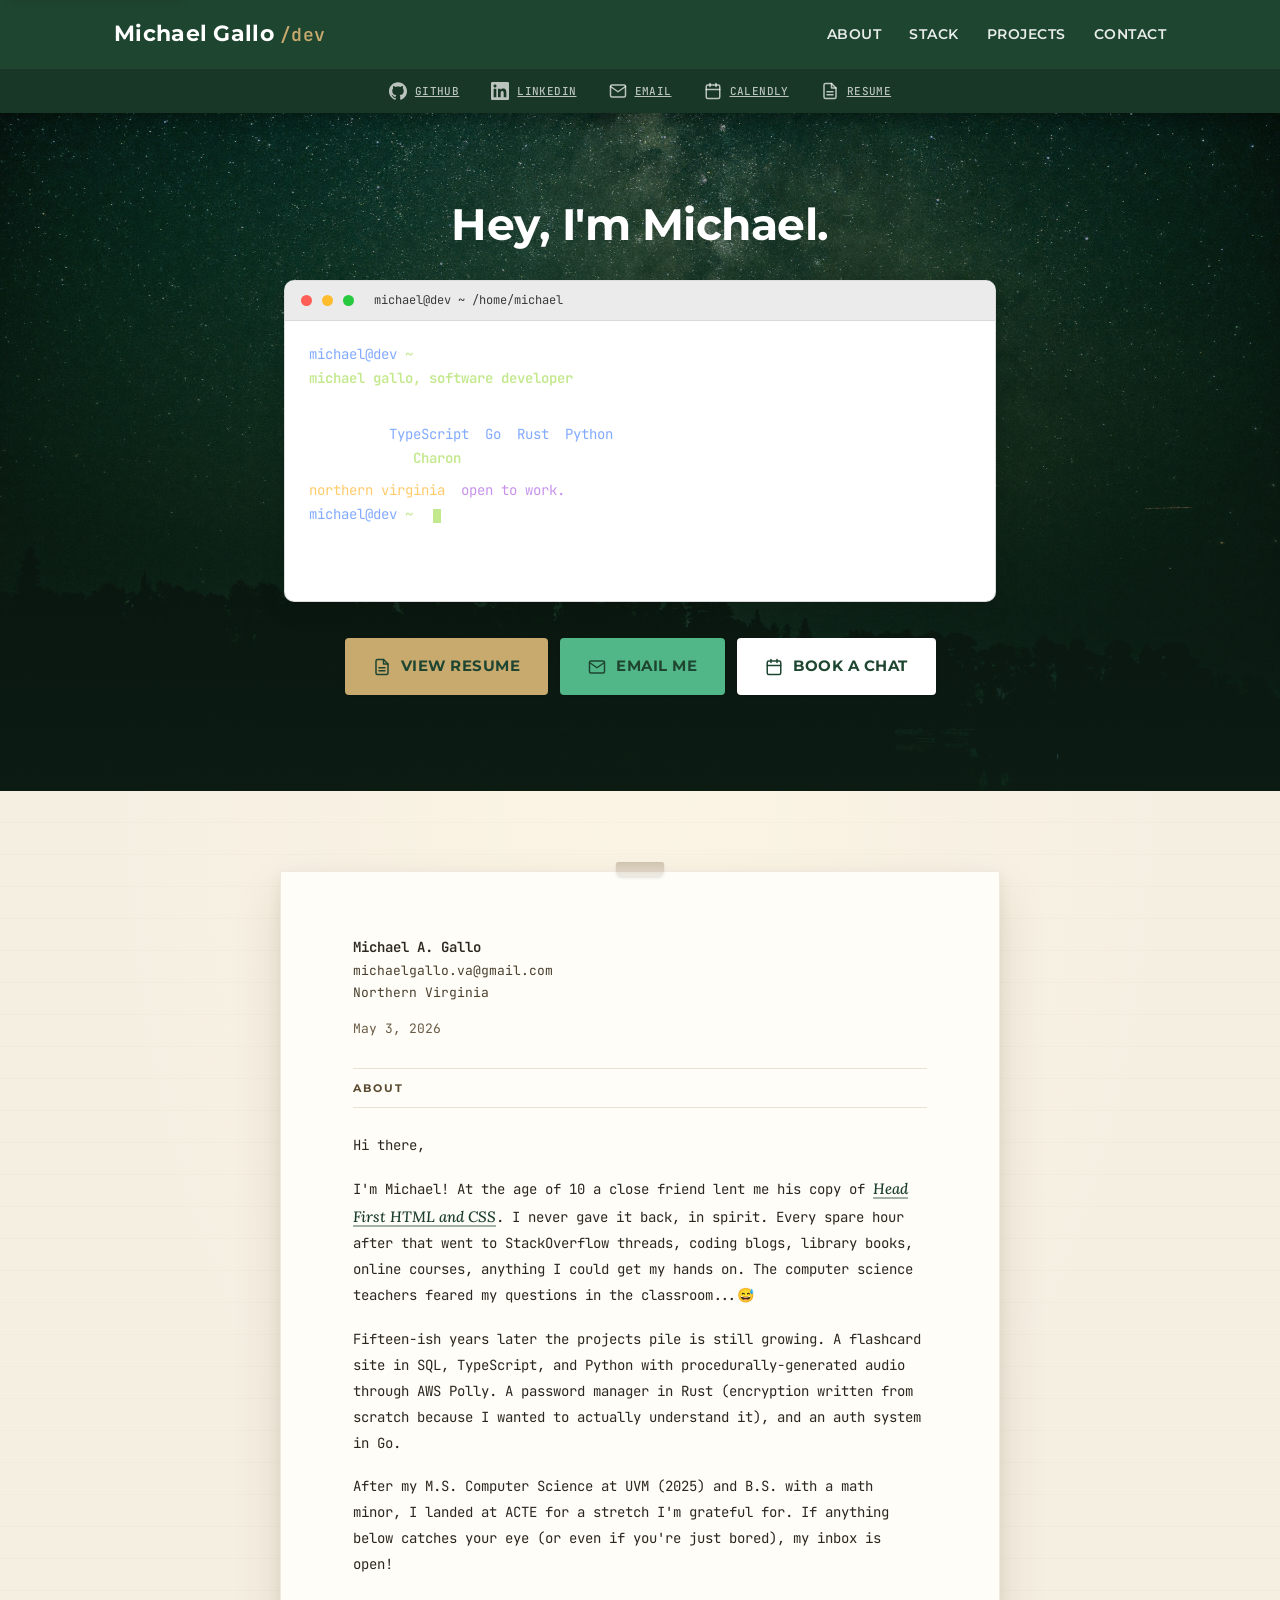
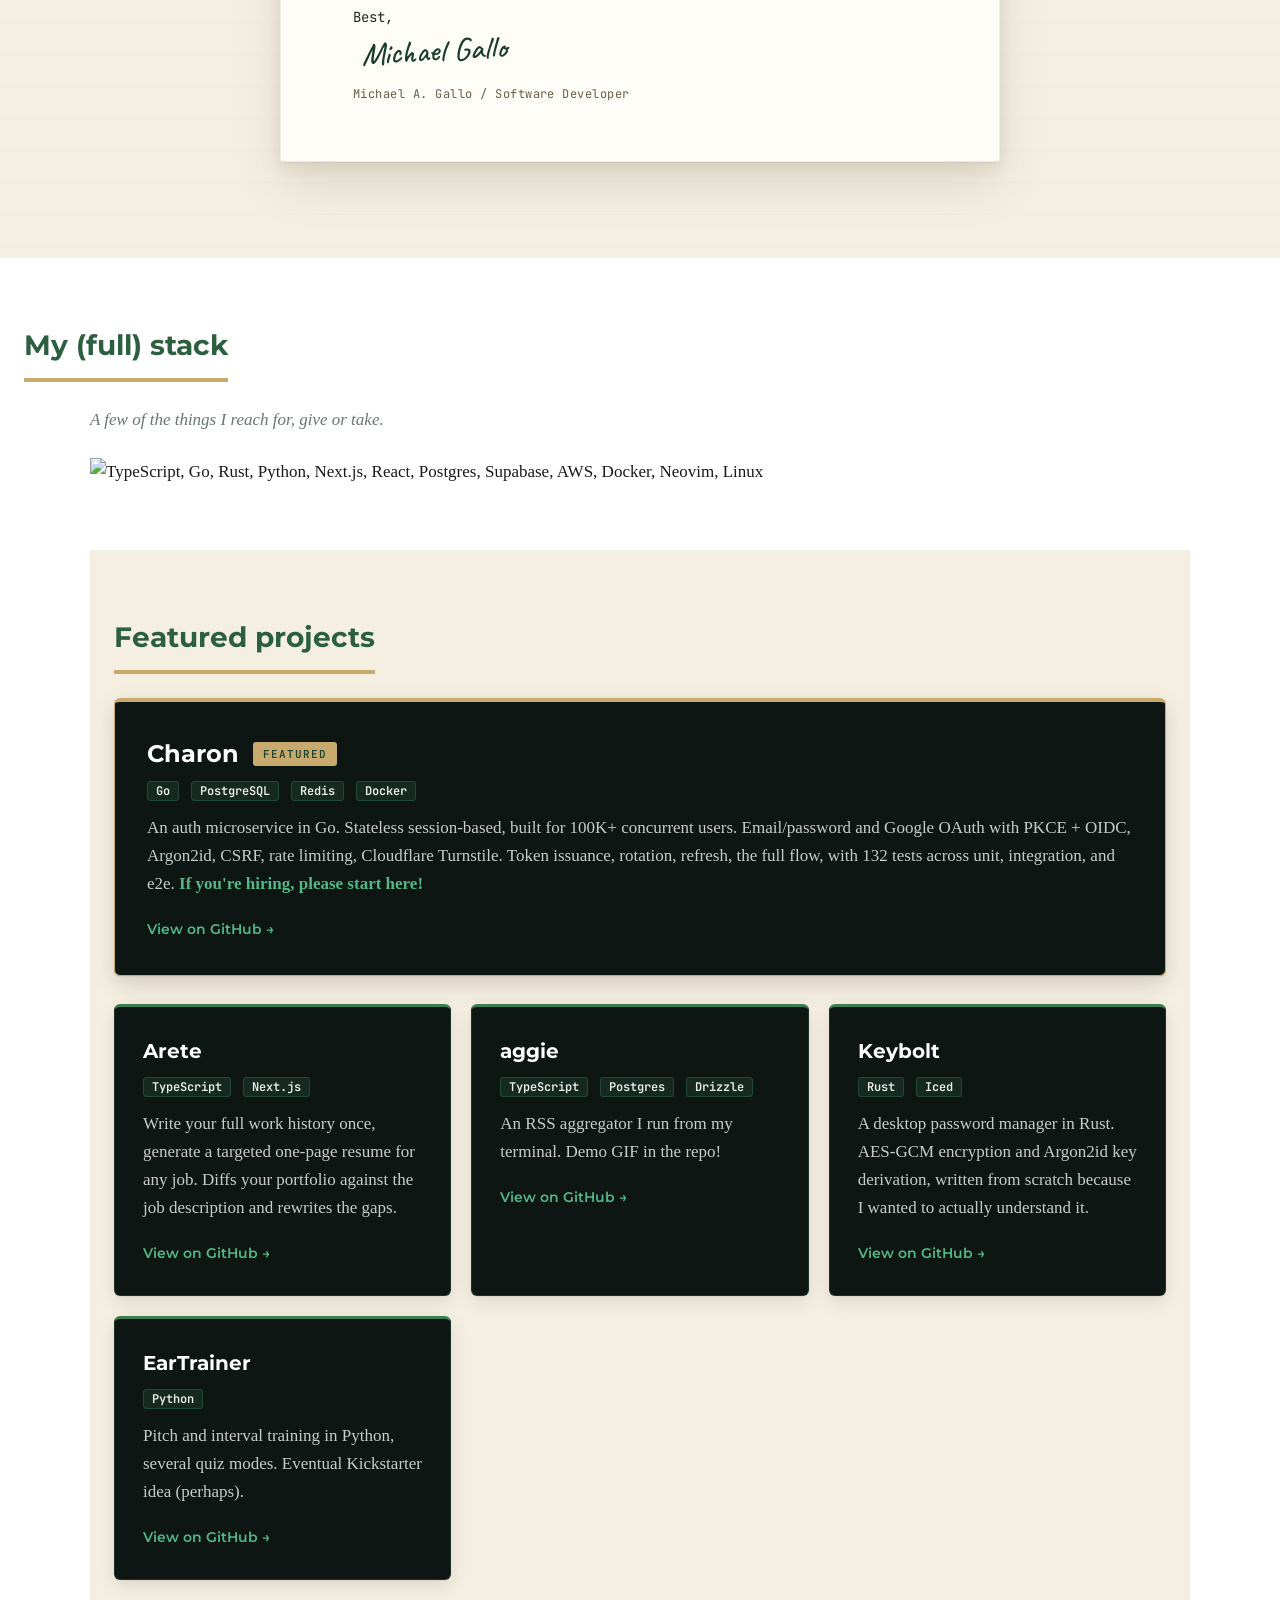
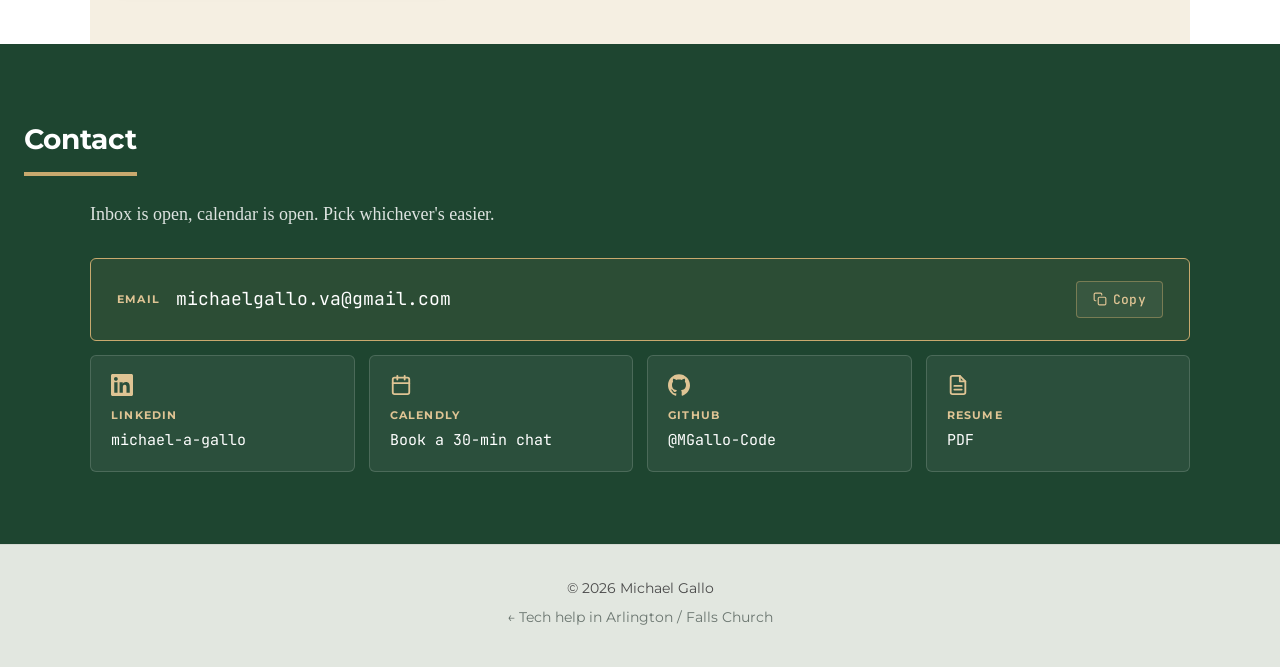
==== dev/index.html @ b04519f0 "Use prefers-color-scheme for terminal light mode" ====
<!DOCTYPE html>
<html lang="en">
<head>
    <meta charset="UTF-8">
    <meta name="viewport" content="width=device-width, initial-scale=1.0">
    <meta name="description" content="Michael Gallo - software developer in Northern Virginia. M.S. in Computer Science. TypeScript, Go, Rust, Python. Open to work.">
    <title>Michael Gallo - Software Developer</title>
    <link rel="canonical" href="https://michaelgit.com/dev/">
    <link rel="preconnect" href="https://fonts.googleapis.com">
    <link rel="preconnect" href="https://fonts.gstatic.com" crossorigin>
    <link href="https://fonts.googleapis.com/css2?family=JetBrains+Mono:wght@400;500;600&family=Montserrat:wght@400;600;700&family=Caveat:wght@500;700&family=Lora:ital,wght@1,400;1,500&display=swap" rel="stylesheet">
    <link rel="stylesheet" href="styles.css">
</head>
<body>
    <a class="skip-link" href="#main">Skip to content</a>

    <header>
        <nav>
            <a href="/dev/" class="nav-brand">Michael Gallo<span class="brand-accent">/dev</span></a>
            <button class="nav-toggle" type="button" aria-expanded="false" aria-controls="nav-menu" aria-label="Toggle menu">
                <span class="nav-toggle-bar"></span>
                <span class="nav-toggle-bar"></span>
                <span class="nav-toggle-bar"></span>
            </button>
            <ul class="nav-links" id="nav-menu">
                <li><a href="#about">About</a></li>
                <li><a href="#stack">Stack</a></li>
                <li><a href="#projects">Projects</a></li>
                <li><a href="#contact">Contact</a></li>
            </ul>
        </nav>
        <div class="quick-access" aria-label="Quick links">
            <a href="https://github.com/MGallo-Code" target="_blank" rel="noopener" class="qa-link" aria-label="GitHub" title="GitHub">
                <svg class="qa-icon qa-brand" viewBox="0 0 24 24" aria-hidden="true"><path d="M12 .297c-6.63 0-12 5.373-12 12 0 5.303 3.438 9.8 8.205 11.385.6.113.82-.258.82-.577 0-.285-.01-1.04-.015-2.04-3.338.724-4.042-1.61-4.042-1.61C4.422 18.07 3.633 17.7 3.633 17.7c-1.087-.744.084-.729.084-.729 1.205.084 1.838 1.236 1.838 1.236 1.07 1.835 2.809 1.305 3.495.998.108-.776.417-1.305.76-1.605-2.665-.3-5.466-1.332-5.466-5.93 0-1.31.465-2.38 1.235-3.22-.135-.303-.54-1.523.105-3.176 0 0 1.005-.322 3.3 1.23.96-.267 1.98-.399 3-.405 1.02.006 2.04.138 3 .405 2.28-1.552 3.285-1.23 3.285-1.23.645 1.653.24 2.873.12 3.176.765.84 1.23 1.91 1.23 3.22 0 4.61-2.805 5.625-5.475 5.92.42.36.81 1.096.81 2.22 0 1.606-.015 2.896-.015 3.286 0 .315.21.69.825.57C20.565 22.092 24 17.592 24 12.297c0-6.627-5.373-12-12-12"/></svg>
                <span class="qa-label">GitHub</span>
            </a>
            <a href="https://linkedin.com/in/michael-a-gallo" target="_blank" rel="noopener" class="qa-link" aria-label="LinkedIn" title="LinkedIn">
                <svg class="qa-icon qa-brand" viewBox="0 0 24 24" aria-hidden="true"><path d="M20.447 20.452h-3.554v-5.569c0-1.328-.027-3.037-1.852-3.037-1.853 0-2.136 1.445-2.136 2.939v5.667H9.351V9h3.414v1.561h.046c.477-.9 1.637-1.85 3.37-1.85 3.601 0 4.267 2.37 4.267 5.455v6.286zM5.337 7.433c-1.144 0-2.063-.926-2.063-2.065 0-1.138.92-2.063 2.063-2.063 1.14 0 2.064.925 2.064 2.063 0 1.139-.925 2.065-2.064 2.065zm1.782 13.019H3.555V9h3.564v11.452zM22.225 0H1.771C.792 0 0 .774 0 1.729v20.542C0 23.227.792 24 1.771 24h20.451C23.2 24 24 23.227 24 22.271V1.729C24 .774 23.2 0 22.222 0h.003z"/></svg>
                <span class="qa-label">LinkedIn</span>
            </a>
            <a href="mailto:michaelgallo.va@gmail.com" class="qa-link" aria-label="Email" title="Email">
                <svg class="qa-icon qa-stroke" viewBox="0 0 24 24" aria-hidden="true"><path d="M4 4h16a2 2 0 0 1 2 2v12a2 2 0 0 1-2 2H4a2 2 0 0 1-2-2V6a2 2 0 0 1 2-2z"/><polyline points="22,6 12,13 2,6"/></svg>
                <span class="qa-label">Email</span>
            </a>
            <a href="https://calendly.com/michaelgallo/30min" target="_blank" rel="noopener" class="qa-link" aria-label="Book a chat on Calendly" title="Book a chat">
                <svg class="qa-icon qa-stroke" viewBox="0 0 24 24" aria-hidden="true"><rect x="3" y="4" width="18" height="18" rx="2" ry="2"/><line x1="16" y1="2" x2="16" y2="6"/><line x1="8" y1="2" x2="8" y2="6"/><line x1="3" y1="10" x2="21" y2="10"/></svg>
                <span class="qa-label">Calendly</span>
            </a>
            <a href="resume.pdf" target="_blank" rel="noopener" class="qa-link" aria-label="Resume PDF" title="Resume">
                <svg class="qa-icon qa-stroke" viewBox="0 0 24 24" aria-hidden="true"><path d="M14 2H6a2 2 0 0 0-2 2v16a2 2 0 0 0 2 2h12a2 2 0 0 0 2-2V8z"/><polyline points="14 2 14 8 20 8"/><line x1="16" y1="13" x2="8" y2="13"/><line x1="16" y1="17" x2="8" y2="17"/></svg>
                <span class="qa-label">Resume</span>
            </a>
        </div>
    </header>

    <main id="main">
        <section class="hero">
            <div class="hero-content">
                <h1>Hey, I'm Michael.</h1>

                <div class="term-card" aria-label="Animated terminal showing about info">
                    <div class="term-titlebar">
                        <span class="term-dot"></span><span class="term-dot"></span><span class="term-dot"></span>
                        <span class="term-title">michael@dev ~ /home/michael</span>
                    </div>
                    <div class="term-body">
                        <span class="term-line tw-prompt-1">
                            <span class="term-prompt-user">michael@dev</span><span class="term-prompt-host">:</span><span class="term-prompt-path">~</span><span class="term-prompt-host">$</span>
                            <span class="tw-cmd-wrap"><span class="tw-cmd">cat ./about.txt</span></span>
                        </span>

                        <span class="tw-out tw-out-1"><span class="tw-strong">michael gallo, software developer</span></span>
                        <span class="tw-out tw-out-2"><span class="tw-sub">M.S. CS, UVM (3.94 GPA, 2025)</span></span>
                        <span class="tw-out tw-out-3"></span>
                        <span class="tw-out tw-out-4">builds in <span class="tw-stack-key">TypeScript</span>, <span class="tw-stack-key">Go</span>, <span class="tw-stack-key">Rust</span>, <span class="tw-stack-key">Python</span></span>
                        <span class="tw-out tw-out-5">most recent: <span class="tw-strong">Charon</span>, auth microservice in Go (132 tests)</span>
                        <span class="tw-out tw-out-6"></span>
                        <span class="tw-out tw-out-7"><span class="tw-loc">northern virginia</span>. <span class="tw-status">open to work.</span></span>

                        <span class="term-line tw-prompt-2">
                            <span class="term-prompt-user">michael@dev</span><span class="term-prompt-host">:</span><span class="term-prompt-path">~</span><span class="term-prompt-host">$</span>
                            <span class="tw-cursor"></span>
                        </span>
                    </div>
                </div>

                <div class="cta-row">
                    <a href="resume.pdf" target="_blank" rel="noopener" class="cta-button cta-resume">
                        <svg class="cta-icon" width="18" height="18" viewBox="0 0 24 24" fill="none" stroke="currentColor" stroke-width="2" stroke-linecap="round" stroke-linejoin="round" aria-hidden="true"><path d="M14 2H6a2 2 0 0 0-2 2v16a2 2 0 0 0 2 2h12a2 2 0 0 0 2-2V8z"/><polyline points="14 2 14 8 20 8"/><line x1="16" y1="13" x2="8" y2="13"/><line x1="16" y1="17" x2="8" y2="17"/></svg>
                        <span>View resume</span>
                    </a>
                    <a href="mailto:michaelgallo.va@gmail.com" class="cta-button cta-email">
                        <svg class="cta-icon" width="18" height="18" viewBox="0 0 24 24" fill="none" stroke="currentColor" stroke-width="2" stroke-linecap="round" stroke-linejoin="round" aria-hidden="true"><path d="M4 4h16a2 2 0 0 1 2 2v12a2 2 0 0 1-2 2H4a2 2 0 0 1-2-2V6a2 2 0 0 1 2-2z"/><polyline points="22,6 12,13 2,6"/></svg>
                        <span>Email me</span>
                    </a>
                    <a href="https://calendly.com/michaelgallo/30min" target="_blank" rel="noopener" class="cta-button cta-chat">
                        <svg class="cta-icon" width="18" height="18" viewBox="0 0 24 24" fill="none" stroke="currentColor" stroke-width="2" stroke-linecap="round" stroke-linejoin="round" aria-hidden="true"><rect x="3" y="4" width="18" height="18" rx="2" ry="2"/><line x1="16" y1="2" x2="16" y2="6"/><line x1="8" y1="2" x2="8" y2="6"/><line x1="3" y1="10" x2="21" y2="10"/></svg>
                        <span>Book a chat</span>
                    </a>
                </div>
            </div>
        </section>

        <section id="about" class="about">
            <h2 class="sr-only">About</h2>
            <article class="letter-card" aria-label="A short letter introduction">
                <div class="letter-head">
                    <div class="head-name">Michael A. Gallo</div>
                    <div>michaelgallo.va@gmail.com</div>
                    <div>Northern Virginia</div>
                    <div class="head-date">May 3, 2026</div>
                </div>

                <div class="letter-subject">About</div>

                <div class="letter-salutation">Hi there,</div>

                <div class="letter-body">
                    <p>I'm Michael! At the age of 10 a close friend lent me his copy of <a href="https://www.betterworldbooks.com/product/detail/head-first-html-and-css-a-learners-guide-to-creating-standards-based-web-pages-9780596159900" target="_blank" rel="noopener"><em>Head First HTML and CSS</em></a>. I never gave it back, in spirit. Every spare hour after that went to StackOverflow threads, coding blogs, library books, online courses, anything I could get my hands on. The computer science teachers feared my questions in the classroom...😅</p>
                    <p>Fifteen-ish years later the projects pile is still growing. A flashcard site in SQL, TypeScript, and Python with procedurally-generated audio through AWS Polly. A password manager in Rust (encryption written from scratch because I wanted to actually understand it), and an auth system in Go.</p>
                    <p>After my M.S. Computer Science at UVM (2025) and B.S. with a math minor, I landed at ACTE for a stretch I'm grateful for. If anything below catches your eye (or even if you're just bored), my inbox is open!</p>
                </div>

                <div class="letter-signoff">Best,</div>
                <div class="letter-signature">Michael Gallo</div>
                <div class="letter-printed-name">Michael A. Gallo / Software Developer</div>
            </article>
        </section>

        <section id="stack" class="stack">
            <h2>My (full) stack</h2>
            <p class="stack-lead">A few of the things I reach for, give or take.</p>
            <div class="stack-icons">
                <img src="https://skillicons.dev/icons?i=ts,go,rust,py,nextjs,react,postgres,supabase,aws,docker,neovim,linux&perline=12" alt="TypeScript, Go, Rust, Python, Next.js, React, Postgres, Supabase, AWS, Docker, Neovim, Linux" loading="lazy" />
            </div>
        </section>

        <section id="projects" class="projects">
            <h2>Featured projects</h2>

            <article class="project-card project-featured">
                <div class="project-head">
                    <h3>Charon</h3>
                    <span class="project-tag">Featured</span>
                </div>
                <p class="project-tech"><code>Go</code> <code>PostgreSQL</code> <code>Redis</code> <code>Docker</code></p>
                <p>An auth microservice in Go. Stateless session-based, built for 100K+ concurrent users. Email/password and Google OAuth with PKCE + OIDC, Argon2id, CSRF, rate limiting, Cloudflare Turnstile. Token issuance, rotation, refresh, the full flow, with 132 tests across unit, integration, and e2e. <strong>If you're hiring, please start here!</strong></p>
                <div class="project-links">
                    <a href="https://github.com/MGallo-Code/Charon" target="_blank" rel="noopener" class="project-link">View on GitHub →</a>
                </div>
            </article>

            <div class="projects-grid">
                <article class="project-card">
                    <h3>Arete</h3>
                    <p class="project-tech"><code>TypeScript</code> <code>Next.js</code></p>
                    <p>Write your full work history once, generate a targeted one-page resume for any job. Diffs your portfolio against the job description and rewrites the gaps.</p>
                    <a href="https://github.com/MGallo-Code/arete" target="_blank" rel="noopener" class="project-link">View on GitHub →</a>
                </article>

                <article class="project-card">
                    <h3>aggie</h3>
                    <p class="project-tech"><code>TypeScript</code> <code>Postgres</code> <code>Drizzle</code></p>
                    <p>An RSS aggregator I run from my terminal. Demo GIF in the repo!</p>
                    <a href="https://github.com/MGallo-Code/aggie" target="_blank" rel="noopener" class="project-link">View on GitHub →</a>
                </article>

                <article class="project-card">
                    <h3>Keybolt</h3>
                    <p class="project-tech"><code>Rust</code> <code>Iced</code></p>
                    <p>A desktop password manager in Rust. AES-GCM encryption and Argon2id key derivation, written from scratch because I wanted to actually understand it.</p>
                    <a href="https://github.com/MGallo-Code/keybolt" target="_blank" rel="noopener" class="project-link">View on GitHub →</a>
                </article>

                <article class="project-card">
                    <h3>EarTrainer</h3>
                    <p class="project-tech"><code>Python</code></p>
                    <p>Pitch and interval training in Python, several quiz modes. Eventual Kickstarter idea (perhaps).</p>
                    <a href="https://github.com/MGallo-Code/EarTrainer" target="_blank" rel="noopener" class="project-link">View on GitHub →</a>
                </article>
            </div>
        </section>

        <section id="contact" class="contact">
            <h2>Contact</h2>
            <p>Inbox is open, calendar is open. Pick whichever's easier.</p>

            <div class="contact-featured">
                <span class="contact-label">Email</span>
                <a href="mailto:michaelgallo.va@gmail.com" class="contact-email-value">michaelgallo.va@gmail.com</a>
                <button class="copy-btn" data-copy="michaelgallo.va@gmail.com" type="button" aria-label="Copy email address to clipboard">
                    <svg width="14" height="14" viewBox="0 0 24 24" fill="none" stroke="currentColor" stroke-width="2" stroke-linecap="round" stroke-linejoin="round" aria-hidden="true"><rect x="9" y="9" width="13" height="13" rx="2" ry="2"/><path d="M5 15H4a2 2 0 0 1-2-2V4a2 2 0 0 1 2-2h9a2 2 0 0 1 2 2v1"/></svg>
                    <span class="copy-text">Copy</span>
                </button>
            </div>

            <div class="contact-grid">
                <a href="https://linkedin.com/in/michael-a-gallo" target="_blank" rel="noopener" class="contact-card">
                    <svg class="contact-icon qa-brand" viewBox="0 0 24 24" aria-hidden="true"><path d="M20.447 20.452h-3.554v-5.569c0-1.328-.027-3.037-1.852-3.037-1.853 0-2.136 1.445-2.136 2.939v5.667H9.351V9h3.414v1.561h.046c.477-.9 1.637-1.85 3.37-1.85 3.601 0 4.267 2.37 4.267 5.455v6.286zM5.337 7.433c-1.144 0-2.063-.926-2.063-2.065 0-1.138.92-2.063 2.063-2.063 1.14 0 2.064.925 2.064 2.063 0 1.139-.925 2.065-2.064 2.065zm1.782 13.019H3.555V9h3.564v11.452zM22.225 0H1.771C.792 0 0 .774 0 1.729v20.542C0 23.227.792 24 1.771 24h20.451C23.2 24 24 23.227 24 22.271V1.729C24 .774 23.2 0 22.222 0h.003z"/></svg>
                    <span class="contact-label">LinkedIn</span>
                    <span class="contact-value">michael-a-gallo</span>
                </a>
                <a href="https://calendly.com/michaelgallo/30min" target="_blank" rel="noopener" class="contact-card">
                    <svg class="contact-icon qa-stroke" viewBox="0 0 24 24" aria-hidden="true"><rect x="3" y="4" width="18" height="18" rx="2" ry="2"/><line x1="16" y1="2" x2="16" y2="6"/><line x1="8" y1="2" x2="8" y2="6"/><line x1="3" y1="10" x2="21" y2="10"/></svg>
                    <span class="contact-label">Calendly</span>
                    <span class="contact-value">Book a 30-min chat</span>
                </a>
                <a href="https://github.com/MGallo-Code" target="_blank" rel="noopener" class="contact-card">
                    <svg class="contact-icon qa-brand" viewBox="0 0 24 24" aria-hidden="true"><path d="M12 .297c-6.63 0-12 5.373-12 12 0 5.303 3.438 9.8 8.205 11.385.6.113.82-.258.82-.577 0-.285-.01-1.04-.015-2.04-3.338.724-4.042-1.61-4.042-1.61C4.422 18.07 3.633 17.7 3.633 17.7c-1.087-.744.084-.729.084-.729 1.205.084 1.838 1.236 1.838 1.236 1.07 1.835 2.809 1.305 3.495.998.108-.776.417-1.305.76-1.605-2.665-.3-5.466-1.332-5.466-5.93 0-1.31.465-2.38 1.235-3.22-.135-.303-.54-1.523.105-3.176 0 0 1.005-.322 3.3 1.23.96-.267 1.98-.399 3-.405 1.02.006 2.04.138 3 .405 2.28-1.552 3.285-1.23 3.285-1.23.645 1.653.24 2.873.12 3.176.765.84 1.23 1.91 1.23 3.22 0 4.61-2.805 5.625-5.475 5.92.42.36.81 1.096.81 2.22 0 1.606-.015 2.896-.015 3.286 0 .315.21.69.825.57C20.565 22.092 24 17.592 24 12.297c0-6.627-5.373-12-12-12"/></svg>
                    <span class="contact-label">GitHub</span>
                    <span class="contact-value">@MGallo-Code</span>
                </a>
                <a href="resume.pdf" target="_blank" rel="noopener" class="contact-card">
                    <svg class="contact-icon qa-stroke" viewBox="0 0 24 24" aria-hidden="true"><path d="M14 2H6a2 2 0 0 0-2 2v16a2 2 0 0 0 2 2h12a2 2 0 0 0 2-2V8z"/><polyline points="14 2 14 8 20 8"/><line x1="16" y1="13" x2="8" y2="13"/><line x1="16" y1="17" x2="8" y2="17"/></svg>
                    <span class="contact-label">Resume</span>
                    <span class="contact-value">PDF</span>
                </a>
            </div>
        </section>
    </main>

    <footer>
        <p>&copy; 2026 Michael Gallo</p>
        <p class="footer-secondary"><a href="/">← Tech help in Arlington / Falls Church</a></p>
    </footer>

    <script>
    document.querySelectorAll('.copy-btn').forEach(btn => {
        btn.addEventListener('click', async () => {
            const text = btn.dataset.copy;
            const label = btn.querySelector('.copy-text');
            const original = label.textContent;
            try {
                await navigator.clipboard.writeText(text);
                label.textContent = 'Copied!';
                btn.classList.add('copied');
            } catch (err) {
                label.textContent = 'Press Cmd+C';
            }
            setTimeout(() => {
                label.textContent = original;
                btn.classList.remove('copied');
            }, 1600);
        });
    });

    (function() {
        const toggle = document.querySelector('.nav-toggle');
        const menu = document.getElementById('nav-menu');
        if (!toggle || !menu) return;

        const setOpen = (open) => {
            toggle.setAttribute('aria-expanded', String(open));
            menu.classList.toggle('is-open', open);
        };

        toggle.addEventListener('click', () => {
            const open = toggle.getAttribute('aria-expanded') === 'true';
            setOpen(!open);
        });

        menu.querySelectorAll('a').forEach(link => {
            link.addEventListener('click', () => setOpen(false));
        });

        document.addEventListener('click', (e) => {
            if (!toggle.contains(e.target) && !menu.contains(e.target)) {
                setOpen(false);
            }
        });
    })();
    </script>
</body>
</html>
---- dev/styles.css ----
/* Reset */
*, *::before, *::after {
    margin: 0;
    padding: 0;
    box-sizing: border-box;
}

:root {
    --color-bg: #ffffff;
    --color-bg-alt: #f4f6f3;
    --color-text: #1a1a1a;
    --color-text-light: #4a4a4a;
    --color-text-muted: #6b7670;
    --color-primary: #2c5f3f;
    --color-primary-light: #3a7d52;
    --color-primary-dark: #1e4530;
    --color-primary-glow: #52B788;
    --color-accent: #c8a96e;
    --color-accent-light: #dfc494;
    --color-card-bg: #e2e7e0;
    --color-border: #d4d9d2;
    --color-code-bg: #1e2b22;
    --font-body: 'Georgia', 'Times New Roman', serif;
    --font-heading: 'Montserrat', 'Helvetica Neue', Arial, sans-serif;
    --font-mono: 'JetBrains Mono', 'SF Mono', Consolas, monospace;
}

html {
    scroll-behavior: smooth;
}

body {
    font-family: var(--font-body);
    font-size: 17px;
    line-height: 1.65;
    color: var(--color-text);
    background-color: var(--color-bg);
}

a {
    color: var(--color-primary);
}

a:hover {
    color: var(--color-primary-light);
}

#projects, #stack, #about, #contact {
    scroll-margin-top: 72px;
}

.skip-link {
    position: absolute;
    top: -48px;
    left: 12px;
    background: var(--color-accent);
    color: var(--color-primary-dark);
    padding: 10px 18px;
    z-index: 200;
    text-decoration: none;
    font-family: var(--font-heading);
    font-weight: 700;
    font-size: 13px;
    letter-spacing: 0.4px;
    text-transform: uppercase;
    border-radius: 0 0 4px 4px;
    box-shadow: 0 4px 12px rgba(0, 0, 0, 0.25);
    transition: top 0.15s ease;
}

.skip-link:focus {
    top: 0;
    outline: 2px solid var(--color-primary-dark);
    outline-offset: 2px;
}

/* Global focus indicator */
*:focus-visible {
    outline: 2px solid var(--color-accent-light);
    outline-offset: 2px;
    border-radius: 2px;
}

/* Nav */
header {
    background-color: var(--color-primary-dark);
    position: sticky;
    top: 0;
    z-index: 100;
    box-shadow: 0 4px 16px rgba(0, 0, 0, 0.3);
}

nav {
    max-width: 1100px;
    margin: 0 auto;
    display: flex;
    justify-content: space-between;
    align-items: center;
    padding: 16px 24px;
}

.nav-brand {
    font-family: var(--font-heading);
    font-size: 22px;
    font-weight: 700;
    color: #ffffff;
    letter-spacing: 0.3px;
    text-decoration: none;
}

.brand-accent {
    color: var(--color-accent);
    font-family: var(--font-mono);
    font-weight: 600;
    margin-left: 6px;
    font-size: 18px;
}

.nav-links {
    list-style: none;
    display: flex;
    gap: 28px;
}

.nav-links a {
    color: rgba(255, 255, 255, 0.9);
    text-decoration: none;
    font-family: var(--font-heading);
    font-size: 14px;
    font-weight: 600;
    letter-spacing: 0.5px;
    text-transform: uppercase;
    transition: color 0.2s;
}

.nav-links a:hover,
.nav-links a:focus-visible {
    color: var(--color-accent-light);
}

/* Mobile menu toggle (hidden on desktop) */
.nav-toggle {
    display: none;
    background: transparent;
    border: 0;
    padding: 10px;
    margin-left: 16px;
    cursor: pointer;
    flex-direction: column;
    gap: 5px;
    align-items: center;
    justify-content: center;
}

.nav-toggle:focus-visible {
    outline: 2px solid var(--color-accent-light);
    outline-offset: 2px;
    border-radius: 3px;
}

.nav-toggle-bar {
    display: block;
    width: 22px;
    height: 2px;
    background: #ffffff;
    border-radius: 1px;
    transition: transform 0.2s, opacity 0.2s;
    transform-origin: center;
}

.nav-toggle[aria-expanded="true"] .nav-toggle-bar:nth-child(1) {
    transform: translateY(7px) rotate(45deg);
}
.nav-toggle[aria-expanded="true"] .nav-toggle-bar:nth-child(2) {
    opacity: 0;
}
.nav-toggle[aria-expanded="true"] .nav-toggle-bar:nth-child(3) {
    transform: translateY(-7px) rotate(-45deg);
}

/* Quick-access strip below nav */
.quick-access {
    background-color: rgba(0, 0, 0, 0.2);
    border-top: 1px solid rgba(255, 255, 255, 0.06);
    display: flex;
    justify-content: center;
    gap: 28px;
    padding: 9px 24px;
}

.qa-link {
    color: rgba(255, 255, 255, 0.7);
    display: inline-flex;
    align-items: center;
    justify-content: center;
    padding: 4px;
    border-radius: 3px;
    transition: color 0.15s, transform 0.15s;
}

.qa-link:hover,
.qa-link:focus-visible {
    color: var(--color-accent-light);
    transform: translateY(-1px);
}

.qa-icon {
    width: 18px;
    height: 18px;
    display: block;
    flex-shrink: 0;
}

.qa-label {
    display: none;
    margin-left: 8px;
    font-family: var(--font-mono);
    font-size: 11px;
    font-weight: 500;
    letter-spacing: 0.4px;
    text-transform: uppercase;
    color: inherit;
    white-space: nowrap;
}

@media (min-width: 900px) {
    .qa-label {
        display: inline;
    }
    .quick-access {
        gap: 24px;
    }
}

.qa-brand {
    fill: currentColor;
}

.qa-stroke {
    fill: none;
    stroke: currentColor;
    stroke-width: 2;
    stroke-linecap: round;
    stroke-linejoin: round;
}

@media (max-width: 480px) {
    .quick-access {
        gap: 18px;
        padding: 8px 16px;
    }
    .qa-icon {
        width: 16px;
        height: 16px;
    }
}

/* Headings */
h1, h2, h3 {
    font-family: var(--font-heading);
}

h1 {
    font-size: 44px;
    line-height: 1.05;
    margin-bottom: 32px;
    color: #ffffff;
    font-weight: 700;
    letter-spacing: -0.5px;
}

h2 {
    font-size: 28px;
    margin-bottom: 24px;
    padding-bottom: 10px;
    border-bottom: 4px solid var(--color-accent);
    color: var(--color-primary);
    display: inline-block;
}

h3 {
    font-size: 20px;
    margin-bottom: 8px;
    color: var(--color-primary);
}

/* Sections */
section {
    max-width: 1100px;
    margin: 0 auto;
    padding: 64px 24px;
}

/* Screen-reader only utility */
.sr-only {
    position: absolute;
    width: 1px;
    height: 1px;
    padding: 0;
    margin: -1px;
    overflow: hidden;
    clip: rect(0, 0, 0, 0);
    white-space: nowrap;
    border: 0;
}

/* Hero */
.hero {
    max-width: none;
    padding: 0;
    background:
        linear-gradient(
            180deg,
            rgba(13, 31, 21, 0.35) 0%,
            rgba(13, 31, 21, 0.65) 55%,
            rgba(13, 31, 21, 0.88) 100%
        ),
        url('hero-stars.jpg') center top / cover no-repeat,
        var(--color-primary-dark);
    color: #ffffff;
    position: relative;
    overflow: hidden;
}

.hero-content {
    position: relative;
    z-index: 1;
    max-width: 760px;
    margin: 0 auto;
    padding: 88px 24px 96px;
    text-align: center;
}

.hero .cta-row {
    justify-content: center;
}

/* Animated terminal hero (v10) */
.term-card {
    background: #0d1612;
    border: 1px solid rgba(82, 183, 136, 0.3);
    border-radius: 10px;
    font-family: var(--font-mono);
    font-size: 14px;
    box-shadow: 0 16px 50px rgba(0, 0, 0, 0.4);
    overflow: hidden;
    text-align: left;
    margin: 0 auto 36px;
    max-width: 720px;
}

.term-titlebar {
    background: rgba(0, 0, 0, 0.45);
    padding: 10px 16px;
    border-bottom: 1px solid rgba(255, 255, 255, 0.06);
    color: rgba(255, 255, 255, 0.6);
    font-size: 12px;
    display: flex;
    align-items: center;
    gap: 10px;
}

.term-dot {
    width: 11px;
    height: 11px;
    border-radius: 50%;
    display: inline-block;
}

.term-dot:nth-child(1) { background: #ff5f56; }
.term-dot:nth-child(2) { background: #ffbd2e; }
.term-dot:nth-child(3) { background: #27c93f; }

.term-title {
    margin-left: 10px;
    color: rgba(195, 232, 141, 0.85);
}

/* Light mode terminal — follows OS preference (prefers-color-scheme: light) */
@media (prefers-color-scheme: light) {
    .term-card {
        background: #ffffff;
        border-color: rgba(0, 0, 0, 0.14);
        box-shadow:
            0 1px 1px rgba(0, 0, 0, 0.04),
            0 8px 24px rgba(0, 0, 0, 0.12);
    }

    .term-titlebar {
        background: #ebebeb;
        border-bottom-color: rgba(0, 0, 0, 0.08);
        color: rgba(0, 0, 0, 0.55);
    }

    .term-title {
        color: #3a3a3a;
    }

    .term-body {
        color: rgba(20, 20, 20, 0.85);
    }

    .term-prompt-user { color: #2154a0; }
    .term-prompt-host { color: rgba(40, 40, 40, 0.55); }
    .term-prompt-path { color: #2c5f3f; }

    .tw-cmd {
        color: #1a1a17;
        border-right-color: #2c5f3f;
    }

    .tw-strong { color: #2c5f3f; }
    .tw-sub { color: rgba(40, 40, 40, 0.72); }
    .tw-stack-key { color: #2154a0; }
    .tw-loc { color: #b87a14; }
    .tw-status { color: #7a3aa0; }

    .tw-cursor {
        background: #2c5f3f;
    }
}

.term-body {
    padding: 22px 24px 26px;
    color: rgba(255, 255, 255, 0.88);
    line-height: 1.7;
    min-height: 280px;
}

.term-line {
    display: block;
    white-space: nowrap;
}

.term-prompt-user { color: #82aaff; }
.term-prompt-host { color: rgba(255, 255, 255, 0.55); }
.term-prompt-path { color: #c3e88d; }

/* Step 1: initial prompt fade-in */
.tw-prompt-1 {
    opacity: 0;
    animation: fadeIn 0.3s ease forwards;
    animation-delay: 0.2s;
}

/* Step 2: command typing */
.tw-cmd-wrap {
    display: inline-block;
    vertical-align: bottom;
    position: relative;
}

.tw-cmd {
    display: inline-block;
    overflow: hidden;
    white-space: nowrap;
    vertical-align: bottom;
    width: 0;
    border-right: 2px solid #c3e88d;
    color: rgba(255, 255, 255, 0.95);
    opacity: 0;
    animation:
        tw-cmd-show 0s linear forwards,
        tw-cmd-type 1.5s steps(15, end) forwards,
        tw-cmd-cursor-off 0s linear forwards;
    animation-delay: 0.55s, 0.55s, 2.1s;
}

@keyframes tw-cmd-show { to { opacity: 1; } }
@keyframes tw-cmd-type { from { width: 0; } to { width: 15ch; } }
@keyframes tw-cmd-cursor-off { to { border-right-color: transparent; } }

/* Step 3: output lines stagger */
.tw-out {
    opacity: 0;
    animation: fadeUp 0.35s ease forwards;
    display: block;
    white-space: pre-wrap;
}

.tw-out-1 { animation-delay: 2.25s; }
.tw-out-2 { animation-delay: 2.55s; }
.tw-out-3 { animation-delay: 3.05s; color: rgba(255, 255, 255, 0.6); height: 0.6em; }
.tw-out-4 { animation-delay: 3.35s; }
.tw-out-5 { animation-delay: 3.75s; }
.tw-out-6 { animation-delay: 4.25s; color: rgba(255, 255, 255, 0.6); height: 0.6em; }
.tw-out-7 { animation-delay: 4.55s; }

.tw-strong { color: #c3e88d; font-weight: 600; }
.tw-sub { color: rgba(255, 255, 255, 0.7); }
.tw-stack-key { color: #82aaff; }
.tw-loc { color: #ffcb6b; }
.tw-status { color: #c792ea; }

/* Step 4: final prompt + permanent blinking cursor */
.tw-prompt-2 {
    opacity: 0;
    animation: fadeIn 0.3s ease forwards;
    animation-delay: 4.95s;
}

.tw-cursor {
    display: inline-block;
    width: 8px;
    height: 1em;
    background: #c3e88d;
    margin-left: 4px;
    vertical-align: text-bottom;
    animation: blink 1s steps(2) infinite;
}

@keyframes fadeIn {
    from { opacity: 0; }
    to { opacity: 1; }
}

@keyframes fadeUp {
    from { opacity: 0; transform: translateY(4px); }
    to { opacity: 1; transform: translateY(0); }
}

@keyframes blink {
    0%, 100% { opacity: 1; }
    50% { opacity: 0; }
}

@media (prefers-reduced-motion: reduce) {
    .tw-prompt-1, .tw-cmd, .tw-out, .tw-prompt-2 {
        opacity: 1 !important;
        animation: none !important;
        width: auto !important;
        border-right-color: transparent !important;
    }
    .tw-cursor { animation: none; opacity: 1; }
}

/* CTAs */
.cta-row {
    display: flex;
    flex-wrap: wrap;
    gap: 12px;
}

.cta-button {
    display: inline-flex;
    align-items: center;
    gap: 10px;
    padding: 14px 26px;
    text-decoration: none;
    font-family: var(--font-heading);
    font-size: 15px;
    font-weight: 700;
    letter-spacing: 0.5px;
    text-transform: uppercase;
    border-radius: 4px;
    transition: background-color 0.2s, transform 0.15s, box-shadow 0.2s, color 0.2s;
    border: 2px solid transparent;
    box-shadow: 0 1px 2px rgba(0, 0, 0, 0.08);
}

.cta-icon {
    flex-shrink: 0;
    stroke-width: 2;
}

.cta-resume {
    background-color: var(--color-accent);
    color: var(--color-primary-dark);
}

.cta-resume:hover {
    background-color: var(--color-accent-light);
    transform: translateY(-2px);
    box-shadow: 0 3px 8px rgba(200, 169, 110, 0.22);
    color: var(--color-primary-dark);
}

.cta-email {
    background-color: var(--color-primary-glow);
    color: var(--color-primary-dark);
}

.cta-email:hover {
    background-color: #6dc99e;
    transform: translateY(-2px);
    box-shadow: 0 3px 8px rgba(82, 183, 136, 0.25);
    color: var(--color-primary-dark);
}

.cta-chat {
    background-color: #ffffff;
    color: var(--color-primary-dark);
}

.cta-chat:hover {
    background-color: #f4f6f3;
    transform: translateY(-2px);
    box-shadow: 0 3px 8px rgba(0, 0, 0, 0.18);
    color: var(--color-primary-dark);
}

/* About — cover letter manuscript (v15) */
.about {
    max-width: none;
    padding: 80px 24px 96px;
    background-color: #f5efe2;
    background-image:
        repeating-linear-gradient(
            to bottom,
            transparent 0px,
            transparent 31px,
            rgba(120, 95, 60, 0.05) 32px
        ),
        radial-gradient(
            ellipse at 50% 0%,
            rgba(255, 248, 230, 0.6) 0%,
            rgba(245, 239, 226, 0) 60%
        );
}

.letter-card {
    max-width: 720px;
    margin: 0 auto;
    background: #fffdf7;
    border: 1px solid rgba(120, 95, 60, 0.12);
    border-radius: 2px;
    padding: 64px 72px 56px;
    box-shadow:
        0 1px 1px rgba(0, 0, 0, 0.04),
        0 6px 14px rgba(80, 60, 30, 0.08),
        0 22px 50px rgba(60, 45, 20, 0.12);
    position: relative;
    color: #2a2620;
}

.letter-card::before {
    content: "";
    position: absolute;
    top: -10px;
    left: 50%;
    transform: translateX(-50%);
    width: 48px;
    height: 14px;
    background: linear-gradient(180deg, rgba(120, 100, 70, 0.45), rgba(120, 100, 70, 0.15));
    border-radius: 2px 2px 6px 6px;
    box-shadow: 0 2px 3px rgba(0, 0, 0, 0.15);
    opacity: 0.7;
}

.letter-head {
    font-family: var(--font-mono);
    font-size: 13px;
    line-height: 1.7;
    color: #4a3f2e;
    margin-bottom: 28px;
}

.letter-head .head-name {
    font-weight: 600;
    color: #2a2620;
    font-size: 14px;
}

.letter-head .head-date {
    margin-top: 14px;
    color: #6a5d47;
}

.letter-subject {
    font-family: var(--font-heading);
    font-size: 11px;
    font-weight: 700;
    letter-spacing: 0.18em;
    text-transform: uppercase;
    color: #5a4a30;
    border-top: 1px solid rgba(120, 95, 60, 0.18);
    border-bottom: 1px solid rgba(120, 95, 60, 0.18);
    padding: 10px 0;
    margin-bottom: 26px;
}

.letter-salutation {
    font-family: var(--font-mono);
    font-size: 14px;
    color: #2a2620;
    margin-bottom: 18px;
}

.letter-body p {
    font-family: var(--font-mono);
    font-size: 14px;
    line-height: 1.85;
    color: #2a2620;
    margin: 0 0 18px;
}

.letter-body em {
    font-family: 'Lora', Georgia, serif;
    font-style: italic;
    font-size: 15px;
    color: #3a3026;
}

.letter-body strong {
    font-weight: 600;
    color: #1f1c17;
}

.letter-body a {
    color: #1a3d2c;
    font-weight: 500;
    text-decoration-color: rgba(26, 61, 44, 0.4);
    text-decoration-thickness: 1.5px;
    text-underline-offset: 3px;
    transition: color 0.15s, text-decoration-color 0.15s;
}

.letter-body a:hover {
    color: #2c5f3f;
    text-decoration-color: #2c5f3f;
}

.letter-body a em {
    color: inherit;
}

.letter-signoff {
    font-family: var(--font-mono);
    font-size: 14px;
    color: #2a2620;
    margin-top: 28px;
    margin-bottom: 6px;
}

.letter-signature {
    font-family: 'Caveat', cursive;
    font-size: 32px;
    font-weight: 500;
    color: #1a3d2c;
    transform: rotate(-3deg);
    transform-origin: left center;
    display: inline-block;
    margin: 4px 0 4px 8px;
    line-height: 1;
}

.letter-printed-name {
    font-family: var(--font-mono);
    font-size: 12px;
    color: #6a5d47;
    margin-top: 10px;
    letter-spacing: 0.04em;
}

@media (max-width: 640px) {
    .about {
        padding: 56px 16px 72px;
    }
    .letter-card {
        padding: 40px 28px 36px;
    }
    .letter-signature {
        font-size: 28px;
    }
}

/* Stack */
.stack {
    background-color: var(--color-bg);
    max-width: none;
    padding: 64px 24px;
}

.stack > * {
    max-width: 1100px;
    margin-left: auto;
    margin-right: auto;
}

.stack-lead {
    color: var(--color-text-muted);
    margin-bottom: 24px;
    font-style: italic;
}

.stack-icons {
    display: flex;
    justify-content: flex-start;
}

.stack-icons img {
    max-width: 100%;
    height: auto;
}

/* Projects */
.projects {
    background-color: #f5efe2;
}

.project-card {
    background-color: #0d1612;
    padding: 28px;
    border-radius: 6px;
    border: 1px solid rgba(82, 183, 136, 0.18);
    border-top: 3px solid var(--color-primary-light);
    color: rgba(255, 255, 255, 0.82);
    box-shadow:
        0 1px 1px rgba(0, 0, 0, 0.04),
        0 6px 18px rgba(60, 45, 20, 0.12);
    transition: box-shadow 0.2s, transform 0.15s, border-color 0.2s;
}

.project-card:hover {
    box-shadow:
        0 1px 1px rgba(0, 0, 0, 0.04),
        0 12px 30px rgba(82, 183, 136, 0.18);
    border-color: rgba(82, 183, 136, 0.45);
    transform: translateY(-2px);
}

.project-card h3 {
    color: #ffffff;
}

.project-card p {
    color: rgba(255, 255, 255, 0.78);
}

.project-card strong {
    color: var(--color-primary-glow);
    font-weight: 600;
}

.project-featured {
    background: #0d1612;
    border: 1px solid var(--color-accent);
    border-top: 4px solid var(--color-accent);
    margin-bottom: 28px;
    padding: 32px;
    color: rgba(255, 255, 255, 0.85);
    box-shadow:
        0 1px 1px rgba(0, 0, 0, 0.05),
        0 8px 22px rgba(60, 45, 20, 0.18);
}

.project-featured:hover {
    box-shadow:
        0 1px 1px rgba(0, 0, 0, 0.05),
        0 14px 36px rgba(200, 169, 110, 0.22);
    border-color: var(--color-accent-light);
    transform: translateY(-2px);
}

.project-head {
    display: flex;
    align-items: center;
    gap: 14px;
    margin-bottom: 6px;
}

.project-head h3 {
    margin-bottom: 0;
    font-size: 24px;
}

.project-tag {
    font-family: var(--font-mono);
    font-size: 11px;
    font-weight: 600;
    text-transform: uppercase;
    letter-spacing: 1px;
    background-color: var(--color-accent);
    color: var(--color-primary-dark);
    padding: 3px 10px;
    border-radius: 3px;
}

.project-tech {
    margin-bottom: 12px;
    font-family: var(--font-mono);
    font-size: 13px;
    color: rgba(255, 255, 255, 0.55);
}

.project-tech code {
    background-color: rgba(82, 183, 136, 0.12);
    color: rgba(255, 255, 255, 0.92);
    border: 1px solid rgba(82, 183, 136, 0.22);
    padding: 1px 8px;
    border-radius: 3px;
    margin-right: 4px;
    font-family: var(--font-mono);
    font-size: 12px;
    font-weight: 600;
}

.project-card p {
    color: rgba(255, 255, 255, 0.78);
    margin-bottom: 12px;
}

.project-card strong {
    color: var(--color-primary-glow);
    font-weight: 600;
}

.project-link {
    display: inline-block;
    margin-top: 8px;
    font-family: var(--font-heading);
    font-size: 14px;
    font-weight: 600;
    color: var(--color-primary-glow);
    text-decoration: none;
    transition: color 0.15s, transform 0.15s;
}

.project-link:hover {
    color: #ffffff;
    transform: translateX(2px);
}

.projects-grid {
    display: grid;
    grid-template-columns: repeat(auto-fit, minmax(280px, 1fr));
    gap: 20px;
}

/* Connect */
.contact {
    background-color: var(--color-primary-dark);
    color: #ffffff;
    max-width: none;
    padding: 72px 24px;
}

.contact > * {
    max-width: 1100px;
    margin-left: auto;
    margin-right: auto;
}

.contact h2 {
    color: #ffffff;
    border-bottom-color: var(--color-accent);
}

.contact > p {
    color: rgba(255, 255, 255, 0.85);
    margin-bottom: 28px;
    font-size: 18px;
}

/* Featured email card (above the grid) */
.contact-featured {
    display: flex;
    align-items: center;
    flex-wrap: wrap;
    gap: 16px;
    background-color: rgba(200, 169, 110, 0.08);
    border: 1px solid var(--color-accent);
    padding: 22px 26px;
    border-radius: 6px;
    margin-bottom: 14px;
    transition: background-color 0.15s, border-color 0.15s;
}

.contact-featured:hover {
    background-color: rgba(200, 169, 110, 0.12);
    border-color: var(--color-accent-light);
}

.contact-featured .contact-label {
    flex-shrink: 0;
}

.contact-email-value {
    font-family: var(--font-mono);
    font-size: 18px;
    color: #ffffff;
    text-decoration: none;
    flex: 1;
    min-width: 0;
    white-space: nowrap;
    overflow: hidden;
    text-overflow: ellipsis;
    transition: color 0.15s;
}

.contact-email-value:hover,
.contact-email-value:focus-visible {
    color: var(--color-accent-light);
}

.copy-btn {
    background-color: rgba(255, 255, 255, 0.06);
    border: 1px solid rgba(200, 169, 110, 0.45);
    color: var(--color-accent-light);
    font-family: var(--font-mono);
    font-size: 13px;
    font-weight: 500;
    letter-spacing: 0.3px;
    padding: 9px 16px;
    border-radius: 4px;
    cursor: pointer;
    display: inline-flex;
    align-items: center;
    gap: 6px;
    transition: background-color 0.15s, border-color 0.15s, color 0.15s, transform 0.1s;
    flex-shrink: 0;
}

.copy-btn:hover {
    background-color: rgba(200, 169, 110, 0.18);
    border-color: var(--color-accent);
    color: #ffffff;
}

.copy-btn:active {
    transform: translateY(1px);
}

.copy-btn.copied {
    background-color: rgba(82, 183, 136, 0.18);
    border-color: var(--color-primary-glow);
    color: var(--color-primary-glow);
}

.copy-btn svg {
    flex-shrink: 0;
}

.contact-grid {
    display: grid;
    grid-template-columns: repeat(4, 1fr);
    gap: 14px;
}

@media (max-width: 900px) {
    .contact-grid {
        grid-template-columns: repeat(2, 1fr);
    }
}

@media (max-width: 480px) {
    .contact-grid {
        grid-template-columns: 1fr;
    }
}

.contact-card {
    display: flex;
    flex-direction: column;
    gap: 4px;
    background-color: rgba(255, 255, 255, 0.06);
    border: 1px solid rgba(255, 255, 255, 0.15);
    padding: 18px 20px;
    border-radius: 6px;
    text-decoration: none;
    color: #ffffff;
    transition: background-color 0.15s, border-color 0.15s, transform 0.15s;
}

.contact-icon {
    width: 22px;
    height: 22px;
    color: var(--color-accent-light);
    display: block;
    margin-bottom: 6px;
    transition: color 0.15s;
}

.contact-card:hover .contact-icon,
.contact-card:focus-visible .contact-icon {
    color: var(--color-accent);
}

.contact-card:hover,
.contact-card:focus-visible {
    background-color: rgba(200, 169, 110, 0.12);
    border-color: var(--color-accent);
    transform: translateY(-2px);
    color: #ffffff;
}

.contact-label {
    font-family: var(--font-heading);
    font-size: 11px;
    font-weight: 700;
    letter-spacing: 1.2px;
    text-transform: uppercase;
    color: var(--color-accent-light);
}

.contact-value {
    font-family: var(--font-mono);
    font-size: 15px;
    color: #ffffff;
    word-break: break-all;
}

/* Footer */
footer {
    text-align: center;
    padding: 32px 24px;
    color: var(--color-text-light);
    font-size: 14px;
    font-family: var(--font-heading);
    border-top: 1px solid var(--color-border);
    background-color: var(--color-card-bg);
}

footer p {
    margin-bottom: 6px;
}

.footer-secondary a {
    color: var(--color-text-muted);
    text-decoration: none;
}

.footer-secondary a:hover {
    color: var(--color-primary);
}

/* Focus styles */
a:focus-visible,
.cta-button:focus-visible,
.contact-card:focus-visible {
    outline: 3px solid var(--color-accent-light);
    outline-offset: 3px;
}

/* Responsive */
@media (max-width: 700px) {
    body {
        font-size: 16px;
    }

    h1 {
        font-size: 36px;
    }

    h2 {
        font-size: 24px;
    }

    .nav-toggle {
        display: flex;
    }

    .quick-access {
        display: none;
    }

    .nav-links {
        position: absolute;
        top: 100%;
        left: 0;
        right: 0;
        background: var(--color-primary-dark);
        flex-direction: column;
        gap: 0;
        padding: 0 24px;
        box-shadow: 0 8px 16px rgba(0, 0, 0, 0.3);
        max-height: 0;
        overflow: hidden;
        transition: max-height 0.25s ease, padding 0.25s ease;
        border-top: 1px solid rgba(255, 255, 255, 0.08);
    }

    .nav-links.is-open {
        max-height: 360px;
        padding: 4px 24px 14px;
    }

    .nav-links li {
        border-bottom: 1px solid rgba(255, 255, 255, 0.08);
    }

    .nav-links li:last-child {
        border-bottom: 0;
    }

    .nav-links a {
        display: block;
        padding: 16px 0;
        font-size: 14px;
    }

    .hero-content {
        padding: 64px 24px 56px;
    }

    .hero-lead {
        font-size: 17px;
    }

    section {
        padding: 48px 24px;
    }

    .cta-button {
        padding: 12px 22px;
        font-size: 14px;
    }

    .project-featured {
        padding: 24px;
    }
}

@media (max-width: 480px) {
    .nav-brand {
        font-size: 18px;
    }

    .brand-accent {
        font-size: 15px;
    }

    .cta-row {
        flex-direction: column;
    }

    .cta-button {
        text-align: center;
    }
}
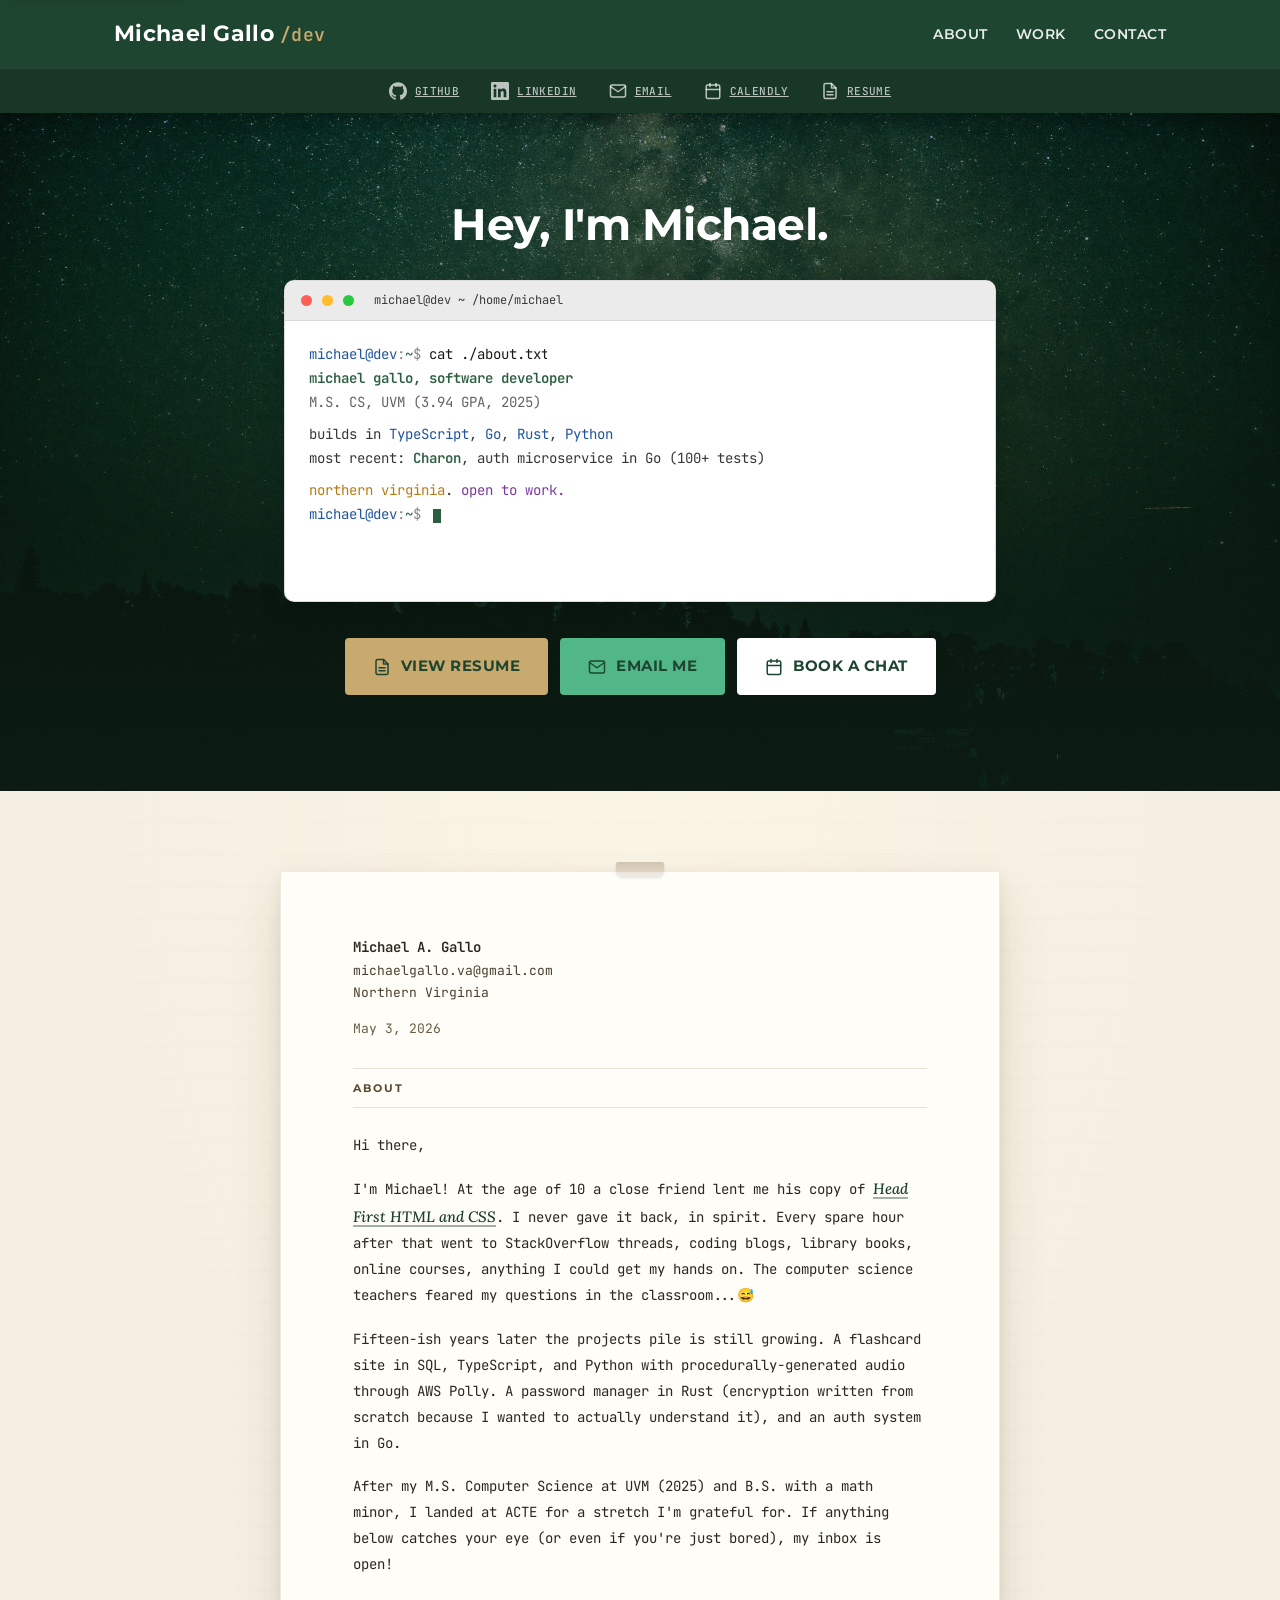
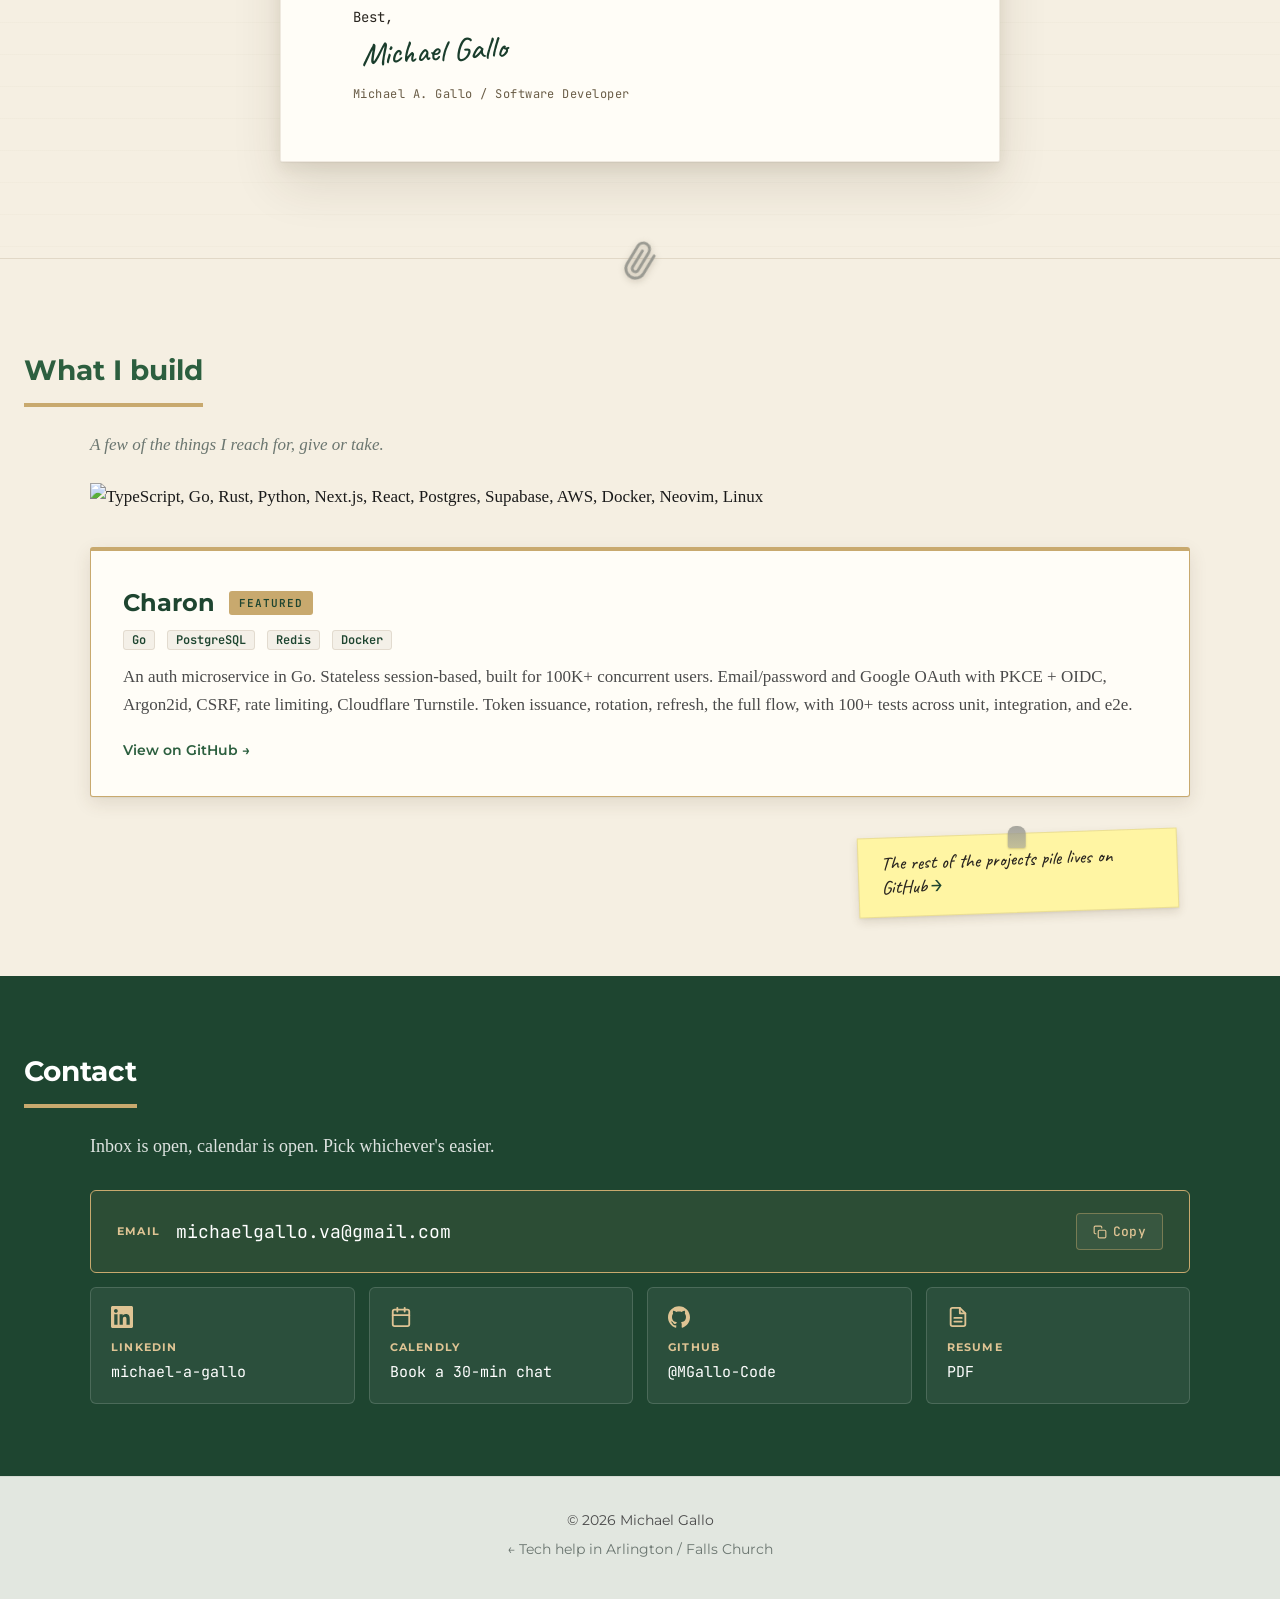
==== commit 3930d1e7: "Trim work section to Charon, add paperclip divider and sticky-note more link" ====
--- a/dev/index.html
+++ b/dev/index.html
@@ -24,8 +24,7 @@
             </button>
             <ul class="nav-links" id="nav-menu">
                 <li><a href="#about">About</a></li>
-                <li><a href="#stack">Stack</a></li>
-                <li><a href="#projects">Projects</a></li>
+                <li><a href="#work">Work</a></li>
                 <li><a href="#contact">Contact</a></li>
             </ul>
         </nav>
@@ -73,7 +72,7 @@
                         <span class="tw-out tw-out-2"><span class="tw-sub">M.S. CS, UVM (3.94 GPA, 2025)</span></span>
                         <span class="tw-out tw-out-3"></span>
                         <span class="tw-out tw-out-4">builds in <span class="tw-stack-key">TypeScript</span>, <span class="tw-stack-key">Go</span>, <span class="tw-stack-key">Rust</span>, <span class="tw-stack-key">Python</span></span>
-                        <span class="tw-out tw-out-5">most recent: <span class="tw-strong">Charon</span>, auth microservice in Go (132 tests)</span>
+                        <span class="tw-out tw-out-5">most recent: <span class="tw-strong">Charon</span>, auth microservice in Go (100+ tests)</span>
                         <span class="tw-out tw-out-6"></span>
                         <span class="tw-out tw-out-7"><span class="tw-loc">northern virginia</span>. <span class="tw-status">open to work.</span></span>
 
@@ -127,16 +126,14 @@
             </article>
         </section>
 
-        <section id="stack" class="stack">
-            <h2>My (full) stack</h2>
-            <p class="stack-lead">A few of the things I reach for, give or take.</p>
+        <section id="work" class="work">
+            <svg class="work-clip" viewBox="0 0 24 24" fill="none" stroke="currentColor" stroke-width="1.8" stroke-linecap="round" stroke-linejoin="round" aria-hidden="true"><path d="M21.44 11.05l-9.19 9.19a6 6 0 0 1-8.49-8.49l9.19-9.19a4 4 0 0 1 5.66 5.66l-9.2 9.19a2 2 0 0 1-2.83-2.83l8.49-8.48"/></svg>
+            <h2>What I build</h2>
+            <p class="work-lead">A few of the things I reach for, give or take.</p>
+
             <div class="stack-icons">
                 <img src="https://skillicons.dev/icons?i=ts,go,rust,py,nextjs,react,postgres,supabase,aws,docker,neovim,linux&perline=12" alt="TypeScript, Go, Rust, Python, Next.js, React, Postgres, Supabase, AWS, Docker, Neovim, Linux" loading="lazy" />
             </div>
-        </section>
-
-        <section id="projects" class="projects">
-            <h2>Featured projects</h2>
 
             <article class="project-card project-featured">
                 <div class="project-head">
@@ -144,41 +141,15 @@
                     <span class="project-tag">Featured</span>
                 </div>
                 <p class="project-tech"><code>Go</code> <code>PostgreSQL</code> <code>Redis</code> <code>Docker</code></p>
-                <p>An auth microservice in Go. Stateless session-based, built for 100K+ concurrent users. Email/password and Google OAuth with PKCE + OIDC, Argon2id, CSRF, rate limiting, Cloudflare Turnstile. Token issuance, rotation, refresh, the full flow, with 132 tests across unit, integration, and e2e. <strong>If you're hiring, please start here!</strong></p>
+                <p>An auth microservice in Go. Stateless session-based, built for 100K+ concurrent users. Email/password and Google OAuth with PKCE + OIDC, Argon2id, CSRF, rate limiting, Cloudflare Turnstile. Token issuance, rotation, refresh, the full flow, with 100+ tests across unit, integration, and e2e.</p>
                 <div class="project-links">
                     <a href="https://github.com/MGallo-Code/Charon" target="_blank" rel="noopener" class="project-link">View on GitHub →</a>
                 </div>
             </article>
 
-            <div class="projects-grid">
-                <article class="project-card">
-                    <h3>Arete</h3>
-                    <p class="project-tech"><code>TypeScript</code> <code>Next.js</code></p>
-                    <p>Write your full work history once, generate a targeted one-page resume for any job. Diffs your portfolio against the job description and rewrites the gaps.</p>
-                    <a href="https://github.com/MGallo-Code/arete" target="_blank" rel="noopener" class="project-link">View on GitHub →</a>
-                </article>
-
-                <article class="project-card">
-                    <h3>aggie</h3>
-                    <p class="project-tech"><code>TypeScript</code> <code>Postgres</code> <code>Drizzle</code></p>
-                    <p>An RSS aggregator I run from my terminal. Demo GIF in the repo!</p>
-                    <a href="https://github.com/MGallo-Code/aggie" target="_blank" rel="noopener" class="project-link">View on GitHub →</a>
-                </article>
-
-                <article class="project-card">
-                    <h3>Keybolt</h3>
-                    <p class="project-tech"><code>Rust</code> <code>Iced</code></p>
-                    <p>A desktop password manager in Rust. AES-GCM encryption and Argon2id key derivation, written from scratch because I wanted to actually understand it.</p>
-                    <a href="https://github.com/MGallo-Code/keybolt" target="_blank" rel="noopener" class="project-link">View on GitHub →</a>
-                </article>
-
-                <article class="project-card">
-                    <h3>EarTrainer</h3>
-                    <p class="project-tech"><code>Python</code></p>
-                    <p>Pitch and interval training in Python, several quiz modes. Eventual Kickstarter idea (perhaps).</p>
-                    <a href="https://github.com/MGallo-Code/EarTrainer" target="_blank" rel="noopener" class="project-link">View on GitHub →</a>
-                </article>
-            </div>
+            <p class="more-link">
+                <a href="https://github.com/MGallo-Code" target="_blank" rel="noopener">The rest of the projects pile lives on GitHub</a>
+            </p>
         </section>
 
         <section id="contact" class="contact">
--- a/dev/styles.css
+++ b/dev/styles.css
@@ -376,50 +376,6 @@
     color: rgba(195, 232, 141, 0.85);
 }
 
-/* Light mode terminal — follows OS preference (prefers-color-scheme: light) */
-@media (prefers-color-scheme: light) {
-    .term-card {
-        background: #ffffff;
-        border-color: rgba(0, 0, 0, 0.14);
-        box-shadow:
-            0 1px 1px rgba(0, 0, 0, 0.04),
-            0 8px 24px rgba(0, 0, 0, 0.12);
-    }
-
-    .term-titlebar {
-        background: #ebebeb;
-        border-bottom-color: rgba(0, 0, 0, 0.08);
-        color: rgba(0, 0, 0, 0.55);
-    }
-
-    .term-title {
-        color: #3a3a3a;
-    }
-
-    .term-body {
-        color: rgba(20, 20, 20, 0.85);
-    }
-
-    .term-prompt-user { color: #2154a0; }
-    .term-prompt-host { color: rgba(40, 40, 40, 0.55); }
-    .term-prompt-path { color: #2c5f3f; }
-
-    .tw-cmd {
-        color: #1a1a17;
-        border-right-color: #2c5f3f;
-    }
-
-    .tw-strong { color: #2c5f3f; }
-    .tw-sub { color: rgba(40, 40, 40, 0.72); }
-    .tw-stack-key { color: #2154a0; }
-    .tw-loc { color: #b87a14; }
-    .tw-status { color: #7a3aa0; }
-
-    .tw-cursor {
-        background: #2c5f3f;
-    }
-}
-
 .term-body {
     padding: 22px 24px 26px;
     color: rgba(255, 255, 255, 0.88);
@@ -532,6 +488,52 @@
         border-right-color: transparent !important;
     }
     .tw-cursor { animation: none; opacity: 1; }
+}
+
+/* Light mode terminal — follows OS preference. Placed after dark-mode .tw-* rules
+   so the cascade lets these colors win when prefers-color-scheme: light is active. */
+@media (prefers-color-scheme: light) {
+    .term-card {
+        background: #ffffff;
+        border-color: rgba(0, 0, 0, 0.14);
+        box-shadow:
+            0 1px 1px rgba(0, 0, 0, 0.04),
+            0 8px 24px rgba(0, 0, 0, 0.12);
+    }
+
+    .term-titlebar {
+        background: #ebebeb;
+        border-bottom-color: rgba(0, 0, 0, 0.08);
+        color: rgba(0, 0, 0, 0.55);
+    }
+
+    .term-title {
+        color: #3a3a3a;
+    }
+
+    .term-body {
+        color: rgba(20, 20, 20, 0.85);
+    }
+
+    .term-prompt-user { color: #2154a0; }
+    .term-prompt-host { color: rgba(40, 40, 40, 0.55); }
+    .term-prompt-path { color: #2c5f3f; }
+
+    .tw-cmd {
+        color: #1a1a17;
+        border-right-color: #2c5f3f;
+    }
+
+    .tw-strong { color: #2c5f3f; }
+    .tw-sub { color: rgba(40, 40, 40, 0.72); }
+    .tw-stack-key { color: #2154a0; }
+    .tw-loc { color: #b87a14; }
+    .tw-status { color: #7a3aa0; }
+    .tw-out-3, .tw-out-6 { color: rgba(40, 40, 40, 0.5); }
+
+    .tw-cursor {
+        background: #2c5f3f;
+    }
 }
 
 /* CTAs */
@@ -764,20 +766,34 @@
     }
 }
 
-/* Stack */
-.stack {
-    background-color: var(--color-bg);
+/* Work (merged stack + projects) */
+.work {
+    background-color: #f5efe2;
     max-width: none;
-    padding: 64px 24px;
-}
-
-.stack > * {
+    padding: 88px 24px 64px;
+    position: relative;
+    border-top: 1px solid rgba(120, 95, 60, 0.16);
+}
+
+.work-clip {
+    position: absolute;
+    top: -22px;
+    left: 50%;
+    transform: translateX(-50%) rotate(-14deg);
+    width: 38px;
+    height: 48px;
+    color: #9a9a92;
+    filter: drop-shadow(0 2px 3px rgba(60, 45, 20, 0.25));
+    z-index: 5;
+}
+
+.work > * {
     max-width: 1100px;
     margin-left: auto;
     margin-right: auto;
 }
 
-.stack-lead {
+.work-lead {
     color: var(--color-text-muted);
     margin-bottom: 24px;
     font-style: italic;
@@ -786,6 +802,7 @@
 .stack-icons {
     display: flex;
     justify-content: flex-start;
+    margin-bottom: 36px;
 }
 
 .stack-icons img {
@@ -793,61 +810,115 @@
     height: auto;
 }
 
-/* Projects */
-.projects {
-    background-color: #f5efe2;
+.more-link {
+    display: flex;
+    justify-content: flex-end;
+    margin-top: 36px;
+    padding-right: 12px;
+}
+
+.more-link a {
+    font-family: 'Caveat', 'JetBrains Mono', monospace;
+    font-size: 19px;
+    font-weight: 500;
+    color: #2a2620;
+    text-decoration: none;
+    background: #fff5a3;
+    border: 1px solid rgba(120, 95, 60, 0.15);
+    padding: 14px 22px 16px;
+    max-width: 320px;
+    line-height: 1.25;
+    transform: rotate(-2deg);
+    box-shadow:
+        0 1px 2px rgba(0, 0, 0, 0.05),
+        0 4px 10px rgba(80, 60, 30, 0.14);
+    position: relative;
+    transition: transform 0.2s, box-shadow 0.2s;
+}
+
+.more-link a::before {
+    content: '';
+    position: absolute;
+    top: -8px;
+    left: 50%;
+    transform: translateX(-50%) rotate(2deg);
+    width: 18px;
+    height: 22px;
+    color: #9a9a92;
+    background:
+        linear-gradient(180deg, rgba(154, 154, 146, 0.85) 0%, rgba(154, 154, 146, 0.6) 100%);
+    border-radius: 8px 8px 2px 2px;
+    box-shadow: 0 1px 2px rgba(60, 45, 20, 0.22);
+}
+
+.more-link a::after {
+    content: ' →';
+    color: var(--color-primary-dark);
+    margin-left: 4px;
+    display: inline-block;
+    transition: transform 0.2s;
+}
+
+.more-link a:hover {
+    transform: rotate(-2deg) translateY(-2px);
+    box-shadow:
+        0 1px 2px rgba(0, 0, 0, 0.05),
+        0 8px 18px rgba(80, 60, 30, 0.2);
+}
+
+.more-link a:hover::after {
+    transform: translateX(3px);
 }
 
 .project-card {
-    background-color: #0d1612;
+    background-color: #fffdf7;
     padding: 28px;
-    border-radius: 6px;
-    border: 1px solid rgba(82, 183, 136, 0.18);
+    border-radius: 3px;
+    border: 1px solid rgba(120, 95, 60, 0.14);
     border-top: 3px solid var(--color-primary-light);
-    color: rgba(255, 255, 255, 0.82);
+    color: #2a2620;
     box-shadow:
-        0 1px 1px rgba(0, 0, 0, 0.04),
-        0 6px 18px rgba(60, 45, 20, 0.12);
+        0 1px 1px rgba(0, 0, 0, 0.03),
+        0 4px 12px rgba(80, 60, 30, 0.08);
     transition: box-shadow 0.2s, transform 0.15s, border-color 0.2s;
 }
 
 .project-card:hover {
     box-shadow:
         0 1px 1px rgba(0, 0, 0, 0.04),
-        0 12px 30px rgba(82, 183, 136, 0.18);
-    border-color: rgba(82, 183, 136, 0.45);
+        0 8px 22px rgba(80, 60, 30, 0.14);
     transform: translateY(-2px);
 }
 
 .project-card h3 {
-    color: #ffffff;
+    color: var(--color-primary-dark);
 }
 
 .project-card p {
-    color: rgba(255, 255, 255, 0.78);
+    color: var(--color-text-light);
 }
 
 .project-card strong {
-    color: var(--color-primary-glow);
+    color: var(--color-primary-dark);
     font-weight: 600;
 }
 
 .project-featured {
-    background: #0d1612;
+    background: #fffdf7;
     border: 1px solid var(--color-accent);
     border-top: 4px solid var(--color-accent);
     margin-bottom: 28px;
     padding: 32px;
-    color: rgba(255, 255, 255, 0.85);
+    color: #2a2620;
     box-shadow:
-        0 1px 1px rgba(0, 0, 0, 0.05),
-        0 8px 22px rgba(60, 45, 20, 0.18);
+        0 1px 1px rgba(0, 0, 0, 0.04),
+        0 6px 18px rgba(80, 60, 30, 0.12);
 }
 
 .project-featured:hover {
     box-shadow:
         0 1px 1px rgba(0, 0, 0, 0.05),
-        0 14px 36px rgba(200, 169, 110, 0.22);
+        0 12px 28px rgba(200, 169, 110, 0.2);
     border-color: var(--color-accent-light);
     transform: translateY(-2px);
 }
@@ -880,13 +951,13 @@
     margin-bottom: 12px;
     font-family: var(--font-mono);
     font-size: 13px;
-    color: rgba(255, 255, 255, 0.55);
+    color: var(--color-text-muted);
 }
 
 .project-tech code {
-    background-color: rgba(82, 183, 136, 0.12);
-    color: rgba(255, 255, 255, 0.92);
-    border: 1px solid rgba(82, 183, 136, 0.22);
+    background-color: rgba(120, 95, 60, 0.08);
+    color: var(--color-primary-dark);
+    border: 1px solid rgba(120, 95, 60, 0.14);
     padding: 1px 8px;
     border-radius: 3px;
     margin-right: 4px;
@@ -896,12 +967,12 @@
 }
 
 .project-card p {
-    color: rgba(255, 255, 255, 0.78);
+    color: var(--color-text-light);
     margin-bottom: 12px;
 }
 
 .project-card strong {
-    color: var(--color-primary-glow);
+    color: var(--color-primary-dark);
     font-weight: 600;
 }
 
@@ -911,13 +982,13 @@
     font-family: var(--font-heading);
     font-size: 14px;
     font-weight: 600;
-    color: var(--color-primary-glow);
+    color: var(--color-primary);
     text-decoration: none;
     transition: color 0.15s, transform 0.15s;
 }
 
 .project-link:hover {
-    color: #ffffff;
+    color: var(--color-primary-light);
     transform: translateX(2px);
 }
 
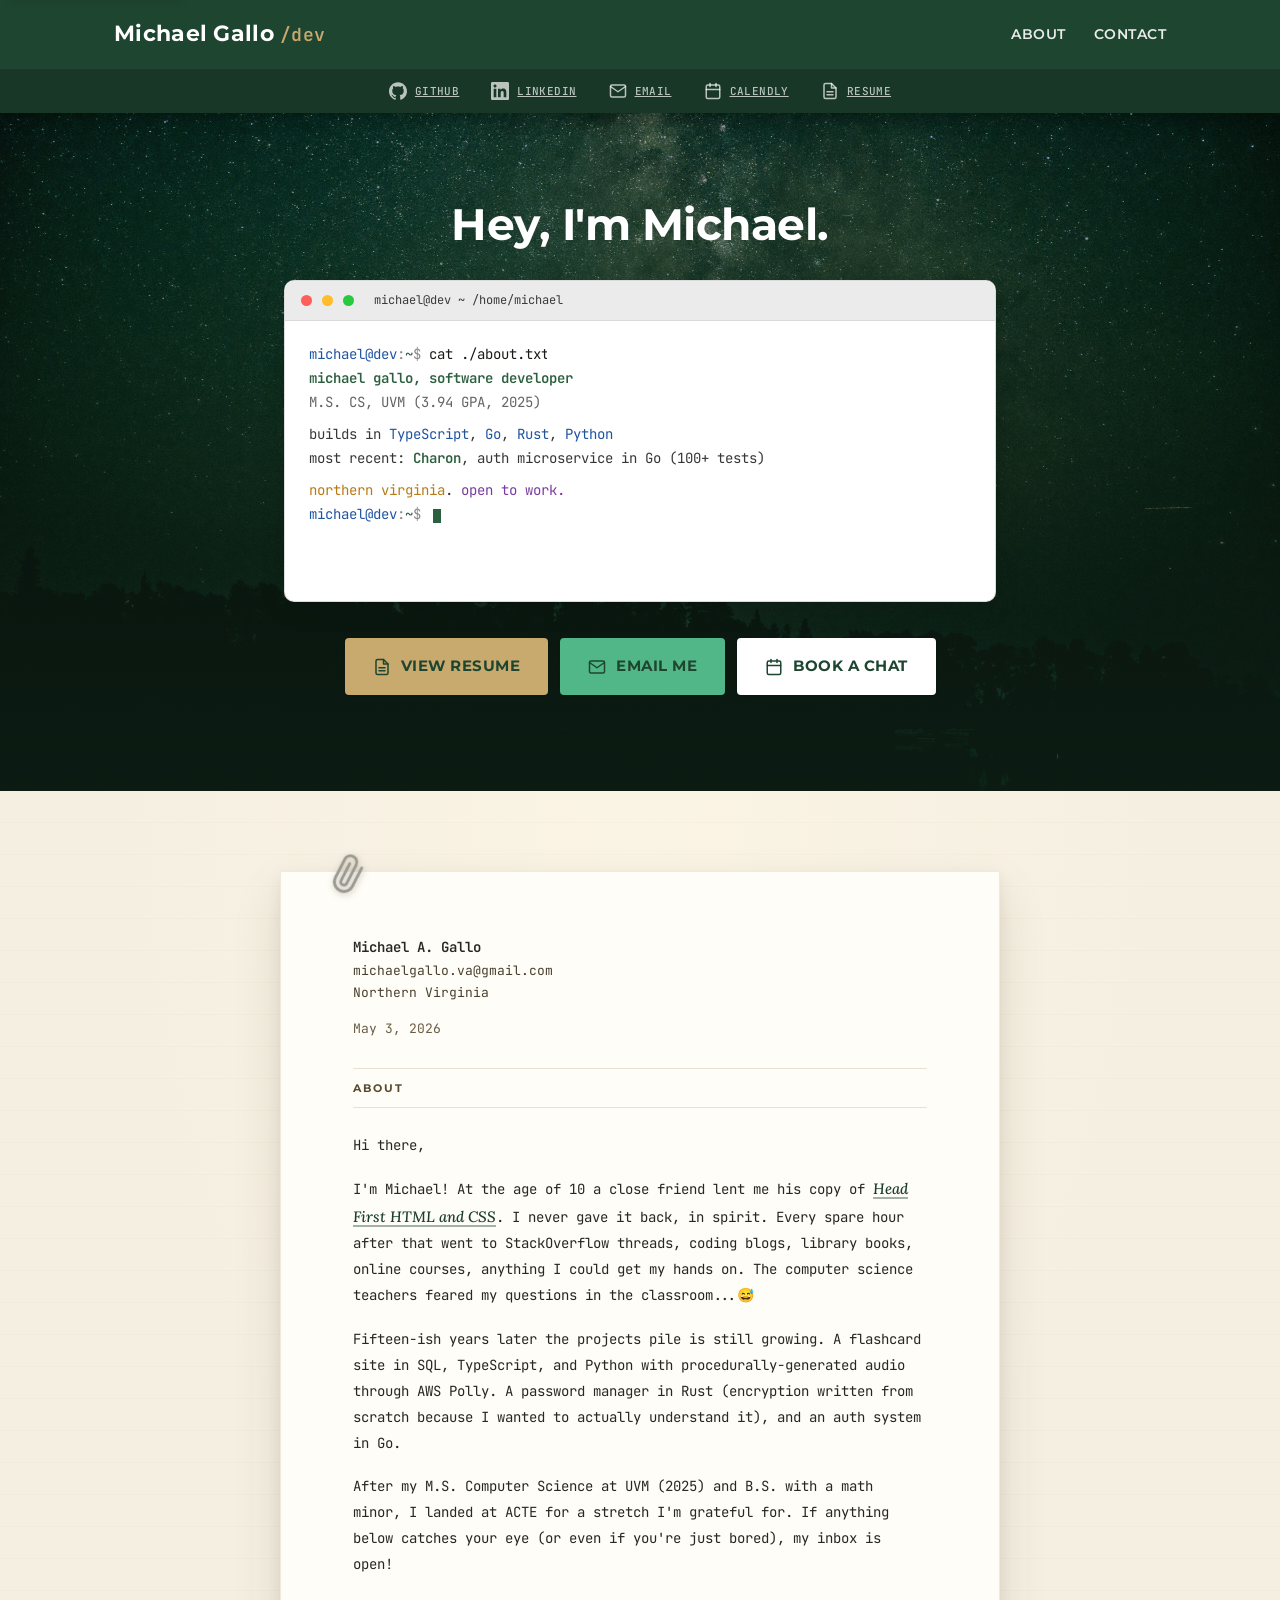
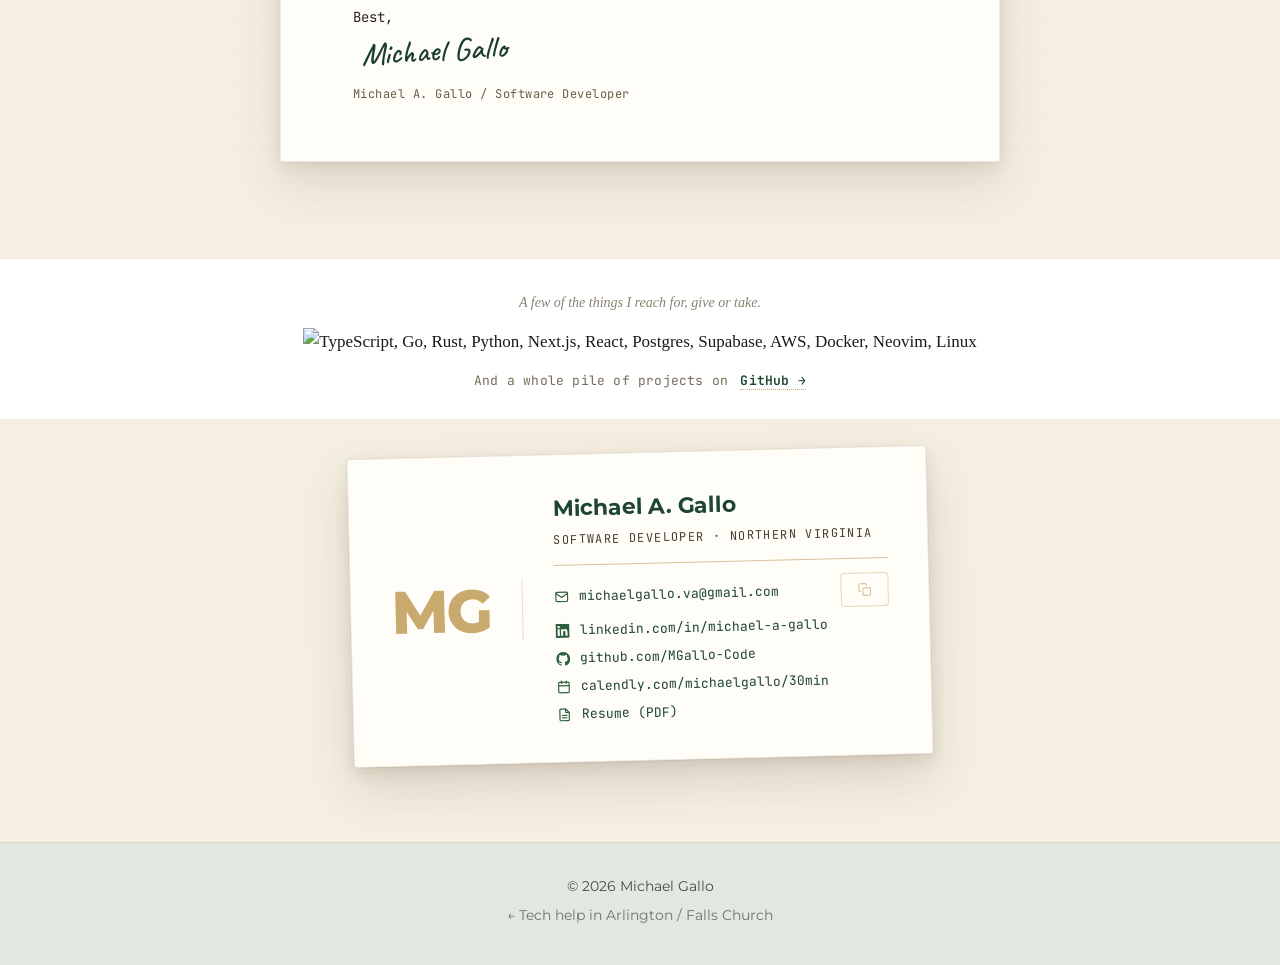
==== commit 0951ba10: "Trim to letter+contact, add stack strip and business card with logos" ====
--- a/dev/index.html
+++ b/dev/index.html
@@ -24,7 +24,6 @@
             </button>
             <ul class="nav-links" id="nav-menu">
                 <li><a href="#about">About</a></li>
-                <li><a href="#work">Work</a></li>
                 <li><a href="#contact">Contact</a></li>
             </ul>
         </nav>
@@ -103,6 +102,7 @@
         <section id="about" class="about">
             <h2 class="sr-only">About</h2>
             <article class="letter-card" aria-label="A short letter introduction">
+                <svg class="letter-clip" viewBox="0 0 24 24" fill="none" stroke="currentColor" stroke-width="1.8" stroke-linecap="round" stroke-linejoin="round" aria-hidden="true"><path d="M21.44 11.05l-9.19 9.19a6 6 0 0 1-8.49-8.49l9.19-9.19a4 4 0 0 1 5.66 5.66l-9.2 9.19a2 2 0 0 1-2.83-2.83l8.49-8.48"/></svg>
                 <div class="letter-head">
                     <div class="head-name">Michael A. Gallo</div>
                     <div>michaelgallo.va@gmail.com</div>
@@ -126,67 +126,53 @@
             </article>
         </section>
 
-        <section id="work" class="work">
-            <svg class="work-clip" viewBox="0 0 24 24" fill="none" stroke="currentColor" stroke-width="1.8" stroke-linecap="round" stroke-linejoin="round" aria-hidden="true"><path d="M21.44 11.05l-9.19 9.19a6 6 0 0 1-8.49-8.49l9.19-9.19a4 4 0 0 1 5.66 5.66l-9.2 9.19a2 2 0 0 1-2.83-2.83l8.49-8.48"/></svg>
-            <h2>What I build</h2>
-            <p class="work-lead">A few of the things I reach for, give or take.</p>
-
+        <section class="stack-strip" aria-label="Tech stack and link to GitHub">
+            <p class="stack-strip-label">A few of the things I reach for, give or take.</p>
             <div class="stack-icons">
                 <img src="https://skillicons.dev/icons?i=ts,go,rust,py,nextjs,react,postgres,supabase,aws,docker,neovim,linux&perline=12" alt="TypeScript, Go, Rust, Python, Next.js, React, Postgres, Supabase, AWS, Docker, Neovim, Linux" loading="lazy" />
             </div>
-
-            <article class="project-card project-featured">
-                <div class="project-head">
-                    <h3>Charon</h3>
-                    <span class="project-tag">Featured</span>
-                </div>
-                <p class="project-tech"><code>Go</code> <code>PostgreSQL</code> <code>Redis</code> <code>Docker</code></p>
-                <p>An auth microservice in Go. Stateless session-based, built for 100K+ concurrent users. Email/password and Google OAuth with PKCE + OIDC, Argon2id, CSRF, rate limiting, Cloudflare Turnstile. Token issuance, rotation, refresh, the full flow, with 100+ tests across unit, integration, and e2e.</p>
-                <div class="project-links">
-                    <a href="https://github.com/MGallo-Code/Charon" target="_blank" rel="noopener" class="project-link">View on GitHub →</a>
+            <p class="stack-strip-cta">
+                And a whole pile of projects on
+                <a href="https://github.com/MGallo-Code" target="_blank" rel="noopener">GitHub →</a>
+            </p>
+        </section>
+
+        <section id="contact" class="contact">
+            <h2 class="sr-only">Contact</h2>
+            <article class="biz-card" aria-label="Business card">
+                <div class="biz-card-mono" aria-hidden="true">MG</div>
+                <div class="biz-card-info">
+                    <h3 class="biz-name">Michael A. Gallo</h3>
+                    <p class="biz-role">Software Developer · Northern Virginia</p>
+                    <hr class="biz-rule">
+                    <ul class="biz-links">
+                        <li>
+                            <svg class="biz-link-icon stroke" viewBox="0 0 24 24" aria-hidden="true"><path d="M4 4h16a2 2 0 0 1 2 2v12a2 2 0 0 1-2 2H4a2 2 0 0 1-2-2V6a2 2 0 0 1 2-2z"/><polyline points="22,6 12,13 2,6"/></svg>
+                            <a href="mailto:michaelgallo.va@gmail.com">michaelgallo.va@gmail.com</a>
+                            <button class="biz-copy-btn copy-btn" data-copy="michaelgallo.va@gmail.com" type="button" aria-label="Copy email address to clipboard" title="Copy email">
+                                <svg viewBox="0 0 24 24" fill="none" stroke="currentColor" stroke-width="2" stroke-linecap="round" stroke-linejoin="round" aria-hidden="true"><rect x="9" y="9" width="13" height="13" rx="2" ry="2"/><path d="M5 15H4a2 2 0 0 1-2-2V4a2 2 0 0 1 2-2h9a2 2 0 0 1 2 2v1"/></svg>
+                                <span class="copy-text sr-only">Copy</span>
+                            </button>
+                        </li>
+                        <li>
+                            <svg class="biz-link-icon brand" viewBox="0 0 24 24" aria-hidden="true"><path d="M20.447 20.452h-3.554v-5.569c0-1.328-.027-3.037-1.852-3.037-1.853 0-2.136 1.445-2.136 2.939v5.667H9.351V9h3.414v1.561h.046c.477-.9 1.637-1.85 3.37-1.85 3.601 0 4.267 2.37 4.267 5.455v6.286zM5.337 7.433c-1.144 0-2.063-.926-2.063-2.065 0-1.138.92-2.063 2.063-2.063 1.14 0 2.064.925 2.064 2.063 0 1.139-.925 2.065-2.064 2.065zm1.782 13.019H3.555V9h3.564v11.452zM22.225 0H1.771C.792 0 0 .774 0 1.729v20.542C0 23.227.792 24 1.771 24h20.451C23.2 24 24 23.227 24 22.271V1.729C24 .774 23.2 0 22.222 0h.003z"/></svg>
+                            <a href="https://linkedin.com/in/michael-a-gallo" target="_blank" rel="noopener">linkedin.com/in/michael-a-gallo</a>
+                        </li>
+                        <li>
+                            <svg class="biz-link-icon brand" viewBox="0 0 24 24" aria-hidden="true"><path d="M12 .297c-6.63 0-12 5.373-12 12 0 5.303 3.438 9.8 8.205 11.385.6.113.82-.258.82-.577 0-.285-.01-1.04-.015-2.04-3.338.724-4.042-1.61-4.042-1.61C4.422 18.07 3.633 17.7 3.633 17.7c-1.087-.744.084-.729.084-.729 1.205.084 1.838 1.236 1.838 1.236 1.07 1.835 2.809 1.305 3.495.998.108-.776.417-1.305.76-1.605-2.665-.3-5.466-1.332-5.466-5.93 0-1.31.465-2.38 1.235-3.22-.135-.303-.54-1.523.105-3.176 0 0 1.005-.322 3.3 1.23.96-.267 1.98-.399 3-.405 1.02.006 2.04.138 3 .405 2.28-1.552 3.285-1.23 3.285-1.23.645 1.653.24 2.873.12 3.176.765.84 1.23 1.91 1.23 3.22 0 4.61-2.805 5.625-5.475 5.92.42.36.81 1.096.81 2.22 0 1.606-.015 2.896-.015 3.286 0 .315.21.69.825.57C20.565 22.092 24 17.592 24 12.297c0-6.627-5.373-12-12-12"/></svg>
+                            <a href="https://github.com/MGallo-Code" target="_blank" rel="noopener">github.com/MGallo-Code</a>
+                        </li>
+                        <li>
+                            <svg class="biz-link-icon stroke" viewBox="0 0 24 24" aria-hidden="true"><rect x="3" y="4" width="18" height="18" rx="2" ry="2"/><line x1="16" y1="2" x2="16" y2="6"/><line x1="8" y1="2" x2="8" y2="6"/><line x1="3" y1="10" x2="21" y2="10"/></svg>
+                            <a href="https://calendly.com/michaelgallo/30min" target="_blank" rel="noopener">calendly.com/michaelgallo/30min</a>
+                        </li>
+                        <li>
+                            <svg class="biz-link-icon stroke" viewBox="0 0 24 24" aria-hidden="true"><path d="M14 2H6a2 2 0 0 0-2 2v16a2 2 0 0 0 2 2h12a2 2 0 0 0 2-2V8z"/><polyline points="14 2 14 8 20 8"/><line x1="16" y1="13" x2="8" y2="13"/><line x1="16" y1="17" x2="8" y2="17"/></svg>
+                            <a href="resume.pdf" target="_blank" rel="noopener">Resume (PDF)</a>
+                        </li>
+                    </ul>
                 </div>
             </article>
-
-            <p class="more-link">
-                <a href="https://github.com/MGallo-Code" target="_blank" rel="noopener">The rest of the projects pile lives on GitHub</a>
-            </p>
-        </section>
-
-        <section id="contact" class="contact">
-            <h2>Contact</h2>
-            <p>Inbox is open, calendar is open. Pick whichever's easier.</p>
-
-            <div class="contact-featured">
-                <span class="contact-label">Email</span>
-                <a href="mailto:michaelgallo.va@gmail.com" class="contact-email-value">michaelgallo.va@gmail.com</a>
-                <button class="copy-btn" data-copy="michaelgallo.va@gmail.com" type="button" aria-label="Copy email address to clipboard">
-                    <svg width="14" height="14" viewBox="0 0 24 24" fill="none" stroke="currentColor" stroke-width="2" stroke-linecap="round" stroke-linejoin="round" aria-hidden="true"><rect x="9" y="9" width="13" height="13" rx="2" ry="2"/><path d="M5 15H4a2 2 0 0 1-2-2V4a2 2 0 0 1 2-2h9a2 2 0 0 1 2 2v1"/></svg>
-                    <span class="copy-text">Copy</span>
-                </button>
-            </div>
-
-            <div class="contact-grid">
-                <a href="https://linkedin.com/in/michael-a-gallo" target="_blank" rel="noopener" class="contact-card">
-                    <svg class="contact-icon qa-brand" viewBox="0 0 24 24" aria-hidden="true"><path d="M20.447 20.452h-3.554v-5.569c0-1.328-.027-3.037-1.852-3.037-1.853 0-2.136 1.445-2.136 2.939v5.667H9.351V9h3.414v1.561h.046c.477-.9 1.637-1.85 3.37-1.85 3.601 0 4.267 2.37 4.267 5.455v6.286zM5.337 7.433c-1.144 0-2.063-.926-2.063-2.065 0-1.138.92-2.063 2.063-2.063 1.14 0 2.064.925 2.064 2.063 0 1.139-.925 2.065-2.064 2.065zm1.782 13.019H3.555V9h3.564v11.452zM22.225 0H1.771C.792 0 0 .774 0 1.729v20.542C0 23.227.792 24 1.771 24h20.451C23.2 24 24 23.227 24 22.271V1.729C24 .774 23.2 0 22.222 0h.003z"/></svg>
-                    <span class="contact-label">LinkedIn</span>
-                    <span class="contact-value">michael-a-gallo</span>
-                </a>
-                <a href="https://calendly.com/michaelgallo/30min" target="_blank" rel="noopener" class="contact-card">
-                    <svg class="contact-icon qa-stroke" viewBox="0 0 24 24" aria-hidden="true"><rect x="3" y="4" width="18" height="18" rx="2" ry="2"/><line x1="16" y1="2" x2="16" y2="6"/><line x1="8" y1="2" x2="8" y2="6"/><line x1="3" y1="10" x2="21" y2="10"/></svg>
-                    <span class="contact-label">Calendly</span>
-                    <span class="contact-value">Book a 30-min chat</span>
-                </a>
-                <a href="https://github.com/MGallo-Code" target="_blank" rel="noopener" class="contact-card">
-                    <svg class="contact-icon qa-brand" viewBox="0 0 24 24" aria-hidden="true"><path d="M12 .297c-6.63 0-12 5.373-12 12 0 5.303 3.438 9.8 8.205 11.385.6.113.82-.258.82-.577 0-.285-.01-1.04-.015-2.04-3.338.724-4.042-1.61-4.042-1.61C4.422 18.07 3.633 17.7 3.633 17.7c-1.087-.744.084-.729.084-.729 1.205.084 1.838 1.236 1.838 1.236 1.07 1.835 2.809 1.305 3.495.998.108-.776.417-1.305.76-1.605-2.665-.3-5.466-1.332-5.466-5.93 0-1.31.465-2.38 1.235-3.22-.135-.303-.54-1.523.105-3.176 0 0 1.005-.322 3.3 1.23.96-.267 1.98-.399 3-.405 1.02.006 2.04.138 3 .405 2.28-1.552 3.285-1.23 3.285-1.23.645 1.653.24 2.873.12 3.176.765.84 1.23 1.91 1.23 3.22 0 4.61-2.805 5.625-5.475 5.92.42.36.81 1.096.81 2.22 0 1.606-.015 2.896-.015 3.286 0 .315.21.69.825.57C20.565 22.092 24 17.592 24 12.297c0-6.627-5.373-12-12-12"/></svg>
-                    <span class="contact-label">GitHub</span>
-                    <span class="contact-value">@MGallo-Code</span>
-                </a>
-                <a href="resume.pdf" target="_blank" rel="noopener" class="contact-card">
-                    <svg class="contact-icon qa-stroke" viewBox="0 0 24 24" aria-hidden="true"><path d="M14 2H6a2 2 0 0 0-2 2v16a2 2 0 0 0 2 2h12a2 2 0 0 0 2-2V8z"/><polyline points="14 2 14 8 20 8"/><line x1="16" y1="13" x2="8" y2="13"/><line x1="16" y1="17" x2="8" y2="17"/></svg>
-                    <span class="contact-label">Resume</span>
-                    <span class="contact-value">PDF</span>
-                </a>
-            </div>
         </section>
     </main>
 
@@ -197,20 +183,23 @@
 
     <script>
     document.querySelectorAll('.copy-btn').forEach(btn => {
-        btn.addEventListener('click', async () => {
+        btn.addEventListener('click', async (e) => {
+            e.preventDefault();
             const text = btn.dataset.copy;
             const label = btn.querySelector('.copy-text');
-            const original = label.textContent;
+            const original = label ? label.textContent : '';
             try {
                 await navigator.clipboard.writeText(text);
-                label.textContent = 'Copied!';
+                if (label) label.textContent = 'Copied!';
                 btn.classList.add('copied');
+                btn.setAttribute('aria-label', 'Email copied to clipboard');
             } catch (err) {
-                label.textContent = 'Press Cmd+C';
+                if (label) label.textContent = 'Press Cmd+C';
             }
             setTimeout(() => {
-                label.textContent = original;
+                if (label) label.textContent = original;
                 btn.classList.remove('copied');
+                btn.setAttribute('aria-label', 'Copy email address to clipboard');
             }, 1600);
         });
     });
--- a/dev/styles.css
+++ b/dev/styles.css
@@ -635,18 +635,16 @@
     color: #2a2620;
 }
 
-.letter-card::before {
-    content: "";
+.letter-clip {
     position: absolute;
-    top: -10px;
-    left: 50%;
-    transform: translateX(-50%);
-    width: 48px;
-    height: 14px;
-    background: linear-gradient(180deg, rgba(120, 100, 70, 0.45), rgba(120, 100, 70, 0.15));
-    border-radius: 2px 2px 6px 6px;
-    box-shadow: 0 2px 3px rgba(0, 0, 0, 0.15);
-    opacity: 0.7;
+    top: -22px;
+    left: 48px;
+    width: 38px;
+    height: 48px;
+    color: #9a9a92;
+    transform: rotate(-18deg);
+    filter: drop-shadow(0 2px 3px rgba(60, 45, 20, 0.28));
+    pointer-events: none;
 }
 
 .letter-head {
@@ -1000,10 +998,10 @@
 
 /* Connect */
 .contact {
-    background-color: var(--color-primary-dark);
-    color: #ffffff;
+    background-color: #f5efe2;
+    color: #2a2620;
     max-width: none;
-    padding: 72px 24px;
+    padding: 32px 24px 80px;
 }
 
 .contact > * {
@@ -1012,15 +1010,234 @@
     margin-right: auto;
 }
 
-.contact h2 {
-    color: #ffffff;
-    border-bottom-color: var(--color-accent);
-}
-
-.contact > p {
-    color: rgba(255, 255, 255, 0.85);
-    margin-bottom: 28px;
-    font-size: 18px;
+/* Short stack strip between letter and business card */
+.stack-strip {
+    background-color: #ffffff;
+    padding: 32px 24px 28px;
+    text-align: center;
+    max-width: none;
+    border-top: 1px solid rgba(120, 95, 60, 0.12);
+    border-bottom: 1px solid rgba(120, 95, 60, 0.12);
+}
+
+.stack-strip > * {
+    max-width: 900px;
+    margin-left: auto;
+    margin-right: auto;
+}
+
+.stack-strip-label {
+    font-family: var(--font-body);
+    font-size: 14px;
+    font-style: italic;
+    color: rgba(60, 45, 20, 0.6);
+    margin-bottom: 14px;
+}
+
+.stack-strip .stack-icons {
+    display: flex;
+    justify-content: center;
+    margin-bottom: 14px;
+}
+
+.stack-strip .stack-icons img {
+    max-width: 100%;
+    height: auto;
+}
+
+.stack-strip-cta {
+    font-family: var(--font-mono);
+    font-size: 13px;
+    color: rgba(60, 45, 20, 0.7);
+    letter-spacing: 0.2px;
+}
+
+.stack-strip-cta a {
+    color: var(--color-primary-dark);
+    font-weight: 600;
+    text-decoration: none;
+    border-bottom: 1px dotted var(--color-accent);
+    margin-left: 4px;
+    transition: color 0.15s, border-color 0.15s;
+}
+
+.stack-strip-cta a:hover {
+    color: var(--color-primary);
+    border-bottom-color: var(--color-primary);
+}
+
+/* Business card */
+.biz-card {
+    max-width: 580px;
+    margin: 0 auto;
+    background: #fffdf7;
+    border: 1px solid rgba(120, 95, 60, 0.16);
+    border-radius: 4px;
+    padding: 36px 40px;
+    transform: rotate(-1.4deg);
+    box-shadow:
+        0 1px 1px rgba(0, 0, 0, 0.04),
+        0 6px 14px rgba(80, 60, 30, 0.1),
+        0 22px 50px rgba(60, 45, 20, 0.14);
+    display: grid;
+    grid-template-columns: auto 1fr;
+    gap: 32px;
+    align-items: center;
+    transition: transform 0.2s, box-shadow 0.2s;
+}
+
+.biz-card:hover {
+    transform: rotate(-1.4deg) translateY(-3px);
+    box-shadow:
+        0 1px 1px rgba(0, 0, 0, 0.04),
+        0 8px 18px rgba(80, 60, 30, 0.14),
+        0 28px 60px rgba(60, 45, 20, 0.18);
+}
+
+.biz-card-mono {
+    font-family: var(--font-heading);
+    font-size: 60px;
+    font-weight: 800;
+    color: var(--color-accent);
+    line-height: 1;
+    letter-spacing: -2px;
+    border-right: 1px solid rgba(120, 95, 60, 0.2);
+    padding-right: 32px;
+    text-align: center;
+}
+
+.biz-name {
+    font-family: var(--font-heading);
+    font-size: 22px;
+    font-weight: 700;
+    color: var(--color-primary-dark);
+    margin: 0 0 4px;
+    letter-spacing: -0.2px;
+}
+
+.biz-role {
+    font-family: var(--font-mono);
+    font-size: 12px;
+    text-transform: uppercase;
+    letter-spacing: 1.4px;
+    color: #4a3f2e;
+    margin: 0 0 14px;
+}
+
+.biz-rule {
+    border: 0;
+    border-top: 1px solid var(--color-accent);
+    margin: 0 0 14px;
+    opacity: 0.7;
+    width: 100%;
+}
+
+.biz-links {
+    list-style: none;
+    margin: 0;
+    padding: 0;
+    font-family: var(--font-mono);
+    font-size: 13px;
+    line-height: 1.7;
+    display: flex;
+    flex-direction: column;
+    gap: 6px;
+}
+
+.biz-links li {
+    display: flex;
+    align-items: center;
+    gap: 10px;
+    min-width: 0;
+}
+
+.biz-links li a {
+    overflow: hidden;
+    text-overflow: ellipsis;
+    white-space: nowrap;
+}
+
+.biz-copy-btn {
+    margin-left: auto;
+    background: transparent;
+    border: 0;
+    padding: 4px 6px;
+    cursor: pointer;
+    color: rgba(80, 60, 30, 0.55);
+    border-radius: 3px;
+    display: inline-flex;
+    align-items: center;
+    justify-content: center;
+    flex-shrink: 0;
+    transition: color 0.15s, background 0.15s;
+}
+
+.biz-copy-btn:hover,
+.biz-copy-btn:focus-visible {
+    color: var(--color-primary);
+    background: rgba(120, 95, 60, 0.08);
+}
+
+.biz-copy-btn.copied {
+    color: var(--color-primary);
+    background: rgba(82, 183, 136, 0.14);
+}
+
+.biz-copy-btn svg {
+    width: 14px;
+    height: 14px;
+    display: block;
+}
+
+.biz-link-icon {
+    width: 14px;
+    height: 14px;
+    flex-shrink: 0;
+    color: var(--color-primary);
+}
+
+.biz-link-icon.brand {
+    fill: currentColor;
+}
+
+.biz-link-icon.stroke {
+    fill: none;
+    stroke: currentColor;
+    stroke-width: 2;
+    stroke-linecap: round;
+    stroke-linejoin: round;
+}
+
+.biz-links a {
+    color: var(--color-primary-dark);
+    text-decoration: none;
+    transition: color 0.15s;
+}
+
+.biz-links a:hover {
+    color: var(--color-primary);
+    text-decoration: underline;
+    text-decoration-color: var(--color-accent);
+    text-decoration-thickness: 1.5px;
+    text-underline-offset: 2px;
+}
+
+@media (max-width: 600px) {
+    .biz-card {
+        grid-template-columns: 1fr;
+        gap: 16px;
+        padding: 28px 26px;
+    }
+    .biz-card-mono {
+        border-right: 0;
+        border-bottom: 1px solid rgba(120, 95, 60, 0.2);
+        padding-right: 0;
+        padding-bottom: 14px;
+        font-size: 44px;
+    }
+    .biz-links {
+        font-size: 12px;
+    }
 }
 
 /* Featured email card (above the grid) */
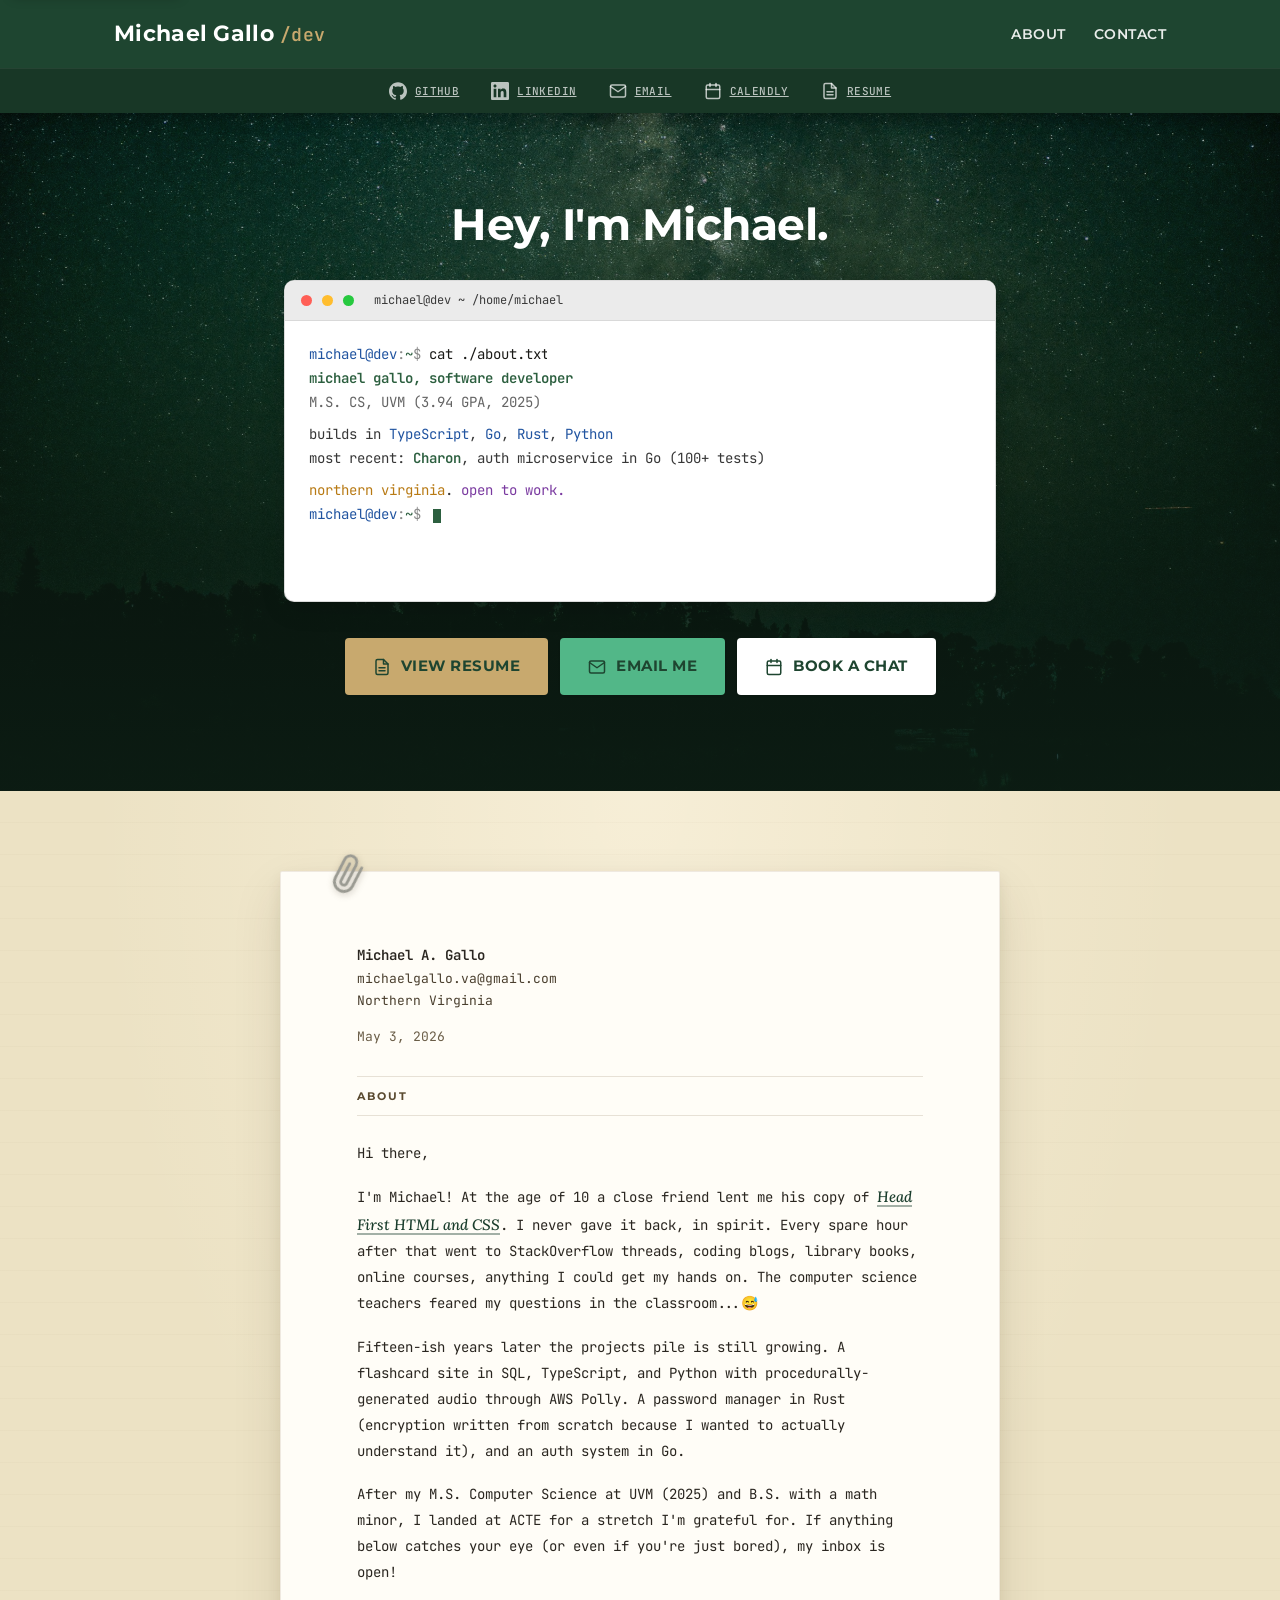
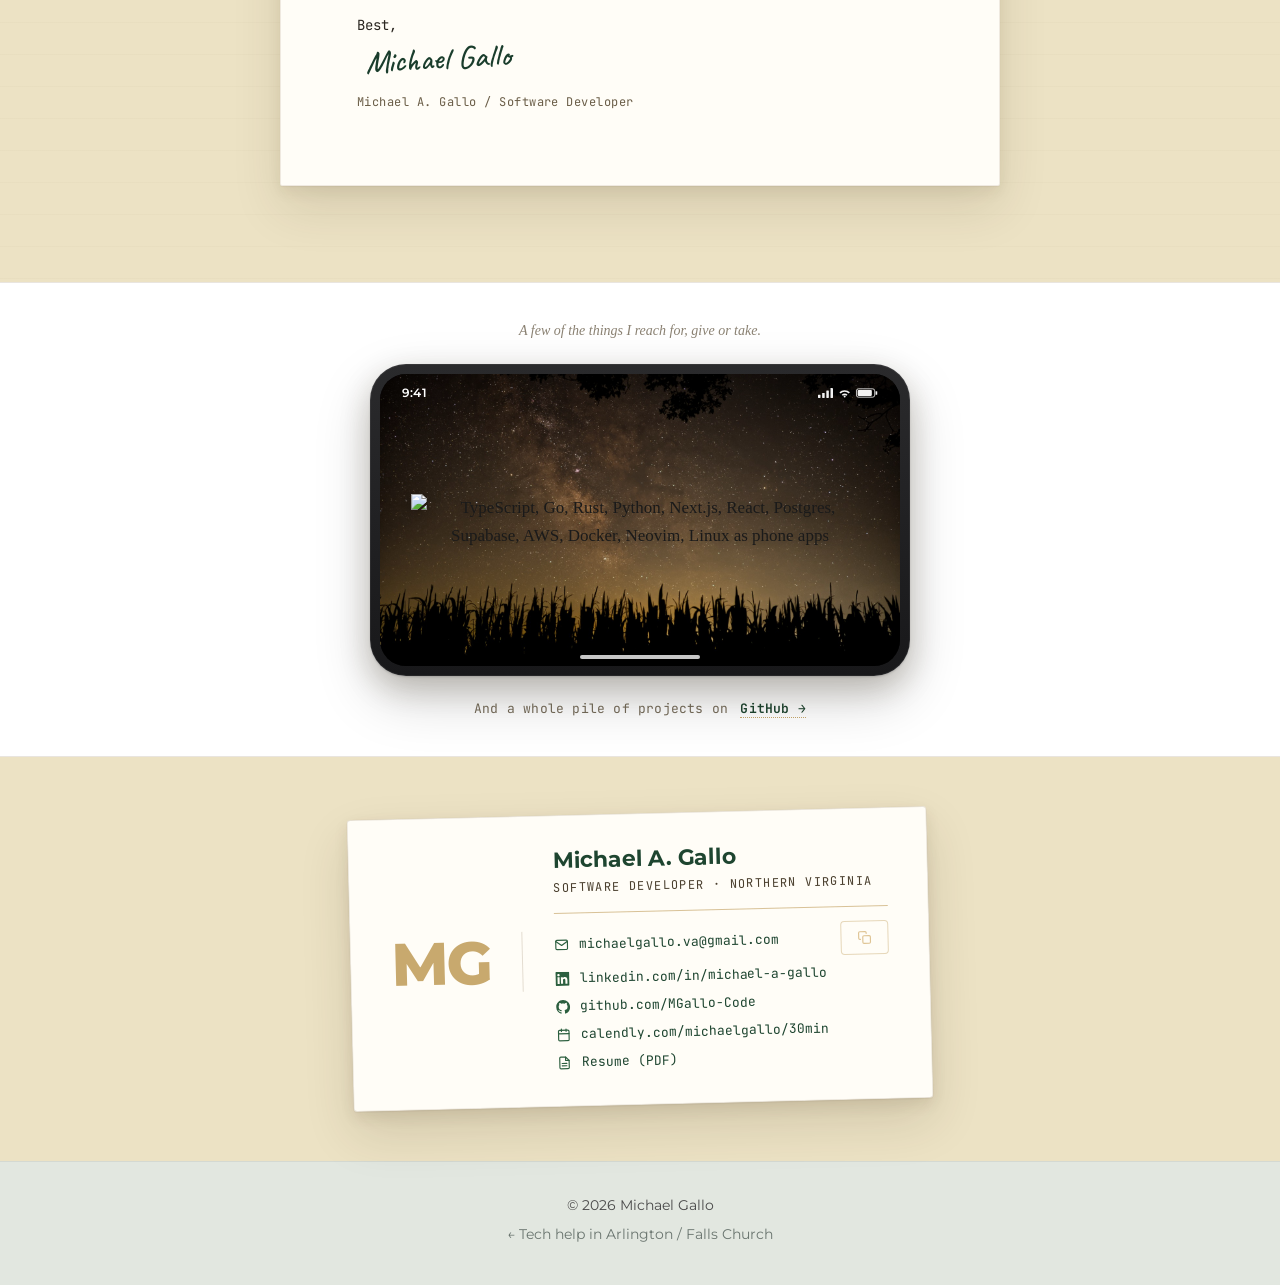
==== commit 89192eb8: "Add phone home screen for stack, warmer bg, padding tweaks" ====
--- a/dev/index.html
+++ b/dev/index.html
@@ -128,8 +128,23 @@
 
         <section class="stack-strip" aria-label="Tech stack and link to GitHub">
             <p class="stack-strip-label">A few of the things I reach for, give or take.</p>
-            <div class="stack-icons">
-                <img src="https://skillicons.dev/icons?i=ts,go,rust,py,nextjs,react,postgres,supabase,aws,docker,neovim,linux&perline=12" alt="TypeScript, Go, Rust, Python, Next.js, React, Postgres, Supabase, AWS, Docker, Neovim, Linux" loading="lazy" />
+            <div class="phone" role="img" aria-label="Phone home screen displaying tech stack as apps">
+                <div class="phone-screen">
+                    <div class="phone-bg"></div>
+                    <div class="phone-overlay"></div>
+                    <div class="phone-statusbar">
+                        <span class="phone-time">9:41</span>
+                        <span class="phone-status-icons">
+                            <svg viewBox="0 0 18 12" aria-hidden="true"><rect x="0" y="8" width="3" height="4" rx="0.5" fill="currentColor"/><rect x="5" y="6" width="3" height="6" rx="0.5" fill="currentColor"/><rect x="10" y="3" width="3" height="9" rx="0.5" fill="currentColor"/><rect x="15" y="0" width="3" height="12" rx="0.5" fill="currentColor"/></svg>
+                            <svg viewBox="0 0 16 12" aria-hidden="true"><path d="M8 11.5a1.2 1.2 0 1 1 0-2.4 1.2 1.2 0 0 1 0 2.4Zm-3.5-3.5a4.95 4.95 0 0 1 7 0l-1.4 1.4a3 3 0 0 0-4.2 0L4.5 8Zm-2.8-2.8a8.95 8.95 0 0 1 12.6 0l-1.4 1.4a7 7 0 0 0-9.8 0L1.7 5.2Z" fill="currentColor"/></svg>
+                            <svg viewBox="0 0 26 12" aria-hidden="true"><rect x="0.5" y="1" width="22" height="10" rx="2.5" stroke="currentColor" stroke-width="1" fill="none"/><rect x="2" y="2.5" width="17" height="7" rx="1" fill="currentColor"/><rect x="23.5" y="4" width="2" height="4" rx="0.6" fill="currentColor"/></svg>
+                        </span>
+                    </div>
+                    <div class="phone-apps">
+                        <img src="https://skillicons.dev/icons?i=ts,go,rust,py,nextjs,react,postgres,supabase,aws,docker,neovim,linux&perline=6" alt="TypeScript, Go, Rust, Python, Next.js, React, Postgres, Supabase, AWS, Docker, Neovim, Linux as phone apps" loading="lazy" />
+                    </div>
+                    <div class="phone-home"></div>
+                </div>
             </div>
             <p class="stack-strip-cta">
                 And a whole pile of projects on
--- a/dev/styles.css
+++ b/dev/styles.css
@@ -605,18 +605,18 @@
 .about {
     max-width: none;
     padding: 80px 24px 96px;
-    background-color: #f5efe2;
+    background-color: #ece2c4;
     background-image:
         repeating-linear-gradient(
             to bottom,
             transparent 0px,
             transparent 31px,
-            rgba(120, 95, 60, 0.05) 32px
+            rgba(120, 95, 60, 0.06) 32px
         ),
         radial-gradient(
             ellipse at 50% 0%,
-            rgba(255, 248, 230, 0.6) 0%,
-            rgba(245, 239, 226, 0) 60%
+            rgba(255, 248, 230, 0.55) 0%,
+            rgba(236, 226, 196, 0) 60%
         );
 }
 
@@ -626,7 +626,7 @@
     background: #fffdf7;
     border: 1px solid rgba(120, 95, 60, 0.12);
     border-radius: 2px;
-    padding: 64px 72px 56px;
+    padding: 72px 76px;
     box-shadow:
         0 1px 1px rgba(0, 0, 0, 0.04),
         0 6px 14px rgba(80, 60, 30, 0.08),
@@ -998,10 +998,10 @@
 
 /* Connect */
 .contact {
-    background-color: #f5efe2;
+    background-color: #ece2c4;
     color: #2a2620;
     max-width: none;
-    padding: 32px 24px 80px;
+    padding: 56px 24px 56px;
 }
 
 .contact > * {
@@ -1013,11 +1013,11 @@
 /* Short stack strip between letter and business card */
 .stack-strip {
     background-color: #ffffff;
-    padding: 32px 24px 28px;
+    padding: 36px 24px 36px;
     text-align: center;
     max-width: none;
-    border-top: 1px solid rgba(120, 95, 60, 0.12);
-    border-bottom: 1px solid rgba(120, 95, 60, 0.12);
+    border-top: 1px solid rgba(120, 95, 60, 0.16);
+    border-bottom: 1px solid rgba(120, 95, 60, 0.16);
 }
 
 .stack-strip > * {
@@ -1031,7 +1031,7 @@
     font-size: 14px;
     font-style: italic;
     color: rgba(60, 45, 20, 0.6);
-    margin-bottom: 14px;
+    margin-bottom: 22px;
 }
 
 .stack-strip .stack-icons {
@@ -1043,6 +1043,123 @@
 .stack-strip .stack-icons img {
     max-width: 100%;
     height: auto;
+}
+
+/* Phone home screen (landscape) showing stack as apps */
+.phone {
+    max-width: 540px;
+    width: 92%;
+    margin: 0 auto 22px;
+    padding: 10px;
+    background: linear-gradient(180deg, #2a2a2c 0%, #18181a 100%);
+    border-radius: 36px;
+    box-shadow:
+        inset 0 0 0 1px rgba(255, 255, 255, 0.06),
+        0 1px 2px rgba(0, 0, 0, 0.15),
+        0 12px 30px rgba(60, 45, 20, 0.22),
+        0 22px 56px rgba(0, 0, 0, 0.18);
+    position: relative;
+}
+
+.phone-screen {
+    width: 100%;
+    aspect-ratio: 16 / 9;
+    border-radius: 26px;
+    overflow: hidden;
+    position: relative;
+    background: #0a0a0a;
+}
+
+.phone-bg {
+    position: absolute;
+    inset: 0;
+    background-image: url('cornfield-stars.jpg');
+    background-size: cover;
+    background-position: center 40%;
+}
+
+.phone-overlay {
+    position: absolute;
+    inset: 0;
+    background:
+        linear-gradient(180deg, rgba(0,0,0,0.22) 0%, rgba(0,0,0,0) 22%, rgba(0,0,0,0) 78%, rgba(0,0,0,0.22) 100%);
+}
+
+.phone-statusbar {
+    position: absolute;
+    top: 0;
+    left: 0;
+    right: 0;
+    padding: 9px 22px 4px;
+    display: flex;
+    justify-content: space-between;
+    align-items: center;
+    color: #ffffff;
+    font-family: var(--font-heading);
+    font-size: 12px;
+    font-weight: 600;
+    letter-spacing: 0.2px;
+    z-index: 2;
+}
+
+.phone-status-icons {
+    display: inline-flex;
+    align-items: center;
+    gap: 5px;
+}
+
+.phone-status-icons svg {
+    height: 10px;
+    width: auto;
+    color: rgba(255, 255, 255, 0.95);
+    display: block;
+}
+
+.phone-apps {
+    position: absolute;
+    inset: 32px 0 28px 0;
+    display: flex;
+    align-items: center;
+    justify-content: center;
+    z-index: 2;
+}
+
+.phone-apps img {
+    width: 88%;
+    max-width: 460px;
+    height: auto;
+    filter: drop-shadow(0 2px 4px rgba(0, 0, 0, 0.3));
+}
+
+.phone-home {
+    position: absolute;
+    bottom: 7px;
+    left: 50%;
+    transform: translateX(-50%);
+    width: 30%;
+    max-width: 120px;
+    height: 4px;
+    background: rgba(255, 255, 255, 0.78);
+    border-radius: 4px;
+    z-index: 2;
+}
+
+@media (max-width: 480px) {
+    .phone {
+        width: 100%;
+        padding: 8px;
+        border-radius: 26px;
+    }
+    .phone-screen {
+        border-radius: 18px;
+    }
+    .phone-statusbar {
+        padding: 7px 16px 3px;
+        font-size: 11px;
+    }
+    .phone-apps {
+        inset: 26px 0 22px 0;
+    }
 }
 
 .stack-strip-cta {
@@ -1073,7 +1190,7 @@
     background: #fffdf7;
     border: 1px solid rgba(120, 95, 60, 0.16);
     border-radius: 4px;
-    padding: 36px 40px;
+    padding: 32px 40px;
     transform: rotate(-1.4deg);
     box-shadow:
         0 1px 1px rgba(0, 0, 0, 0.04),
@@ -1110,8 +1227,9 @@
     font-family: var(--font-heading);
     font-size: 22px;
     font-weight: 700;
+    line-height: 1.15;
     color: var(--color-primary-dark);
-    margin: 0 0 4px;
+    margin: 0 0 6px;
     letter-spacing: -0.2px;
 }
 
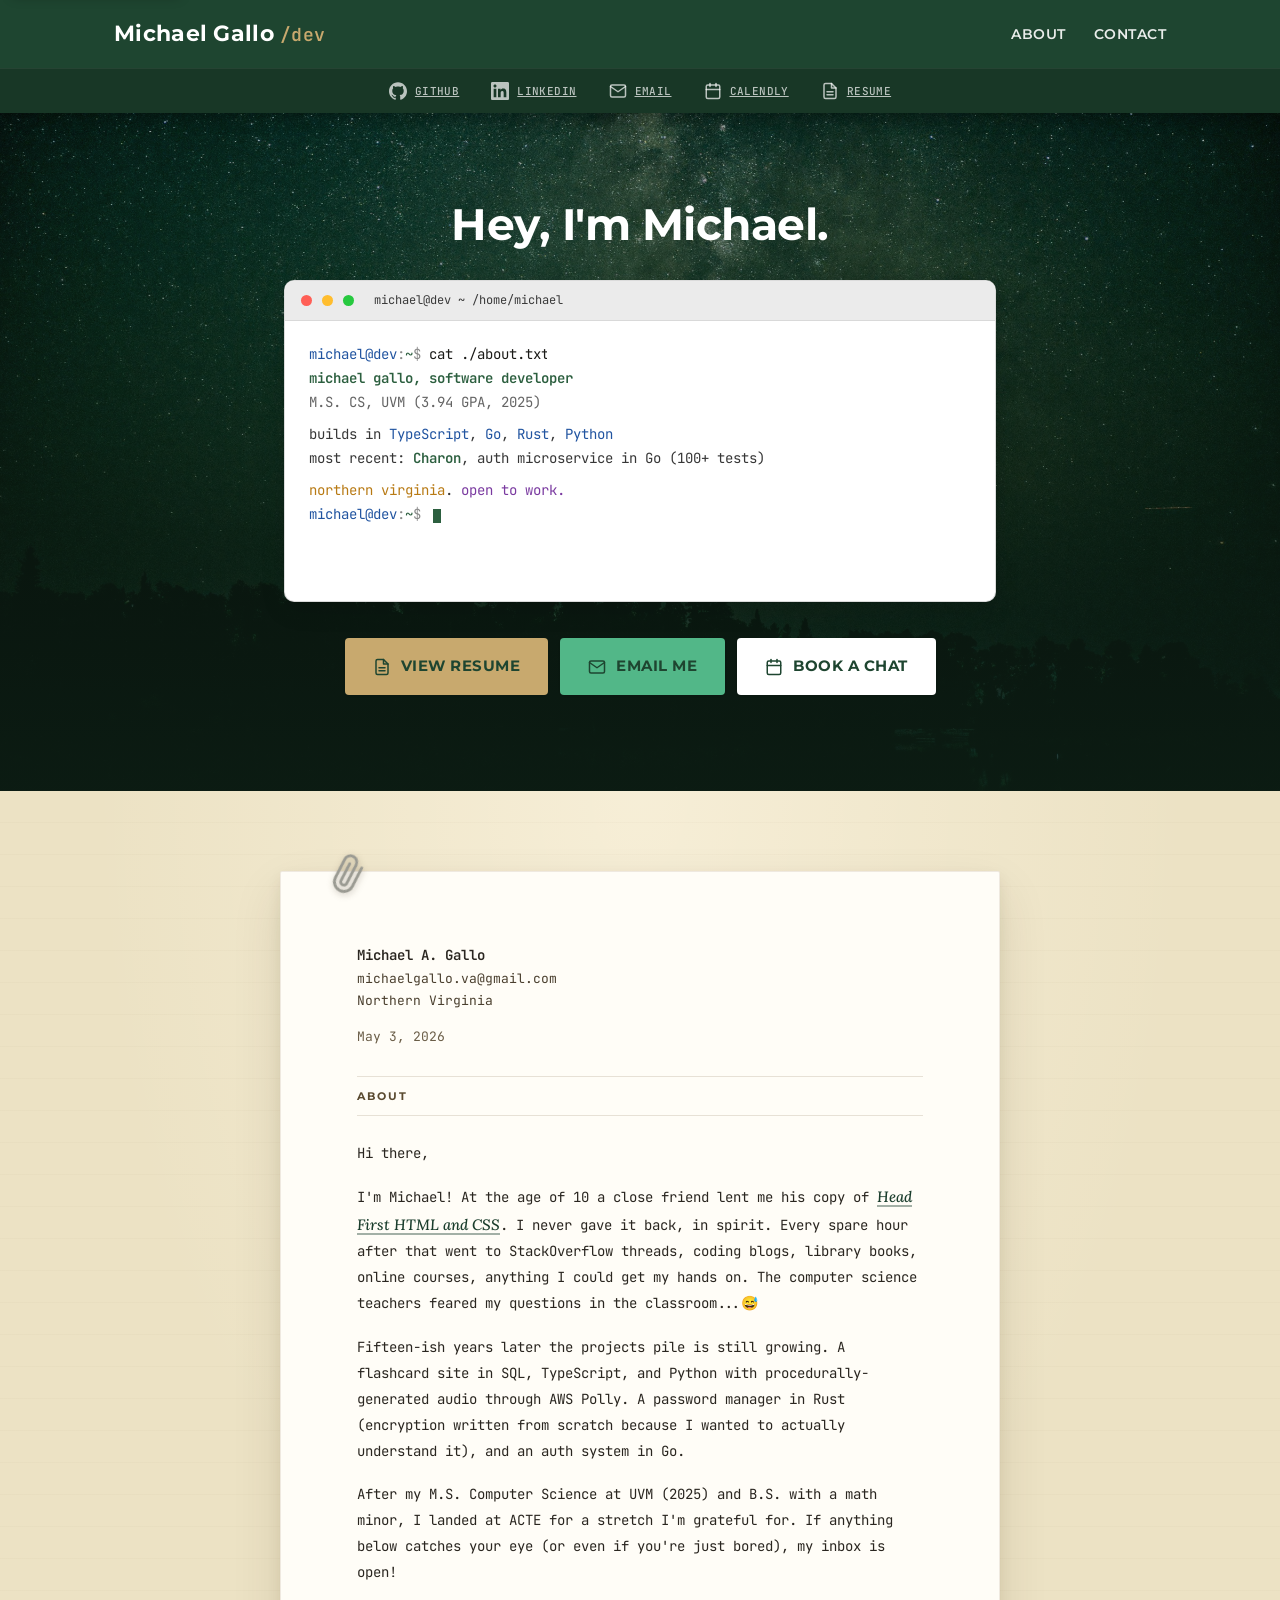
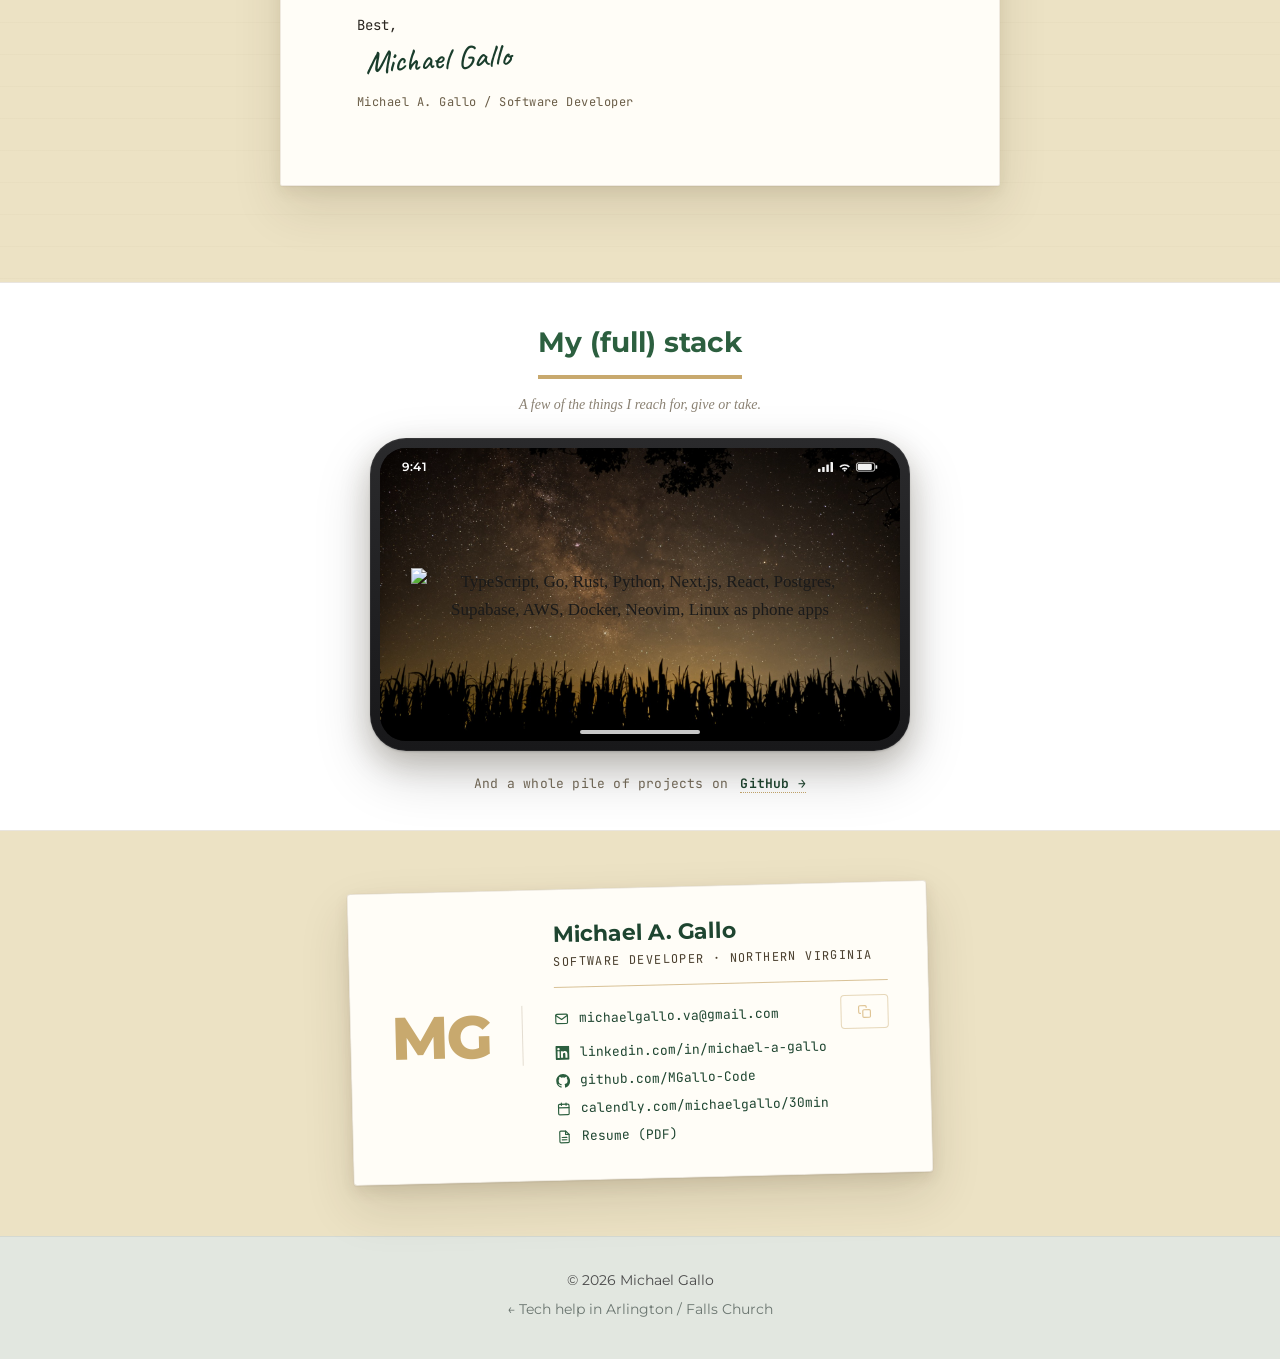
==== commit e92d8e34: "Add stack heading, dark mode + silver phone for stack strip" ====
--- a/dev/index.html
+++ b/dev/index.html
@@ -127,6 +127,7 @@
         </section>
 
         <section class="stack-strip" aria-label="Tech stack and link to GitHub">
+            <h2 class="stack-strip-heading">My (full) stack</h2>
             <p class="stack-strip-label">A few of the things I reach for, give or take.</p>
             <div class="phone" role="img" aria-label="Phone home screen displaying tech stack as apps">
                 <div class="phone-screen">
--- a/dev/styles.css
+++ b/dev/styles.css
@@ -1026,6 +1026,15 @@
     margin-right: auto;
 }
 
+.stack-strip-heading {
+    font-size: 28px;
+    margin: 0 0 14px;
+    padding-bottom: 10px;
+    border-bottom: 4px solid var(--color-accent);
+    color: var(--color-primary);
+    display: inline-block;
+}
+
 .stack-strip-label {
     font-family: var(--font-body);
     font-size: 14px;
@@ -1181,6 +1190,49 @@
 .stack-strip-cta a:hover {
     color: var(--color-primary);
     border-bottom-color: var(--color-primary);
+}
+
+/* Stack strip — dark mode (follows OS preference) */
+@media (prefers-color-scheme: dark) {
+    .stack-strip {
+        background-color: #0d1612;
+        border-top-color: rgba(82, 183, 136, 0.18);
+        border-bottom-color: rgba(82, 183, 136, 0.18);
+    }
+
+    .stack-strip-heading {
+        color: rgba(255, 255, 255, 0.94);
+        border-bottom-color: var(--color-accent);
+    }
+
+    .stack-strip-label {
+        color: rgba(255, 255, 255, 0.55);
+    }
+
+    .stack-strip-cta {
+        color: rgba(255, 255, 255, 0.7);
+    }
+
+    .stack-strip-cta a {
+        color: var(--color-accent-light);
+        border-bottom-color: var(--color-accent);
+    }
+
+    .stack-strip-cta a:hover {
+        color: #ffffff;
+        border-bottom-color: #ffffff;
+    }
+
+    /* Silver phone bezel pops on dark bg */
+    .phone {
+        background: linear-gradient(180deg, #b8b8bc 0%, #88888c 60%, #6c6c70 100%);
+        box-shadow:
+            inset 0 0 0 1px rgba(255, 255, 255, 0.32),
+            inset 0 -1px 0 rgba(0, 0, 0, 0.22),
+            0 1px 2px rgba(0, 0, 0, 0.3),
+            0 14px 36px rgba(0, 0, 0, 0.4),
+            0 28px 70px rgba(0, 0, 0, 0.5);
+    }
 }
 
 /* Business card */
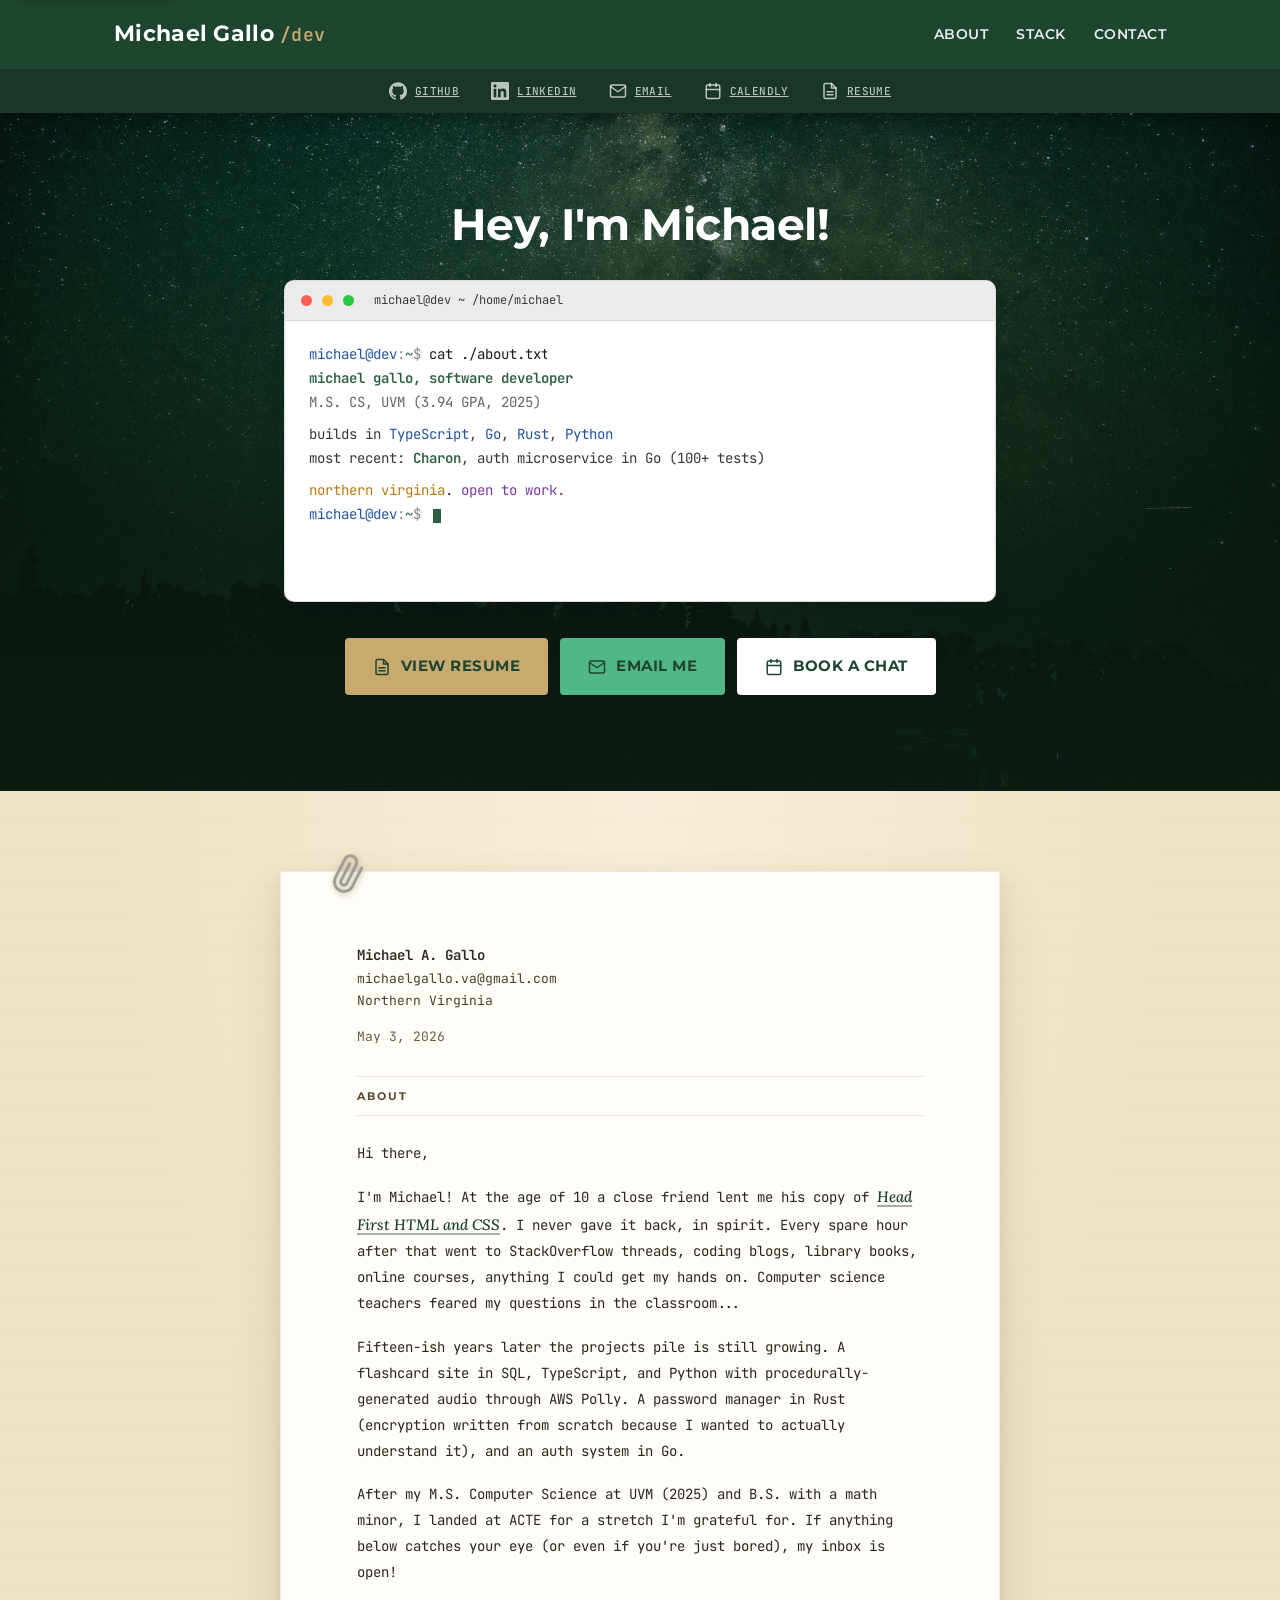
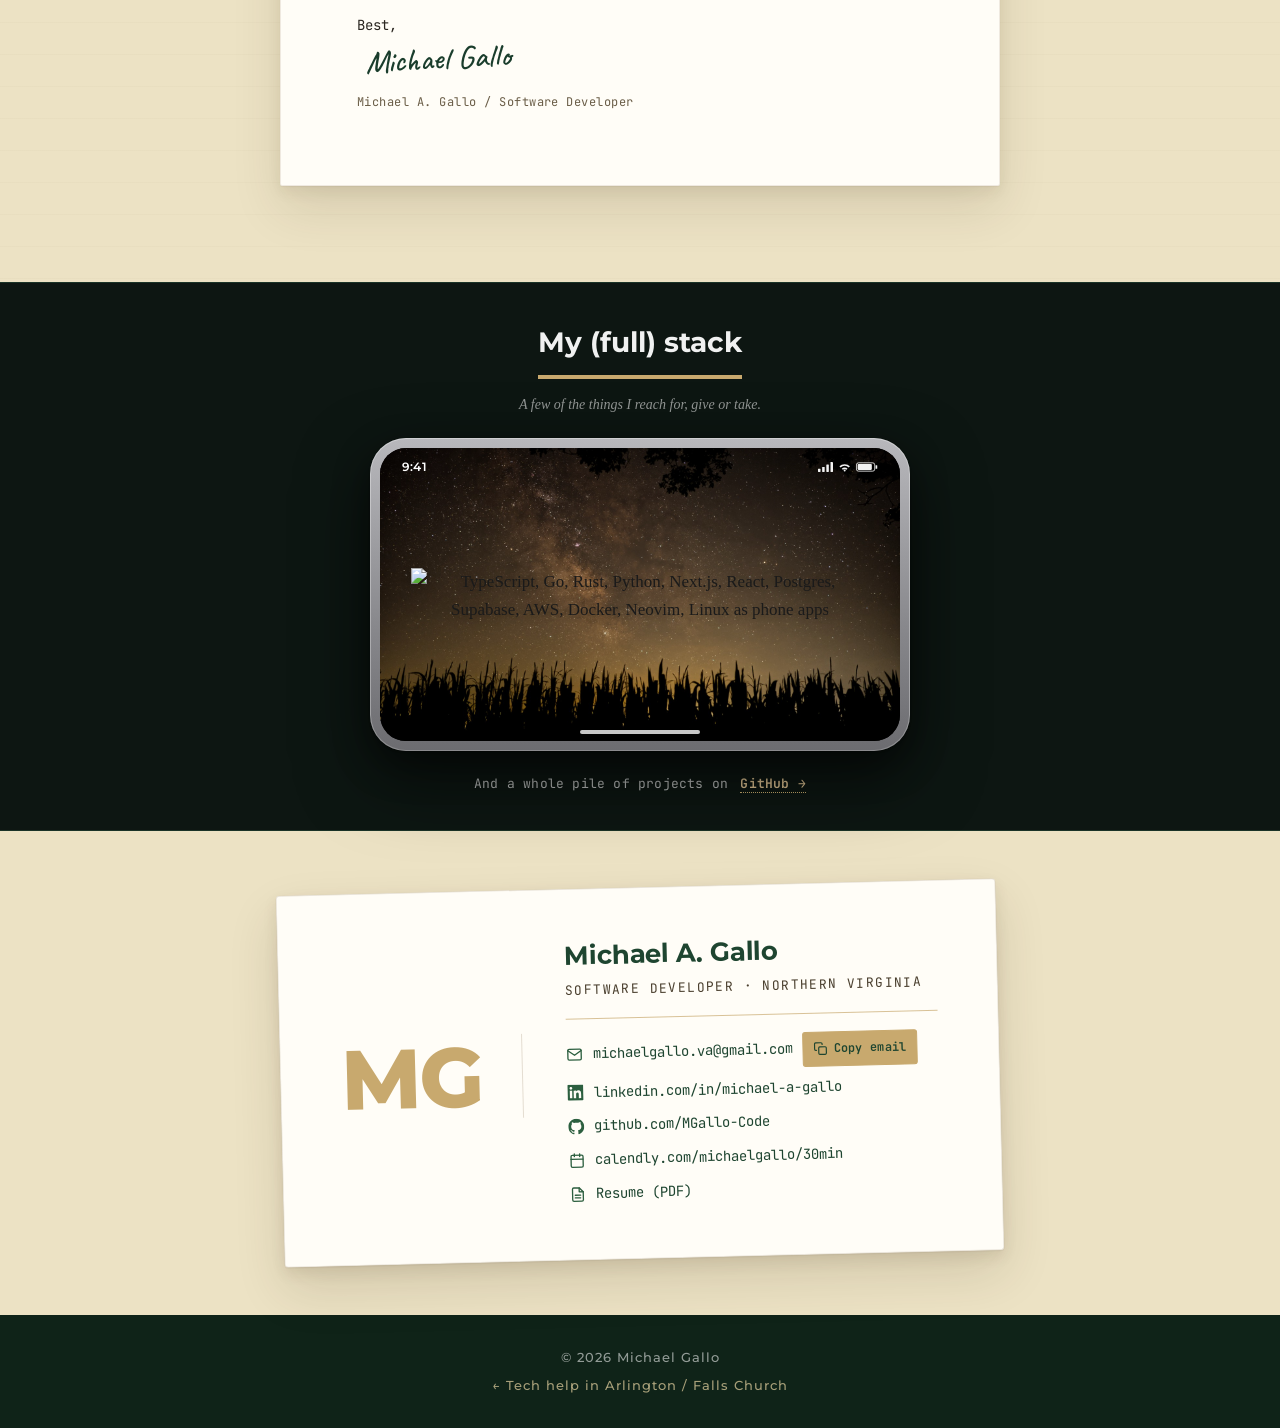
==== commit c65914c4: "Redesign contact as vertical-stack card; new profile photo; sync /dev footer + tweaks" ====
--- a/dev/index.html
+++ b/dev/index.html
@@ -24,6 +24,7 @@
             </button>
             <ul class="nav-links" id="nav-menu">
                 <li><a href="#about">About</a></li>
+                <li><a href="#stack">Stack</a></li>
                 <li><a href="#contact">Contact</a></li>
             </ul>
         </nav>
@@ -54,7 +55,7 @@
     <main id="main">
         <section class="hero">
             <div class="hero-content">
-                <h1>Hey, I'm Michael.</h1>
+                <h1>Hey, I'm Michael!</h1>
 
                 <div class="term-card" aria-label="Animated terminal showing about info">
                     <div class="term-titlebar">
@@ -115,7 +116,7 @@
                 <div class="letter-salutation">Hi there,</div>
 
                 <div class="letter-body">
-                    <p>I'm Michael! At the age of 10 a close friend lent me his copy of <a href="https://www.betterworldbooks.com/product/detail/head-first-html-and-css-a-learners-guide-to-creating-standards-based-web-pages-9780596159900" target="_blank" rel="noopener"><em>Head First HTML and CSS</em></a>. I never gave it back, in spirit. Every spare hour after that went to StackOverflow threads, coding blogs, library books, online courses, anything I could get my hands on. The computer science teachers feared my questions in the classroom...😅</p>
+                    <p>I'm Michael! At the age of 10 a close friend lent me his copy of <a href="https://www.betterworldbooks.com/product/detail/head-first-html-and-css-a-learners-guide-to-creating-standards-based-web-pages-9780596159900" target="_blank" rel="noopener"><em>Head First HTML and CSS</em></a>. I never gave it back, in spirit. Every spare hour after that went to StackOverflow threads, coding blogs, library books, online courses, anything I could get my hands on. Computer science teachers feared my questions in the classroom...</p>
                     <p>Fifteen-ish years later the projects pile is still growing. A flashcard site in SQL, TypeScript, and Python with procedurally-generated audio through AWS Polly. A password manager in Rust (encryption written from scratch because I wanted to actually understand it), and an auth system in Go.</p>
                     <p>After my M.S. Computer Science at UVM (2025) and B.S. with a math minor, I landed at ACTE for a stretch I'm grateful for. If anything below catches your eye (or even if you're just bored), my inbox is open!</p>
                 </div>
@@ -126,7 +127,7 @@
             </article>
         </section>
 
-        <section class="stack-strip" aria-label="Tech stack and link to GitHub">
+        <section id="stack" class="stack-strip" aria-label="Tech stack and link to GitHub">
             <h2 class="stack-strip-heading">My (full) stack</h2>
             <p class="stack-strip-label">A few of the things I reach for, give or take.</p>
             <div class="phone" role="img" aria-label="Phone home screen displaying tech stack as apps">
@@ -167,7 +168,7 @@
                             <a href="mailto:michaelgallo.va@gmail.com">michaelgallo.va@gmail.com</a>
                             <button class="biz-copy-btn copy-btn" data-copy="michaelgallo.va@gmail.com" type="button" aria-label="Copy email address to clipboard" title="Copy email">
                                 <svg viewBox="0 0 24 24" fill="none" stroke="currentColor" stroke-width="2" stroke-linecap="round" stroke-linejoin="round" aria-hidden="true"><rect x="9" y="9" width="13" height="13" rx="2" ry="2"/><path d="M5 15H4a2 2 0 0 1-2-2V4a2 2 0 0 1 2-2h9a2 2 0 0 1 2 2v1"/></svg>
-                                <span class="copy-text sr-only">Copy</span>
+                                <span class="copy-text">Copy email</span>
                             </button>
                         </li>
                         <li>
--- a/dev/styles.css
+++ b/dev/styles.css
@@ -335,14 +335,16 @@
     justify-content: center;
 }
 
-/* Animated terminal hero (v10) */
+/* Animated terminal hero (Mac Terminal light theme) */
 .term-card {
-    background: #0d1612;
-    border: 1px solid rgba(82, 183, 136, 0.3);
+    background: #ffffff;
+    border: 1px solid rgba(0, 0, 0, 0.14);
     border-radius: 10px;
     font-family: var(--font-mono);
     font-size: 14px;
-    box-shadow: 0 16px 50px rgba(0, 0, 0, 0.4);
+    box-shadow:
+        0 1px 1px rgba(0, 0, 0, 0.04),
+        0 8px 24px rgba(0, 0, 0, 0.12);
     overflow: hidden;
     text-align: left;
     margin: 0 auto 36px;
@@ -350,10 +352,10 @@
 }
 
 .term-titlebar {
-    background: rgba(0, 0, 0, 0.45);
+    background: #ebebeb;
     padding: 10px 16px;
-    border-bottom: 1px solid rgba(255, 255, 255, 0.06);
-    color: rgba(255, 255, 255, 0.6);
+    border-bottom: 1px solid rgba(0, 0, 0, 0.08);
+    color: rgba(0, 0, 0, 0.55);
     font-size: 12px;
     display: flex;
     align-items: center;
@@ -373,12 +375,12 @@
 
 .term-title {
     margin-left: 10px;
-    color: rgba(195, 232, 141, 0.85);
+    color: #3a3a3a;
 }
 
 .term-body {
     padding: 22px 24px 26px;
-    color: rgba(255, 255, 255, 0.88);
+    color: rgba(20, 20, 20, 0.85);
     line-height: 1.7;
     min-height: 280px;
 }
@@ -388,9 +390,9 @@
     white-space: nowrap;
 }
 
-.term-prompt-user { color: #82aaff; }
-.term-prompt-host { color: rgba(255, 255, 255, 0.55); }
-.term-prompt-path { color: #c3e88d; }
+.term-prompt-user { color: #2154a0; }
+.term-prompt-host { color: rgba(40, 40, 40, 0.55); }
+.term-prompt-path { color: #2c5f3f; }
 
 /* Step 1: initial prompt fade-in */
 .tw-prompt-1 {
@@ -412,8 +414,8 @@
     white-space: nowrap;
     vertical-align: bottom;
     width: 0;
-    border-right: 2px solid #c3e88d;
-    color: rgba(255, 255, 255, 0.95);
+    border-right: 2px solid #2c5f3f;
+    color: #1a1a17;
     opacity: 0;
     animation:
         tw-cmd-show 0s linear forwards,
@@ -436,17 +438,17 @@
 
 .tw-out-1 { animation-delay: 2.25s; }
 .tw-out-2 { animation-delay: 2.55s; }
-.tw-out-3 { animation-delay: 3.05s; color: rgba(255, 255, 255, 0.6); height: 0.6em; }
+.tw-out-3 { animation-delay: 3.05s; color: rgba(40, 40, 40, 0.5); height: 0.6em; }
 .tw-out-4 { animation-delay: 3.35s; }
 .tw-out-5 { animation-delay: 3.75s; }
-.tw-out-6 { animation-delay: 4.25s; color: rgba(255, 255, 255, 0.6); height: 0.6em; }
+.tw-out-6 { animation-delay: 4.25s; color: rgba(40, 40, 40, 0.5); height: 0.6em; }
 .tw-out-7 { animation-delay: 4.55s; }
 
-.tw-strong { color: #c3e88d; font-weight: 600; }
-.tw-sub { color: rgba(255, 255, 255, 0.7); }
-.tw-stack-key { color: #82aaff; }
-.tw-loc { color: #ffcb6b; }
-.tw-status { color: #c792ea; }
+.tw-strong { color: #2c5f3f; font-weight: 600; }
+.tw-sub { color: rgba(40, 40, 40, 0.72); }
+.tw-stack-key { color: #2154a0; }
+.tw-loc { color: #b87a14; }
+.tw-status { color: #7a3aa0; }
 
 /* Step 4: final prompt + permanent blinking cursor */
 .tw-prompt-2 {
@@ -459,7 +461,7 @@
     display: inline-block;
     width: 8px;
     height: 1em;
-    background: #c3e88d;
+    background: #2c5f3f;
     margin-left: 4px;
     vertical-align: text-bottom;
     animation: blink 1s steps(2) infinite;
@@ -488,52 +490,6 @@
         border-right-color: transparent !important;
     }
     .tw-cursor { animation: none; opacity: 1; }
-}
-
-/* Light mode terminal — follows OS preference. Placed after dark-mode .tw-* rules
-   so the cascade lets these colors win when prefers-color-scheme: light is active. */
-@media (prefers-color-scheme: light) {
-    .term-card {
-        background: #ffffff;
-        border-color: rgba(0, 0, 0, 0.14);
-        box-shadow:
-            0 1px 1px rgba(0, 0, 0, 0.04),
-            0 8px 24px rgba(0, 0, 0, 0.12);
-    }
-
-    .term-titlebar {
-        background: #ebebeb;
-        border-bottom-color: rgba(0, 0, 0, 0.08);
-        color: rgba(0, 0, 0, 0.55);
-    }
-
-    .term-title {
-        color: #3a3a3a;
-    }
-
-    .term-body {
-        color: rgba(20, 20, 20, 0.85);
-    }
-
-    .term-prompt-user { color: #2154a0; }
-    .term-prompt-host { color: rgba(40, 40, 40, 0.55); }
-    .term-prompt-path { color: #2c5f3f; }
-
-    .tw-cmd {
-        color: #1a1a17;
-        border-right-color: #2c5f3f;
-    }
-
-    .tw-strong { color: #2c5f3f; }
-    .tw-sub { color: rgba(40, 40, 40, 0.72); }
-    .tw-stack-key { color: #2154a0; }
-    .tw-loc { color: #b87a14; }
-    .tw-status { color: #7a3aa0; }
-    .tw-out-3, .tw-out-6 { color: rgba(40, 40, 40, 0.5); }
-
-    .tw-cursor {
-        background: #2c5f3f;
-    }
 }
 
 /* CTAs */
@@ -1012,12 +968,12 @@
 
 /* Short stack strip between letter and business card */
 .stack-strip {
-    background-color: #ffffff;
+    background-color: #0d1612;
     padding: 36px 24px 36px;
     text-align: center;
     max-width: none;
-    border-top: 1px solid rgba(120, 95, 60, 0.16);
-    border-bottom: 1px solid rgba(120, 95, 60, 0.16);
+    border-top: 1px solid rgba(82, 183, 136, 0.18);
+    border-bottom: 1px solid rgba(82, 183, 136, 0.18);
 }
 
 .stack-strip > * {
@@ -1031,7 +987,7 @@
     margin: 0 0 14px;
     padding-bottom: 10px;
     border-bottom: 4px solid var(--color-accent);
-    color: var(--color-primary);
+    color: rgba(255, 255, 255, 0.94);
     display: inline-block;
 }
 
@@ -1039,7 +995,7 @@
     font-family: var(--font-body);
     font-size: 14px;
     font-style: italic;
-    color: rgba(60, 45, 20, 0.6);
+    color: rgba(255, 255, 255, 0.55);
     margin-bottom: 22px;
 }
 
@@ -1060,13 +1016,14 @@
     width: 92%;
     margin: 0 auto 22px;
     padding: 10px;
-    background: linear-gradient(180deg, #2a2a2c 0%, #18181a 100%);
+    background: linear-gradient(180deg, #b8b8bc 0%, #88888c 60%, #6c6c70 100%);
     border-radius: 36px;
     box-shadow:
-        inset 0 0 0 1px rgba(255, 255, 255, 0.06),
-        0 1px 2px rgba(0, 0, 0, 0.15),
-        0 12px 30px rgba(60, 45, 20, 0.22),
-        0 22px 56px rgba(0, 0, 0, 0.18);
+        inset 0 0 0 1px rgba(255, 255, 255, 0.32),
+        inset 0 -1px 0 rgba(0, 0, 0, 0.22),
+        0 1px 2px rgba(0, 0, 0, 0.3),
+        0 14px 36px rgba(0, 0, 0, 0.4),
+        0 28px 70px rgba(0, 0, 0, 0.5);
     position: relative;
 }
 
@@ -1174,12 +1131,12 @@
 .stack-strip-cta {
     font-family: var(--font-mono);
     font-size: 13px;
-    color: rgba(60, 45, 20, 0.7);
+    color: rgba(255, 255, 255, 0.7);
     letter-spacing: 0.2px;
 }
 
 .stack-strip-cta a {
-    color: var(--color-primary-dark);
+    color: var(--color-accent-light);
     font-weight: 600;
     text-decoration: none;
     border-bottom: 1px dotted var(--color-accent);
@@ -1188,51 +1145,8 @@
 }
 
 .stack-strip-cta a:hover {
-    color: var(--color-primary);
-    border-bottom-color: var(--color-primary);
-}
-
-/* Stack strip — dark mode (follows OS preference) */
-@media (prefers-color-scheme: dark) {
-    .stack-strip {
-        background-color: #0d1612;
-        border-top-color: rgba(82, 183, 136, 0.18);
-        border-bottom-color: rgba(82, 183, 136, 0.18);
-    }
-
-    .stack-strip-heading {
-        color: rgba(255, 255, 255, 0.94);
-        border-bottom-color: var(--color-accent);
-    }
-
-    .stack-strip-label {
-        color: rgba(255, 255, 255, 0.55);
-    }
-
-    .stack-strip-cta {
-        color: rgba(255, 255, 255, 0.7);
-    }
-
-    .stack-strip-cta a {
-        color: var(--color-accent-light);
-        border-bottom-color: var(--color-accent);
-    }
-
-    .stack-strip-cta a:hover {
-        color: #ffffff;
-        border-bottom-color: #ffffff;
-    }
-
-    /* Silver phone bezel pops on dark bg */
-    .phone {
-        background: linear-gradient(180deg, #b8b8bc 0%, #88888c 60%, #6c6c70 100%);
-        box-shadow:
-            inset 0 0 0 1px rgba(255, 255, 255, 0.32),
-            inset 0 -1px 0 rgba(0, 0, 0, 0.22),
-            0 1px 2px rgba(0, 0, 0, 0.3),
-            0 14px 36px rgba(0, 0, 0, 0.4),
-            0 28px 70px rgba(0, 0, 0, 0.5);
-    }
+    color: #ffffff;
+    border-bottom-color: #ffffff;
 }
 
 /* Business card */
@@ -1256,7 +1170,6 @@
 }
 
 .biz-card:hover {
-    transform: rotate(-1.4deg) translateY(-3px);
     box-shadow:
         0 1px 1px rgba(0, 0, 0, 0.04),
         0 8px 18px rgba(80, 60, 30, 0.14),
@@ -1328,24 +1241,29 @@
 }
 
 .biz-copy-btn {
-    margin-left: auto;
-    background: transparent;
-    border: 0;
-    padding: 4px 6px;
+    background: var(--color-accent);
+    border: 1px solid var(--color-accent);
+    padding: 5px 10px;
     cursor: pointer;
-    color: rgba(80, 60, 30, 0.55);
+    color: var(--color-primary-dark);
     border-radius: 3px;
     display: inline-flex;
     align-items: center;
     justify-content: center;
+    gap: 6px;
     flex-shrink: 0;
-    transition: color 0.15s, background 0.15s;
+    font: inherit;
+    font-size: 12px;
+    font-weight: 600;
+    letter-spacing: 0.3px;
+    transition: color 0.15s, background 0.15s, border-color 0.15s;
 }
 
 .biz-copy-btn:hover,
 .biz-copy-btn:focus-visible {
-    color: var(--color-primary);
-    background: rgba(120, 95, 60, 0.08);
+    background: var(--color-accent-light);
+    border-color: var(--color-accent-light);
+    color: var(--color-primary-dark);
 }
 
 .biz-copy-btn.copied {
@@ -1407,6 +1325,38 @@
     }
     .biz-links {
         font-size: 12px;
+    }
+}
+
+@media (min-width: 1024px) {
+    .biz-card {
+        max-width: 720px;
+        padding: 52px 60px;
+        gap: 44px;
+    }
+    .biz-card-mono {
+        font-size: 84px;
+        padding-right: 40px;
+    }
+    .biz-name {
+        font-size: 26px;
+        margin-bottom: 8px;
+    }
+    .biz-role {
+        font-size: 13px;
+        margin-bottom: 18px;
+    }
+    .biz-rule {
+        margin-bottom: 18px;
+    }
+    .biz-links {
+        font-size: 14px;
+        line-height: 1.85;
+        gap: 8px;
+    }
+    .biz-link-icon {
+        width: 16px;
+        height: 16px;
     }
 }
 
@@ -1451,44 +1401,6 @@
     color: var(--color-accent-light);
 }
 
-.copy-btn {
-    background-color: rgba(255, 255, 255, 0.06);
-    border: 1px solid rgba(200, 169, 110, 0.45);
-    color: var(--color-accent-light);
-    font-family: var(--font-mono);
-    font-size: 13px;
-    font-weight: 500;
-    letter-spacing: 0.3px;
-    padding: 9px 16px;
-    border-radius: 4px;
-    cursor: pointer;
-    display: inline-flex;
-    align-items: center;
-    gap: 6px;
-    transition: background-color 0.15s, border-color 0.15s, color 0.15s, transform 0.1s;
-    flex-shrink: 0;
-}
-
-.copy-btn:hover {
-    background-color: rgba(200, 169, 110, 0.18);
-    border-color: var(--color-accent);
-    color: #ffffff;
-}
-
-.copy-btn:active {
-    transform: translateY(1px);
-}
-
-.copy-btn.copied {
-    background-color: rgba(82, 183, 136, 0.18);
-    border-color: var(--color-primary-glow);
-    color: var(--color-primary-glow);
-}
-
-.copy-btn svg {
-    flex-shrink: 0;
-}
-
 .contact-grid {
     display: grid;
     grid-template-columns: repeat(4, 1fr);
@@ -1558,28 +1470,34 @@
     word-break: break-all;
 }
 
-/* Footer */
+/* Footer — matches the main site's dark green / muted-white treatment */
 footer {
     text-align: center;
     padding: 32px 24px;
-    color: var(--color-text-light);
-    font-size: 14px;
+    background-color: #0f2318;
+    color: rgba(255, 255, 255, 0.55);
     font-family: var(--font-heading);
-    border-top: 1px solid var(--color-border);
-    background-color: var(--color-card-bg);
+    font-size: 13px;
+    font-weight: 500;
+    letter-spacing: 1px;
 }
 
 footer p {
-    margin-bottom: 6px;
+    margin: 0 0 6px;
+}
+
+footer p:last-child {
+    margin-bottom: 0;
 }
 
 .footer-secondary a {
-    color: var(--color-text-muted);
+    color: rgba(232, 212, 163, 0.7);
     text-decoration: none;
+    transition: color 0.15s ease;
 }
 
 .footer-secondary a:hover {
-    color: var(--color-primary);
+    color: #c8a96e;
 }
 
 /* Focus styles */
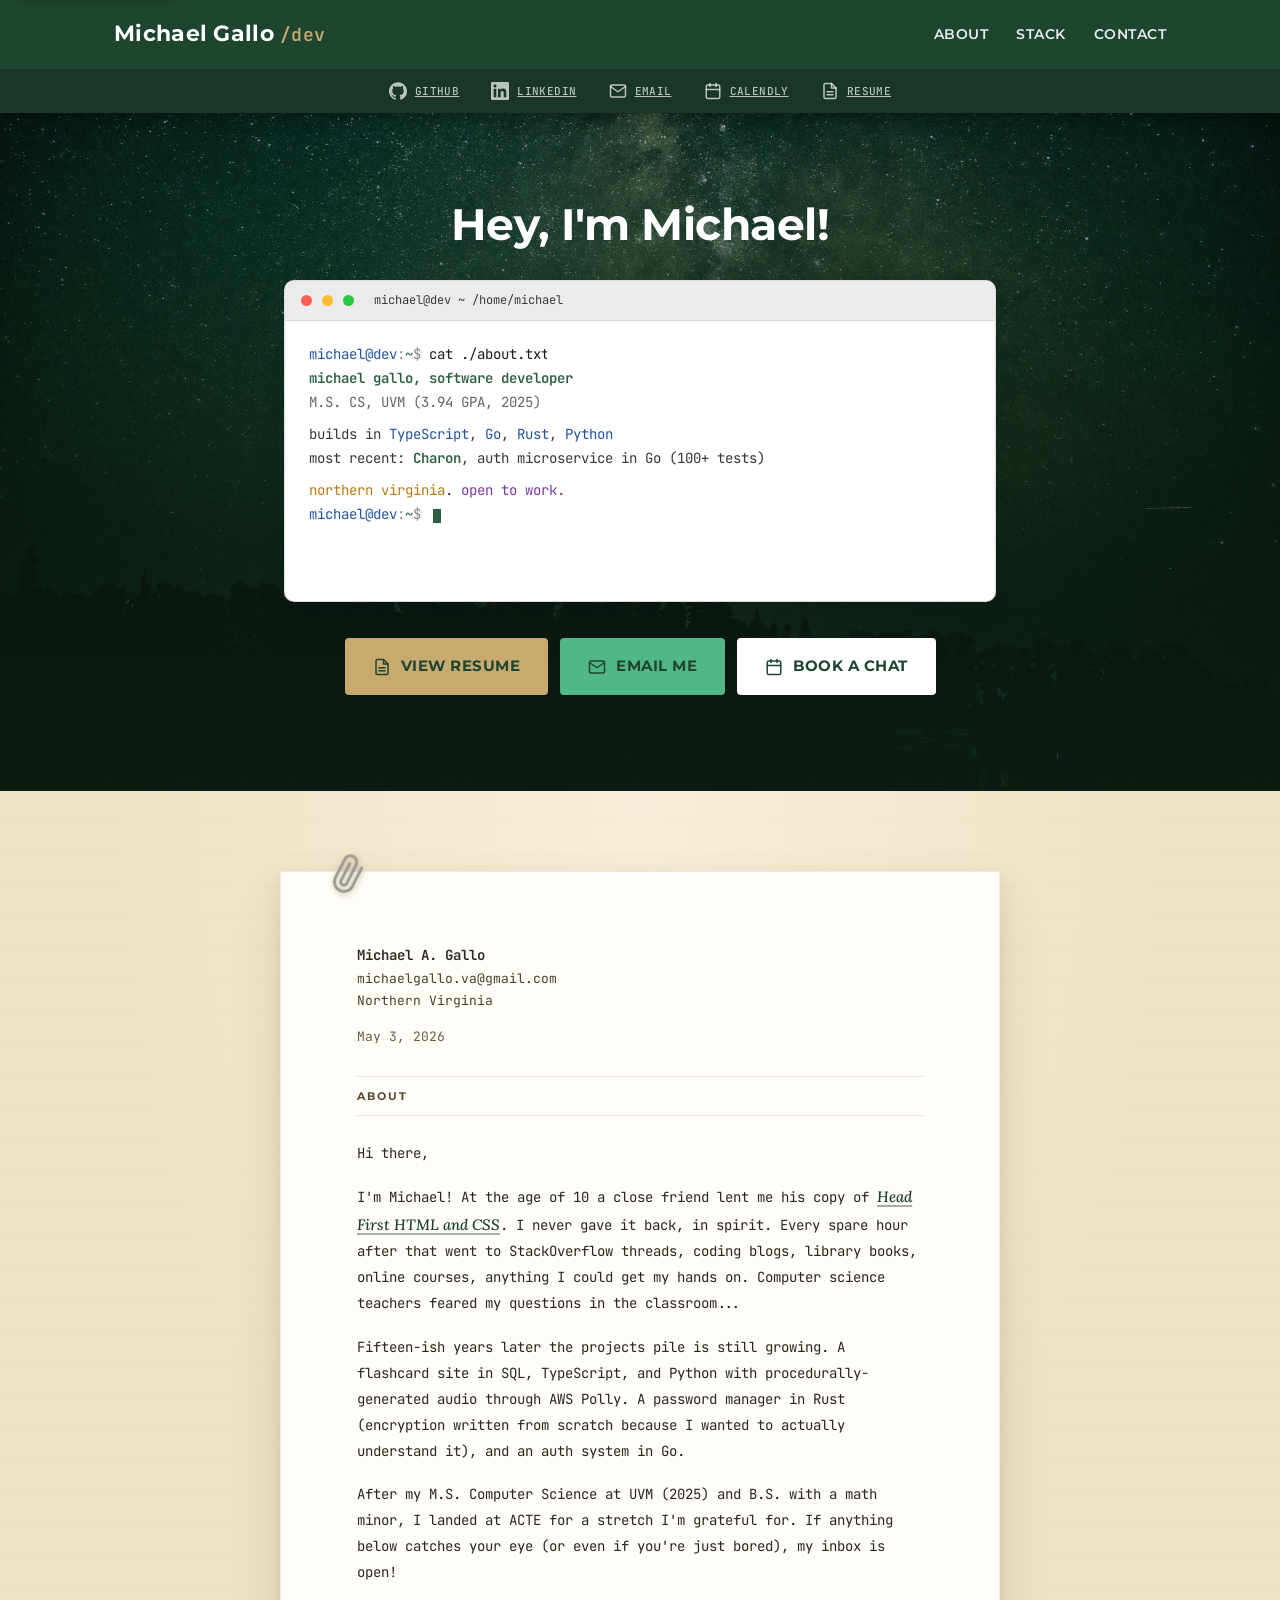
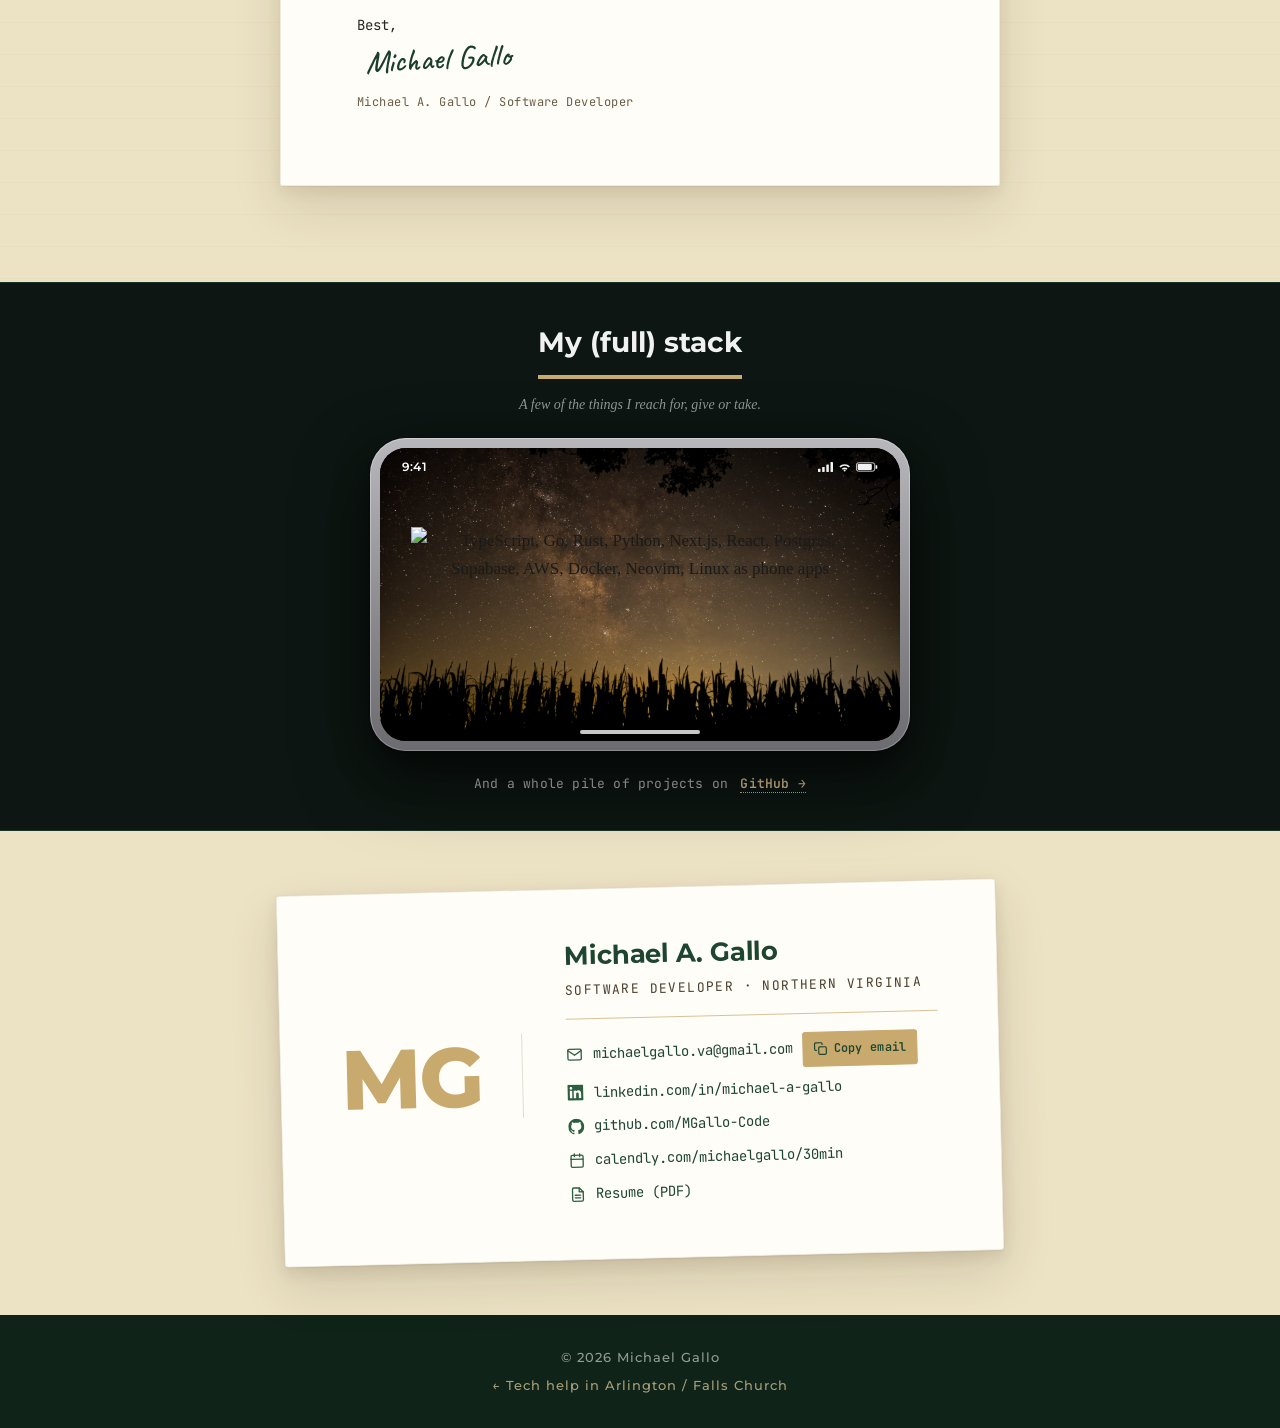
==== commit 7b0ce6f1: "Pass-3 cleanup: drop dead /dev CSS, fix aria-label/text conflicts, scope will-change, expose divider" ====
--- a/dev/index.html
+++ b/dev/index.html
@@ -58,12 +58,12 @@
                 <h1>Hey, I'm Michael!</h1>
 
                 <div class="term-card" aria-label="Animated terminal showing about info">
-                    <div class="term-titlebar">
+                    <div class="term-titlebar" aria-hidden="true">
                         <span class="term-dot"></span><span class="term-dot"></span><span class="term-dot"></span>
                         <span class="term-title">michael@dev ~ /home/michael</span>
                     </div>
                     <div class="term-body">
-                        <span class="term-line tw-prompt-1">
+                        <span class="term-line tw-prompt-1" aria-hidden="true">
                             <span class="term-prompt-user">michael@dev</span><span class="term-prompt-host">:</span><span class="term-prompt-path">~</span><span class="term-prompt-host">$</span>
                             <span class="tw-cmd-wrap"><span class="tw-cmd">cat ./about.txt</span></span>
                         </span>
@@ -76,7 +76,7 @@
                         <span class="tw-out tw-out-6"></span>
                         <span class="tw-out tw-out-7"><span class="tw-loc">northern virginia</span>. <span class="tw-status">open to work.</span></span>
 
-                        <span class="term-line tw-prompt-2">
+                        <span class="term-line tw-prompt-2" aria-hidden="true">
                             <span class="term-prompt-user">michael@dev</span><span class="term-prompt-host">:</span><span class="term-prompt-path">~</span><span class="term-prompt-host">$</span>
                             <span class="tw-cursor"></span>
                         </span>
@@ -130,7 +130,7 @@
         <section id="stack" class="stack-strip" aria-label="Tech stack and link to GitHub">
             <h2 class="stack-strip-heading">My (full) stack</h2>
             <p class="stack-strip-label">A few of the things I reach for, give or take.</p>
-            <div class="phone" role="img" aria-label="Phone home screen displaying tech stack as apps">
+            <div class="phone">
                 <div class="phone-screen">
                     <div class="phone-bg"></div>
                     <div class="phone-overlay"></div>
@@ -143,7 +143,7 @@
                         </span>
                     </div>
                     <div class="phone-apps">
-                        <img src="https://skillicons.dev/icons?i=ts,go,rust,py,nextjs,react,postgres,supabase,aws,docker,neovim,linux&perline=6" alt="TypeScript, Go, Rust, Python, Next.js, React, Postgres, Supabase, AWS, Docker, Neovim, Linux as phone apps" loading="lazy" />
+                        <img src="https://skillicons.dev/icons?i=ts,go,rust,py,nextjs,react,postgres,supabase,aws,docker,neovim,linux&perline=6" alt="TypeScript, Go, Rust, Python, Next.js, React, Postgres, Supabase, AWS, Docker, Neovim, Linux as phone apps" width="460" height="140" loading="lazy" />
                     </div>
                     <div class="phone-home"></div>
                 </div>
@@ -166,7 +166,7 @@
                         <li>
                             <svg class="biz-link-icon stroke" viewBox="0 0 24 24" aria-hidden="true"><path d="M4 4h16a2 2 0 0 1 2 2v12a2 2 0 0 1-2 2H4a2 2 0 0 1-2-2V6a2 2 0 0 1 2-2z"/><polyline points="22,6 12,13 2,6"/></svg>
                             <a href="mailto:michaelgallo.va@gmail.com">michaelgallo.va@gmail.com</a>
-                            <button class="biz-copy-btn copy-btn" data-copy="michaelgallo.va@gmail.com" type="button" aria-label="Copy email address to clipboard" title="Copy email">
+                            <button class="biz-copy-btn copy-btn" data-copy="michaelgallo.va@gmail.com" type="button" title="Copy email">
                                 <svg viewBox="0 0 24 24" fill="none" stroke="currentColor" stroke-width="2" stroke-linecap="round" stroke-linejoin="round" aria-hidden="true"><rect x="9" y="9" width="13" height="13" rx="2" ry="2"/><path d="M5 15H4a2 2 0 0 1-2-2V4a2 2 0 0 1 2-2h9a2 2 0 0 1 2 2v1"/></svg>
                                 <span class="copy-text">Copy email</span>
                             </button>
@@ -209,14 +209,12 @@
                 await navigator.clipboard.writeText(text);
                 if (label) label.textContent = 'Copied!';
                 btn.classList.add('copied');
-                btn.setAttribute('aria-label', 'Email copied to clipboard');
             } catch (err) {
                 if (label) label.textContent = 'Press Cmd+C';
             }
             setTimeout(() => {
                 if (label) label.textContent = original;
                 btn.classList.remove('copied');
-                btn.setAttribute('aria-label', 'Copy email address to clipboard');
             }, 1600);
         });
     });
--- a/dev/styles.css
+++ b/dev/styles.css
@@ -7,7 +7,6 @@
 
 :root {
     --color-bg: #ffffff;
-    --color-bg-alt: #f4f6f3;
     --color-text: #1a1a1a;
     --color-text-light: #4a4a4a;
     --color-text-muted: #6b7670;
@@ -19,7 +18,6 @@
     --color-accent-light: #dfc494;
     --color-card-bg: #e2e7e0;
     --color-border: #d4d9d2;
-    --color-code-bg: #1e2b22;
     --font-body: 'Georgia', 'Times New Roman', serif;
     --font-heading: 'Montserrat', 'Helvetica Neue', Arial, sans-serif;
     --font-mono: 'JetBrains Mono', 'SF Mono', Consolas, monospace;
@@ -45,7 +43,7 @@
     color: var(--color-primary-light);
 }
 
-#projects, #stack, #about, #contact {
+#stack, #about, #contact {
     scroll-margin-top: 72px;
 }
 
@@ -720,238 +718,6 @@
     }
 }
 
-/* Work (merged stack + projects) */
-.work {
-    background-color: #f5efe2;
-    max-width: none;
-    padding: 88px 24px 64px;
-    position: relative;
-    border-top: 1px solid rgba(120, 95, 60, 0.16);
-}
-
-.work-clip {
-    position: absolute;
-    top: -22px;
-    left: 50%;
-    transform: translateX(-50%) rotate(-14deg);
-    width: 38px;
-    height: 48px;
-    color: #9a9a92;
-    filter: drop-shadow(0 2px 3px rgba(60, 45, 20, 0.25));
-    z-index: 5;
-}
-
-.work > * {
-    max-width: 1100px;
-    margin-left: auto;
-    margin-right: auto;
-}
-
-.work-lead {
-    color: var(--color-text-muted);
-    margin-bottom: 24px;
-    font-style: italic;
-}
-
-.stack-icons {
-    display: flex;
-    justify-content: flex-start;
-    margin-bottom: 36px;
-}
-
-.stack-icons img {
-    max-width: 100%;
-    height: auto;
-}
-
-.more-link {
-    display: flex;
-    justify-content: flex-end;
-    margin-top: 36px;
-    padding-right: 12px;
-}
-
-.more-link a {
-    font-family: 'Caveat', 'JetBrains Mono', monospace;
-    font-size: 19px;
-    font-weight: 500;
-    color: #2a2620;
-    text-decoration: none;
-    background: #fff5a3;
-    border: 1px solid rgba(120, 95, 60, 0.15);
-    padding: 14px 22px 16px;
-    max-width: 320px;
-    line-height: 1.25;
-    transform: rotate(-2deg);
-    box-shadow:
-        0 1px 2px rgba(0, 0, 0, 0.05),
-        0 4px 10px rgba(80, 60, 30, 0.14);
-    position: relative;
-    transition: transform 0.2s, box-shadow 0.2s;
-}
-
-.more-link a::before {
-    content: '';
-    position: absolute;
-    top: -8px;
-    left: 50%;
-    transform: translateX(-50%) rotate(2deg);
-    width: 18px;
-    height: 22px;
-    color: #9a9a92;
-    background:
-        linear-gradient(180deg, rgba(154, 154, 146, 0.85) 0%, rgba(154, 154, 146, 0.6) 100%);
-    border-radius: 8px 8px 2px 2px;
-    box-shadow: 0 1px 2px rgba(60, 45, 20, 0.22);
-}
-
-.more-link a::after {
-    content: ' →';
-    color: var(--color-primary-dark);
-    margin-left: 4px;
-    display: inline-block;
-    transition: transform 0.2s;
-}
-
-.more-link a:hover {
-    transform: rotate(-2deg) translateY(-2px);
-    box-shadow:
-        0 1px 2px rgba(0, 0, 0, 0.05),
-        0 8px 18px rgba(80, 60, 30, 0.2);
-}
-
-.more-link a:hover::after {
-    transform: translateX(3px);
-}
-
-.project-card {
-    background-color: #fffdf7;
-    padding: 28px;
-    border-radius: 3px;
-    border: 1px solid rgba(120, 95, 60, 0.14);
-    border-top: 3px solid var(--color-primary-light);
-    color: #2a2620;
-    box-shadow:
-        0 1px 1px rgba(0, 0, 0, 0.03),
-        0 4px 12px rgba(80, 60, 30, 0.08);
-    transition: box-shadow 0.2s, transform 0.15s, border-color 0.2s;
-}
-
-.project-card:hover {
-    box-shadow:
-        0 1px 1px rgba(0, 0, 0, 0.04),
-        0 8px 22px rgba(80, 60, 30, 0.14);
-    transform: translateY(-2px);
-}
-
-.project-card h3 {
-    color: var(--color-primary-dark);
-}
-
-.project-card p {
-    color: var(--color-text-light);
-}
-
-.project-card strong {
-    color: var(--color-primary-dark);
-    font-weight: 600;
-}
-
-.project-featured {
-    background: #fffdf7;
-    border: 1px solid var(--color-accent);
-    border-top: 4px solid var(--color-accent);
-    margin-bottom: 28px;
-    padding: 32px;
-    color: #2a2620;
-    box-shadow:
-        0 1px 1px rgba(0, 0, 0, 0.04),
-        0 6px 18px rgba(80, 60, 30, 0.12);
-}
-
-.project-featured:hover {
-    box-shadow:
-        0 1px 1px rgba(0, 0, 0, 0.05),
-        0 12px 28px rgba(200, 169, 110, 0.2);
-    border-color: var(--color-accent-light);
-    transform: translateY(-2px);
-}
-
-.project-head {
-    display: flex;
-    align-items: center;
-    gap: 14px;
-    margin-bottom: 6px;
-}
-
-.project-head h3 {
-    margin-bottom: 0;
-    font-size: 24px;
-}
-
-.project-tag {
-    font-family: var(--font-mono);
-    font-size: 11px;
-    font-weight: 600;
-    text-transform: uppercase;
-    letter-spacing: 1px;
-    background-color: var(--color-accent);
-    color: var(--color-primary-dark);
-    padding: 3px 10px;
-    border-radius: 3px;
-}
-
-.project-tech {
-    margin-bottom: 12px;
-    font-family: var(--font-mono);
-    font-size: 13px;
-    color: var(--color-text-muted);
-}
-
-.project-tech code {
-    background-color: rgba(120, 95, 60, 0.08);
-    color: var(--color-primary-dark);
-    border: 1px solid rgba(120, 95, 60, 0.14);
-    padding: 1px 8px;
-    border-radius: 3px;
-    margin-right: 4px;
-    font-family: var(--font-mono);
-    font-size: 12px;
-    font-weight: 600;
-}
-
-.project-card p {
-    color: var(--color-text-light);
-    margin-bottom: 12px;
-}
-
-.project-card strong {
-    color: var(--color-primary-dark);
-    font-weight: 600;
-}
-
-.project-link {
-    display: inline-block;
-    margin-top: 8px;
-    font-family: var(--font-heading);
-    font-size: 14px;
-    font-weight: 600;
-    color: var(--color-primary);
-    text-decoration: none;
-    transition: color 0.15s, transform 0.15s;
-}
-
-.project-link:hover {
-    color: var(--color-primary-light);
-    transform: translateX(2px);
-}
-
-.projects-grid {
-    display: grid;
-    grid-template-columns: repeat(auto-fit, minmax(280px, 1fr));
-    gap: 20px;
-}
-
 /* Connect */
 .contact {
     background-color: #ece2c4;
@@ -992,22 +758,10 @@
 }
 
 .stack-strip-label {
-    font-family: var(--font-body);
     font-size: 14px;
     font-style: italic;
     color: rgba(255, 255, 255, 0.55);
     margin-bottom: 22px;
-}
-
-.stack-strip .stack-icons {
-    display: flex;
-    justify-content: center;
-    margin-bottom: 14px;
-}
-
-.stack-strip .stack-icons img {
-    max-width: 100%;
-    height: auto;
 }
 
 /* Phone home screen (landscape) showing stack as apps */
@@ -1360,116 +1114,6 @@
     }
 }
 
-/* Featured email card (above the grid) */
-.contact-featured {
-    display: flex;
-    align-items: center;
-    flex-wrap: wrap;
-    gap: 16px;
-    background-color: rgba(200, 169, 110, 0.08);
-    border: 1px solid var(--color-accent);
-    padding: 22px 26px;
-    border-radius: 6px;
-    margin-bottom: 14px;
-    transition: background-color 0.15s, border-color 0.15s;
-}
-
-.contact-featured:hover {
-    background-color: rgba(200, 169, 110, 0.12);
-    border-color: var(--color-accent-light);
-}
-
-.contact-featured .contact-label {
-    flex-shrink: 0;
-}
-
-.contact-email-value {
-    font-family: var(--font-mono);
-    font-size: 18px;
-    color: #ffffff;
-    text-decoration: none;
-    flex: 1;
-    min-width: 0;
-    white-space: nowrap;
-    overflow: hidden;
-    text-overflow: ellipsis;
-    transition: color 0.15s;
-}
-
-.contact-email-value:hover,
-.contact-email-value:focus-visible {
-    color: var(--color-accent-light);
-}
-
-.contact-grid {
-    display: grid;
-    grid-template-columns: repeat(4, 1fr);
-    gap: 14px;
-}
-
-@media (max-width: 900px) {
-    .contact-grid {
-        grid-template-columns: repeat(2, 1fr);
-    }
-}
-
-@media (max-width: 480px) {
-    .contact-grid {
-        grid-template-columns: 1fr;
-    }
-}
-
-.contact-card {
-    display: flex;
-    flex-direction: column;
-    gap: 4px;
-    background-color: rgba(255, 255, 255, 0.06);
-    border: 1px solid rgba(255, 255, 255, 0.15);
-    padding: 18px 20px;
-    border-radius: 6px;
-    text-decoration: none;
-    color: #ffffff;
-    transition: background-color 0.15s, border-color 0.15s, transform 0.15s;
-}
-
-.contact-icon {
-    width: 22px;
-    height: 22px;
-    color: var(--color-accent-light);
-    display: block;
-    margin-bottom: 6px;
-    transition: color 0.15s;
-}
-
-.contact-card:hover .contact-icon,
-.contact-card:focus-visible .contact-icon {
-    color: var(--color-accent);
-}
-
-.contact-card:hover,
-.contact-card:focus-visible {
-    background-color: rgba(200, 169, 110, 0.12);
-    border-color: var(--color-accent);
-    transform: translateY(-2px);
-    color: #ffffff;
-}
-
-.contact-label {
-    font-family: var(--font-heading);
-    font-size: 11px;
-    font-weight: 700;
-    letter-spacing: 1.2px;
-    text-transform: uppercase;
-    color: var(--color-accent-light);
-}
-
-.contact-value {
-    font-family: var(--font-mono);
-    font-size: 15px;
-    color: #ffffff;
-    word-break: break-all;
-}
-
 /* Footer — matches the main site's dark green / muted-white treatment */
 footer {
     text-align: center;
@@ -1502,8 +1146,7 @@
 
 /* Focus styles */
 a:focus-visible,
-.cta-button:focus-visible,
-.contact-card:focus-visible {
+.cta-button:focus-visible {
     outline: 3px solid var(--color-accent-light);
     outline-offset: 3px;
 }
@@ -1569,10 +1212,6 @@
         padding: 64px 24px 56px;
     }
 
-    .hero-lead {
-        font-size: 17px;
-    }
-
     section {
         padding: 48px 24px;
     }
@@ -1581,10 +1220,6 @@
         padding: 12px 22px;
         font-size: 14px;
     }
-
-    .project-featured {
-        padding: 24px;
-    }
 }
 
 @media (max-width: 480px) {
